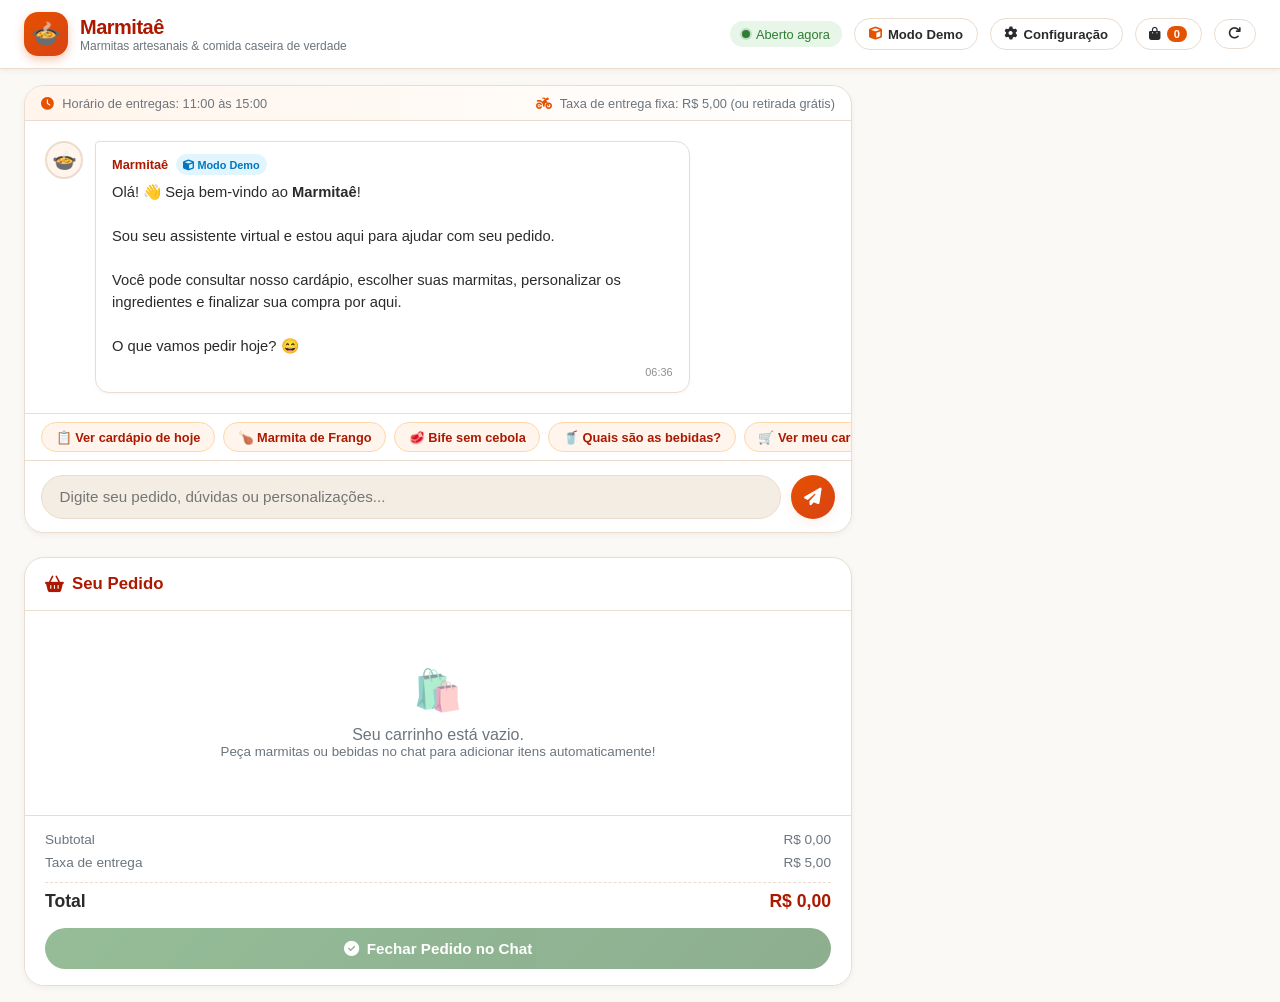
==== index.html @ 359f0540 "feat: implementacao completa do chatbot Marmitae" ====
<!DOCTYPE html>
<html lang="pt-BR">
<head>
  <meta charset="UTF-8">
  <meta name="viewport" content="width=device-width, initial-scale=1.0">
  <title>Marmitaê | Chatbot Inteligente de Marmitas</title>
  
  <!-- Favicon com emoji de marmita -->
  <link rel="icon" href="data:image/svg+xml,<svg xmlns=%22http://www.w3.org/2000/svg%22 viewBox=%220 0 100 100%22><text y=%22.9em%22 font-size=%2290%22>🍲</text></svg>">
  
  <!-- FontAwesome Icons -->
  <link rel="stylesheet" href="https://cdnjs.cloudflare.com/ajax/libs/font-awesome/6.5.1/css/all.min.css">
  
  <!-- Folhas de Estilo -->
  <link rel="stylesheet" href="css/style.css">
  <link rel="stylesheet" href="css/responsive.css">
</head>
<body>

  <!-- CABEÇALHO SUPERIOR -->
  <header class="app-header">
    <div class="header-container">
      <div class="brand">
        <div class="brand-icon">🍲</div>
        <div class="brand-info">
          <h1>Marmitaê</h1>
          <p>Marmitas artesanais & comida caseira de verdade</p>
        </div>
      </div>

      <div class="header-actions">
        <!-- Indicador de Status Aberto / Horário -->
        <div class="status-indicator" title="Seg a Sáb das 11h às 15h">
          <div class="status-dot"></div>
          <span>Aberto agora</span>
        </div>

        <!-- Indicador do Modo de Operação (Demo / Gemini) -->
        <button id="btn-status-modo" class="btn-header" title="Alternar ou configurar modo de IA">
          <i id="icone-modo" class="fa-solid fa-cube text-primary"></i>
          <span id="texto-modo">Modo Demo</span>
        </button>

        <!-- Botão Abrir Modal de Configurações da API -->
        <button id="btn-abrir-config" class="btn-header" title="Configurar Chave da API Gemini">
          <i class="fa-solid fa-gear"></i>
          <span>Configuração</span>
        </button>

        <!-- Botão de Carrinho (Apenas Mobile/Tablet ou atalho) -->
        <button id="btn-toggle-carrinho" class="btn-header" title="Ver Carrinho">
          <i class="fa-solid fa-bag-shopping"></i>
          <span class="cart-toggle-badge" id="badge-qtd-carrinho">0</span>
        </button>

        <!-- Botão Limpar Conversa -->
        <button id="btn-limpar-chat" class="btn-header" title="Reiniciar atendimento">
          <i class="fa-solid fa-arrow-rotate-right"></i>
        </button>
      </div>
    </div>
  </header>

  <!-- LAYOUT PRINCIPAL -->
  <main class="app-main">
    
    <!-- SEÇÃO CENTRAL: CHATBOT CONVERSACIONAL -->
    <section class="chat-section">
      
      <!-- Banner Informativo Superior do Chat -->
      <div class="chat-banner-info">
        <span><i class="fa-solid fa-clock"></i> Horário de entregas: 11:00 às 15:00</span>
        <span><i class="fa-solid fa-motorcycle"></i> Taxa de entrega fixa: R$ 5,00 (ou retirada grátis)</span>
      </div>

      <!-- Container das Mensagens -->
      <div class="messages-container" id="chat-messages">
        <!-- Mensagens inseridas dinamicamente via JavaScript -->
      </div>

      <!-- Indicador de Digitação -->
      <div class="digitando-indicador oculto" id="chat-digitando">
        <div class="pontos-digitando">
          <span></span><span></span><span></span>
        </div>
        <span>Marmitaê está digitando...</span>
      </div>

      <!-- Sugestões Rápidas Clicáveis -->
      <div class="quick-suggestions" id="quick-suggestions">
        <button class="chip-btn" data-msg="Ver cardápio de hoje">📋 Ver cardápio de hoje</button>
        <button class="chip-btn" data-msg="Quero uma marmita de frango grelhado">🍗 Marmita de Frango</button>
        <button class="chip-btn" data-msg="Quero um bife acebolado sem cebola">🥩 Bife sem cebola</button>
        <button class="chip-btn" data-msg="Quais são as bebidas?">🥤 Quais são as bebidas?</button>
        <button class="chip-btn" data-msg="Ver meu carrinho">🛒 Ver meu carrinho</button>
      </div>

      <!-- Formulário de Envio de Mensagem -->
      <div class="chat-input-area">
        <form id="chat-form" class="chat-form" autocomplete="off">
          <input 
            type="text" 
            id="chat-input" 
            class="chat-input" 
            placeholder="Digite seu pedido, dúvidas ou personalizações..." 
            maxlength="400"
            required
          />
          <button type="submit" class="btn-send" id="btn-enviar" title="Enviar mensagem">
            <i class="fa-solid fa-paper-plane"></i>
          </button>
        </form>
      </div>
    </section>

    <!-- BACKDROP MOBILE PARA FECHAR O DRAWER DO CARRINHO -->
    <div class="side-panel-backdrop" id="cart-backdrop"></div>

    <!-- PAINEL LATERAL: CARRINHO DE COMPRAS SINCRONIZADO -->
    <aside class="side-panel" id="side-panel-carrinho">
      <div class="cart-card">
        
        <!-- Cabeçalho do Carrinho -->
        <div class="cart-header">
          <div class="cart-title">
            <i class="fa-solid fa-basket-shopping text-primary"></i>
            <span>Seu Pedido</span>
          </div>
          <button class="btn-close-modal btn-close-cart-mobile" id="btn-fechar-carrinho-mobile" style="display:none;">
            <i class="fa-solid fa-xmark"></i>
          </button>
        </div>

        <!-- Lista de Itens do Carrinho -->
        <div class="cart-items-list" id="cart-items-list">
          <!-- Renderizado via cart.js / app.js -->
        </div>

        <!-- Rodapé do Carrinho com Subtotal, Frete e Botão de Ação -->
        <div class="cart-footer">
          <div class="summary-row">
            <span>Subtotal</span>
            <span id="cart-subtotal">R$ 0,00</span>
          </div>
          <div class="summary-row">
            <span id="cart-label-entrega">Taxa de entrega</span>
            <span id="cart-taxa-entrega">R$ 5,00</span>
          </div>
          <div class="summary-row summary-total">
            <span>Total</span>
            <span class="total-valor" id="cart-total">R$ 0,00</span>
          </div>

          <button id="btn-finalizar-pedido" class="cart-btn-checkout">
            <i class="fa-solid fa-circle-check"></i>
            <span>Fechar Pedido no Chat</span>
          </button>
        </div>

      </div>
    </aside>

  </main>

  <!-- MODAL DE CONFIGURAÇÃO DE CHAVE DE API GEMINI -->
  <div class="modal-overlay oculto" id="modal-config">
    <div class="modal-card">
      <div class="modal-header">
        <h3><i class="fa-solid fa-key text-primary"></i> Configuração da API Gemini</h3>
        <button class="btn-close-modal" id="btn-fechar-modal-config">&times;</button>
      </div>
      
      <div class="modal-body">
        <div class="info-box">
          <i class="fa-solid fa-shield-halved"></i>
          <strong>Privacidade e Segurança:</strong> Como esta aplicação roda exclusivamente no seu navegador (client-side), sua chave é salva apenas na memória temporária da sessão (<code>sessionStorage</code>) e nunca é enviada a nenhum servidor além da API oficial do Google Gemini.
        </div>

        <div class="form-group">
          <label for="input-api-key">Chave de API do Google Gemini (AI Studio):</label>
          <input 
            type="password" 
            id="input-api-key" 
            class="input-text" 
            placeholder="AIzaSy..." 
          />
          <small class="text-muted">Obtenha gratuitamente em <a href="https://aistudio.google.com/" target="_blank" rel="noopener">Google AI Studio</a>.</small>
        </div>

        <div class="form-group">
          <label>Modo de Operação Selecionado:</label>
          <div style="display:flex; gap: 1rem; align-items:center; margin-top:0.25rem;">
            <label style="cursor:pointer; display:flex; align-items:center; gap:0.4rem;">
              <input type="radio" name="modo_operacao" value="demo" id="radio-demo" checked>
              Modo Demonstração (Sem chave)
            </label>
            <label style="cursor:pointer; display:flex; align-items:center; gap:0.4rem;">
              <input type="radio" name="modo_operacao" value="llm" id="radio-llm">
              Modo IA Gemini (Com chave)
            </label>
          </div>
        </div>
      </div>

      <div class="modal-footer">
        <button type="button" class="btn-danger" id="btn-limpar-chave">Limpar Chave</button>
        <button type="button" class="btn-secondary" id="btn-cancelar-modal">Cancelar</button>
        <button type="button" class="btn-primary" id="btn-salvar-chave">Salvar Configuração</button>
      </div>
    </div>
  </div>

  <!-- SCRIPT PRINCIPAL ES6 MODULE -->
  <script type="module" src="js/app.js"></script>
</body>
</html>
---- css/style.css ----
:root {
  --primary: #e65100;
  --primary-light: #ff833a;
  --primary-dark: #ac1900;
  --primary-bg: #fff5ec;
  
  --secondary: #d84315;
  --accent: #2e7d32;
  
  --bg-main: #fbf9f6;
  --bg-surface: #ffffff;
  --bg-subtle: #f4ede4;
  
  --text-main: #2b2b2b;
  --text-muted: #6c757d;
  --text-light: #8e8e8e;
  
  --border-color: #ebdcd0;
  --border-focus: #e65100;
  
  --shadow-sm: 0 2px 6px rgba(0, 0, 0, 0.05);
  --shadow-md: 0 4px 14px rgba(230, 81, 0, 0.08);
  --shadow-lg: 0 10px 30px rgba(0, 0, 0, 0.1);

  --radius-sm: 8px;
  --radius-md: 14px;
  --radius-lg: 20px;
  --radius-pill: 9999px;
  
  --font-family: -apple-system, BlinkMacSystemFont, "Segoe UI", Roboto, Helvetica, Arial, sans-serif;
  --transition: all 0.2s ease-in-out;
}

* {
  margin: 0;
  padding: 0;
  box-sizing: border-box;
}

body {
  font-family: var(--font-family);
  background-color: var(--bg-main);
  color: var(--text-main);
  min-height: 100vh;
  display: flex;
  flex-direction: column;
  overflow-x: hidden;
}

/* ==================== CABEÇALHO ==================== */
.app-header {
  background: var(--bg-surface);
  border-bottom: 1px solid var(--border-color);
  padding: 0.75rem 1.5rem;
  box-shadow: var(--shadow-sm);
  position: sticky;
  top: 0;
  z-index: 100;
}

.header-container {
  max-width: 1400px;
  margin: 0 auto;
  display: flex;
  align-items: center;
  justify-content: space-between;
}

.brand {
  display: flex;
  align-items: center;
  gap: 0.75rem;
}

.brand-icon {
  width: 44px;
  height: 44px;
  background: linear-gradient(135deg, var(--primary), var(--secondary));
  color: #fff;
  border-radius: var(--radius-md);
  display: flex;
  align-items: center;
  justify-content: center;
  font-size: 1.5rem;
  box-shadow: 0 4px 10px rgba(230, 81, 0, 0.3);
}

.brand-info h1 {
  font-size: 1.25rem;
  font-weight: 800;
  color: var(--primary-dark);
  letter-spacing: -0.5px;
}

.brand-info p {
  font-size: 0.75rem;
  color: var(--text-muted);
}

.header-actions {
  display: flex;
  align-items: center;
  gap: 0.75rem;
}

.status-indicator {
  display: flex;
  align-items: center;
  gap: 0.4rem;
  font-size: 0.8rem;
  font-weight: 500;
  padding: 0.35rem 0.75rem;
  border-radius: var(--radius-pill);
  background: #e8f5e9;
  color: #2e7d32;
}

.status-dot {
  width: 8px;
  height: 8px;
  border-radius: 50%;
  background: #2e7d32;
  box-shadow: 0 0 0 2px rgba(46, 125, 50, 0.2);
}

.btn-header {
  background: var(--bg-surface);
  border: 1px solid var(--border-color);
  padding: 0.45rem 0.85rem;
  border-radius: var(--radius-pill);
  font-size: 0.82rem;
  font-weight: 600;
  color: var(--text-main);
  cursor: pointer;
  display: flex;
  align-items: center;
  gap: 0.4rem;
  transition: var(--transition);
}

.btn-header:hover {
  background: var(--bg-subtle);
  border-color: var(--primary-light);
}

.cart-toggle-badge {
  background: var(--primary);
  color: #fff;
  font-size: 0.7rem;
  padding: 0.1rem 0.45rem;
  border-radius: var(--radius-pill);
}

/* ==================== LAYOUT PRINCIPAL ==================== */
.app-main {
  flex: 1;
  max-width: 1400px;
  width: 100%;
  margin: 0 auto;
  padding: 1rem 1.5rem;
  display: grid;
  grid-template-columns: 1fr 380px;
  gap: 1.5rem;
  height: calc(100vh - 70px);
}

/* ==================== ÁREA DO CHAT ==================== */
.chat-section {
  background: var(--bg-surface);
  border-radius: var(--radius-lg);
  border: 1px solid var(--border-color);
  display: flex;
  flex-direction: column;
  overflow: hidden;
  box-shadow: var(--shadow-sm);
}

.chat-banner-info {
  background: linear-gradient(to right, var(--primary-bg), #fff);
  padding: 0.6rem 1rem;
  border-bottom: 1px solid var(--border-color);
  display: flex;
  justify-content: space-between;
  align-items: center;
  font-size: 0.8rem;
  color: var(--text-muted);
}

.chat-banner-info span i {
  color: var(--primary);
  margin-right: 0.3rem;
}

.messages-container {
  flex: 1;
  overflow-y: auto;
  padding: 1.25rem;
  display: flex;
  flex-direction: column;
  gap: 1rem;
  scroll-behavior: smooth;
}

/* Balões de Mensagens */
.mensagem {
  display: flex;
  gap: 0.75rem;
  max-width: 82%;
  animation: fadeIn 0.25s ease-out;
}

@keyframes fadeIn {
  from { opacity: 0; transform: translateY(6px); }
  to { opacity: 1; transform: translateY(0); }
}

.mensagem-usuario {
  align-self: flex-end;
  flex-direction: row-reverse;
}

.mensagem-bot {
  align-self: flex-start;
}

.mensagem-avatar .avatar-circulo {
  width: 38px;
  height: 38px;
  border-radius: 50%;
  background: var(--primary-bg);
  border: 2px solid var(--border-color);
  display: flex;
  align-items: center;
  justify-content: center;
  font-size: 1.25rem;
}

.mensagem-conteudo {
  background: var(--bg-subtle);
  padding: 0.75rem 1rem;
  border-radius: var(--radius-md);
  position: relative;
  font-size: 0.92rem;
  line-height: 1.5;
  box-shadow: 0 1px 3px rgba(0, 0, 0, 0.04);
}

.mensagem-bot .mensagem-conteudo {
  background: #ffffff;
  border: 1px solid var(--border-color);
  border-top-left-radius: 4px;
}

.mensagem-usuario .mensagem-conteudo {
  background: linear-gradient(135deg, var(--primary), var(--secondary));
  color: #ffffff;
  border-top-right-radius: 4px;
}

.mensagem-cabecalho {
  display: flex;
  align-items: center;
  gap: 0.5rem;
  margin-bottom: 0.35rem;
}

.mensagem-autor {
  font-weight: 700;
  font-size: 0.8rem;
  color: var(--primary-dark);
}

.badge-modo {
  font-size: 0.68rem;
  padding: 0.15rem 0.45rem;
  border-radius: var(--radius-pill);
  font-weight: 600;
}

.badge-ia {
  background: #ede7f6;
  color: #5e35b1;
}

.badge-demo {
  background: #e1f5fe;
  color: #0277bd;
}

.badge-guardrail {
  background: #ffebee;
  color: #c62828;
}

.mensagem-hora {
  display: block;
  font-size: 0.68rem;
  color: var(--text-light);
  margin-top: 0.4rem;
  text-align: right;
}

.mensagem-usuario .mensagem-hora {
  color: rgba(255, 255, 255, 0.8);
}

/* Indicador de Digitando */
.digitando-indicador {
  display: flex;
  align-items: center;
  gap: 0.4rem;
  padding: 0.5rem 1rem;
  margin: 0 1.25rem;
  background: #fff;
  border: 1px solid var(--border-color);
  border-radius: var(--radius-pill);
  width: fit-content;
  font-size: 0.8rem;
  color: var(--text-muted);
}

.digitando-indicador.oculto {
  display: none;
}

.pontos-digitando {
  display: flex;
  gap: 3px;
}

.pontos-digitando span {
  width: 6px;
  height: 6px;
  background: var(--primary);
  border-radius: 50%;
  animation: pulo 1.2s infinite ease-in-out;
}

.pontos-digitando span:nth-child(2) { animation-delay: 0.2s; }
.pontos-digitando span:nth-child(3) { animation-delay: 0.4s; }

@keyframes pulo {
  0%, 80%, 100% { transform: translateY(0); }
  40% { transform: translateY(-5px); }
}

/* Sugestões Rápidas */
.quick-suggestions {
  padding: 0.5rem 1rem;
  display: flex;
  gap: 0.5rem;
  overflow-x: auto;
  border-top: 1px solid var(--border-color);
  background: var(--bg-surface);
}

.chip-btn {
  white-space: nowrap;
  background: var(--primary-bg);
  color: var(--primary-dark);
  border: 1px solid #fed7aa;
  padding: 0.4rem 0.85rem;
  border-radius: var(--radius-pill);
  font-size: 0.8rem;
  font-weight: 600;
  cursor: pointer;
  transition: var(--transition);
}

.chip-btn:hover {
  background: var(--primary);
  color: #fff;
  border-color: var(--primary);
}

/* Formulário de Input */
.chat-input-area {
  padding: 0.85rem 1rem;
  background: var(--bg-surface);
  border-top: 1px solid var(--border-color);
}

.chat-form {
  display: flex;
  gap: 0.6rem;
}

.chat-input {
  flex: 1;
  padding: 0.75rem 1.1rem;
  border: 1px solid var(--border-color);
  border-radius: var(--radius-pill);
  font-size: 0.95rem;
  outline: none;
  transition: var(--transition);
  background: var(--bg-subtle);
}

.chat-input:focus {
  background: #ffffff;
  border-color: var(--border-focus);
  box-shadow: 0 0 0 3px rgba(230, 81, 0, 0.12);
}

.btn-send {
  background: linear-gradient(135deg, var(--primary), var(--secondary));
  color: #ffffff;
  border: none;
  width: 44px;
  height: 44px;
  border-radius: 50%;
  cursor: pointer;
  display: flex;
  align-items: center;
  justify-content: center;
  font-size: 1.1rem;
  transition: var(--transition);
  box-shadow: var(--shadow-md);
}

.btn-send:hover {
  transform: scale(1.05);
  box-shadow: 0 6px 16px rgba(230, 81, 0, 0.25);
}

/* ==================== PAINEL LATERAL (CARRINHO) ==================== */
.side-panel {
  display: flex;
  flex-direction: column;
  gap: 1rem;
}

.cart-card {
  background: var(--bg-surface);
  border-radius: var(--radius-lg);
  border: 1px solid var(--border-color);
  box-shadow: var(--shadow-sm);
  display: flex;
  flex-direction: column;
  height: 100%;
  overflow: hidden;
}

.cart-header {
  padding: 1rem 1.25rem;
  border-bottom: 1px solid var(--border-color);
  display: flex;
  align-items: center;
  justify-content: space-between;
}

.cart-title {
  display: flex;
  align-items: center;
  gap: 0.5rem;
  font-size: 1.05rem;
  font-weight: 700;
  color: var(--primary-dark);
}

.cart-items-list {
  flex: 1;
  overflow-y: auto;
  padding: 1rem;
  display: flex;
  flex-direction: column;
  gap: 0.75rem;
}

.cart-empty {
  display: flex;
  flex-direction: column;
  align-items: center;
  justify-content: center;
  padding: 2.5rem 1rem;
  text-align: center;
  color: var(--text-muted);
}

.cart-empty-icon {
  font-size: 2.5rem;
  margin-bottom: 0.75rem;
  opacity: 0.5;
}

/* Item individual no carrinho */
.cart-item {
  background: var(--bg-main);
  border: 1px solid var(--border-color);
  border-radius: var(--radius-md);
  padding: 0.75rem;
  display: flex;
  flex-direction: column;
  gap: 0.4rem;
  transition: var(--transition);
}

.cart-item:hover {
  border-color: #ffd8b8;
}

.cart-item-top {
  display: flex;
  justify-content: space-between;
  align-items: flex-start;
}

.cart-item-name {
  font-weight: 700;
  font-size: 0.9rem;
  color: var(--text-main);
}

.cart-item-price {
  font-weight: 700;
  font-size: 0.9rem;
  color: var(--primary);
}

.cart-item-customizations {
  font-size: 0.78rem;
  color: var(--text-muted);
  background: #fff;
  padding: 0.3rem 0.5rem;
  border-radius: 6px;
  border-left: 3px solid var(--primary);
}

.cart-item-bottom {
  display: flex;
  align-items: center;
  justify-content: space-between;
  margin-top: 0.2rem;
}

.cart-qty-control {
  display: flex;
  align-items: center;
  gap: 0.4rem;
}

.btn-qty {
  width: 24px;
  height: 24px;
  border: 1px solid var(--border-color);
  background: #ffffff;
  border-radius: 4px;
  cursor: pointer;
  display: flex;
  align-items: center;
  justify-content: center;
  font-size: 0.75rem;
}

.btn-qty:hover {
  background: var(--primary-bg);
  border-color: var(--primary);
}

.qty-number {
  font-size: 0.85rem;
  font-weight: 600;
  min-width: 18px;
  text-align: center;
}

.btn-remove-item {
  background: none;
  border: none;
  color: #e53935;
  cursor: pointer;
  font-size: 0.8rem;
  padding: 0.2rem;
  border-radius: 4px;
}

.btn-remove-item:hover {
  text-decoration: underline;
}

/* Rodapé do Carrinho com Totais */
.cart-footer {
  padding: 1rem 1.25rem;
  border-top: 1px solid var(--border-color);
  background: #ffffff;
  display: flex;
  flex-direction: column;
  gap: 0.5rem;
}

.summary-row {
  display: flex;
  justify-content: space-between;
  font-size: 0.85rem;
  color: var(--text-muted);
}

.summary-total {
  font-size: 1.1rem;
  font-weight: 800;
  color: var(--text-main);
  border-top: 1px dashed var(--border-color);
  padding-top: 0.5rem;
  margin-top: 0.25rem;
}

.summary-total .total-valor {
  color: var(--primary-dark);
}

.cart-btn-checkout {
  margin-top: 0.5rem;
  background: linear-gradient(135deg, #2e7d32, #1b5e20);
  color: #fff;
  border: none;
  padding: 0.75rem;
  border-radius: var(--radius-pill);
  font-weight: 700;
  font-size: 0.95rem;
  cursor: pointer;
  display: flex;
  align-items: center;
  justify-content: center;
  gap: 0.5rem;
  transition: var(--transition);
}

.cart-btn-checkout:hover {
  background: #1b5e20;
  box-shadow: 0 4px 12px rgba(46, 125, 50, 0.25);
}

/* ==================== MODAL DE CONFIGURAÇÃO ==================== */
.modal-overlay {
  position: fixed;
  top: 0;
  left: 0;
  right: 0;
  bottom: 0;
  background: rgba(0, 0, 0, 0.5);
  display: flex;
  align-items: center;
  justify-content: center;
  z-index: 1000;
  padding: 1rem;
  backdrop-filter: blur(3px);
}

.modal-overlay.oculto {
  display: none;
}

.modal-card {
  background: #ffffff;
  border-radius: var(--radius-lg);
  max-width: 520px;
  width: 100%;
  box-shadow: var(--shadow-lg);
  overflow: hidden;
  animation: scaleUp 0.2s ease-out;
}

@keyframes scaleUp {
  from { transform: scale(0.95); opacity: 0; }
  to { transform: scale(1); opacity: 1; }
}

.modal-header {
  padding: 1.25rem 1.5rem;
  border-bottom: 1px solid var(--border-color);
  display: flex;
  align-items: center;
  justify-content: space-between;
}

.modal-header h3 {
  font-size: 1.15rem;
  color: var(--text-main);
  display: flex;
  align-items: center;
  gap: 0.5rem;
}

.btn-close-modal {
  background: none;
  border: none;
  font-size: 1.25rem;
  cursor: pointer;
  color: var(--text-muted);
}

.modal-body {
  padding: 1.5rem;
  display: flex;
  flex-direction: column;
  gap: 1.2rem;
  font-size: 0.9rem;
  line-height: 1.5;
}

.info-box {
  background: #e8f4fd;
  border-left: 4px solid #0288d1;
  padding: 0.75rem 1rem;
  border-radius: 4px;
  font-size: 0.85rem;
  color: #01579b;
}

.form-group {
  display: flex;
  flex-direction: column;
  gap: 0.4rem;
}

.form-group label {
  font-weight: 600;
  font-size: 0.85rem;
}

.input-text {
  padding: 0.65rem 0.85rem;
  border: 1px solid var(--border-color);
  border-radius: var(--radius-sm);
  font-size: 0.9rem;
  outline: none;
}

.input-text:focus {
  border-color: var(--primary);
}

.modal-footer {
  padding: 1rem 1.5rem;
  border-top: 1px solid var(--border-color);
  background: var(--bg-main);
  display: flex;
  justify-content: flex-end;
  gap: 0.75rem;
}

.btn-primary {
  background: var(--primary);
  color: #fff;
  border: none;
  padding: 0.55rem 1.2rem;
  border-radius: var(--radius-pill);
  font-weight: 600;
  cursor: pointer;
}

.btn-secondary {
  background: #fff;
  border: 1px solid var(--border-color);
  padding: 0.55rem 1.2rem;
  border-radius: var(--radius-pill);
  font-weight: 600;
  cursor: pointer;
}

.btn-danger {
  background: #ffebee;
  color: #c62828;
  border: 1px solid #ffcdd2;
  padding: 0.55rem 1.2rem;
  border-radius: var(--radius-pill);
  font-weight: 600;
  cursor: pointer;
}
---- css/responsive.css ----
/* Marmitaê - Responsividade para Mobile e Tablets */

@media (max-width: 992px) {
  .app-main {
    grid-template-columns: 1fr;
    height: auto;
    padding: 0.75rem;
    gap: 1rem;
  }

  .chat-section {
    height: calc(100vh - 130px);
  }

  /* Painel lateral vira Drawer / Modal deslizante no Mobile */
  .side-panel {
    position: fixed;
    top: 0;
    right: -100%;
    bottom: 0;
    width: 320px;
    max-width: 85vw;
    background: #ffffff;
    z-index: 1050;
    box-shadow: -5px 0 25px rgba(0, 0, 0, 0.2);
    transition: right 0.3s cubic-bezier(0.4, 0, 0.2, 1);
  }

  .side-panel.aberto {
    right: 0;
  }

  .side-panel-backdrop {
    position: fixed;
    top: 0;
    left: 0;
    right: 0;
    bottom: 0;
    background: rgba(0, 0, 0, 0.4);
    z-index: 1040;
    display: none;
  }

  .side-panel-backdrop.visivel {
    display: block;
  }

  .btn-close-cart-mobile {
    display: block !important;
  }
}

@media (min-width: 993px) {
  .btn-close-cart-mobile {
    display: none !important;
  }
}

@media (max-width: 576px) {
  .app-header {
    padding: 0.6rem 0.75rem;
  }

  .brand-icon {
    width: 36px;
    height: 36px;
    font-size: 1.25rem;
  }

  .brand-info h1 {
    font-size: 1.1rem;
  }

  .brand-info p {
    display: none;
  }

  .status-indicator span {
    display: none;
  }

  .btn-header span {
    display: none;
  }

  .btn-header {
    padding: 0.45rem 0.6rem;
  }

  .mensagem {
    max-width: 92%;
  }

  .quick-suggestions {
    padding: 0.4rem 0.6rem;
  }

  .chip-btn {
    font-size: 0.75rem;
    padding: 0.35rem 0.65rem;
  }

  .chat-input-area {
    padding: 0.6rem;
  }

  .chat-input {
    font-size: 0.88rem;
    padding: 0.65rem 0.9rem;
  }
}
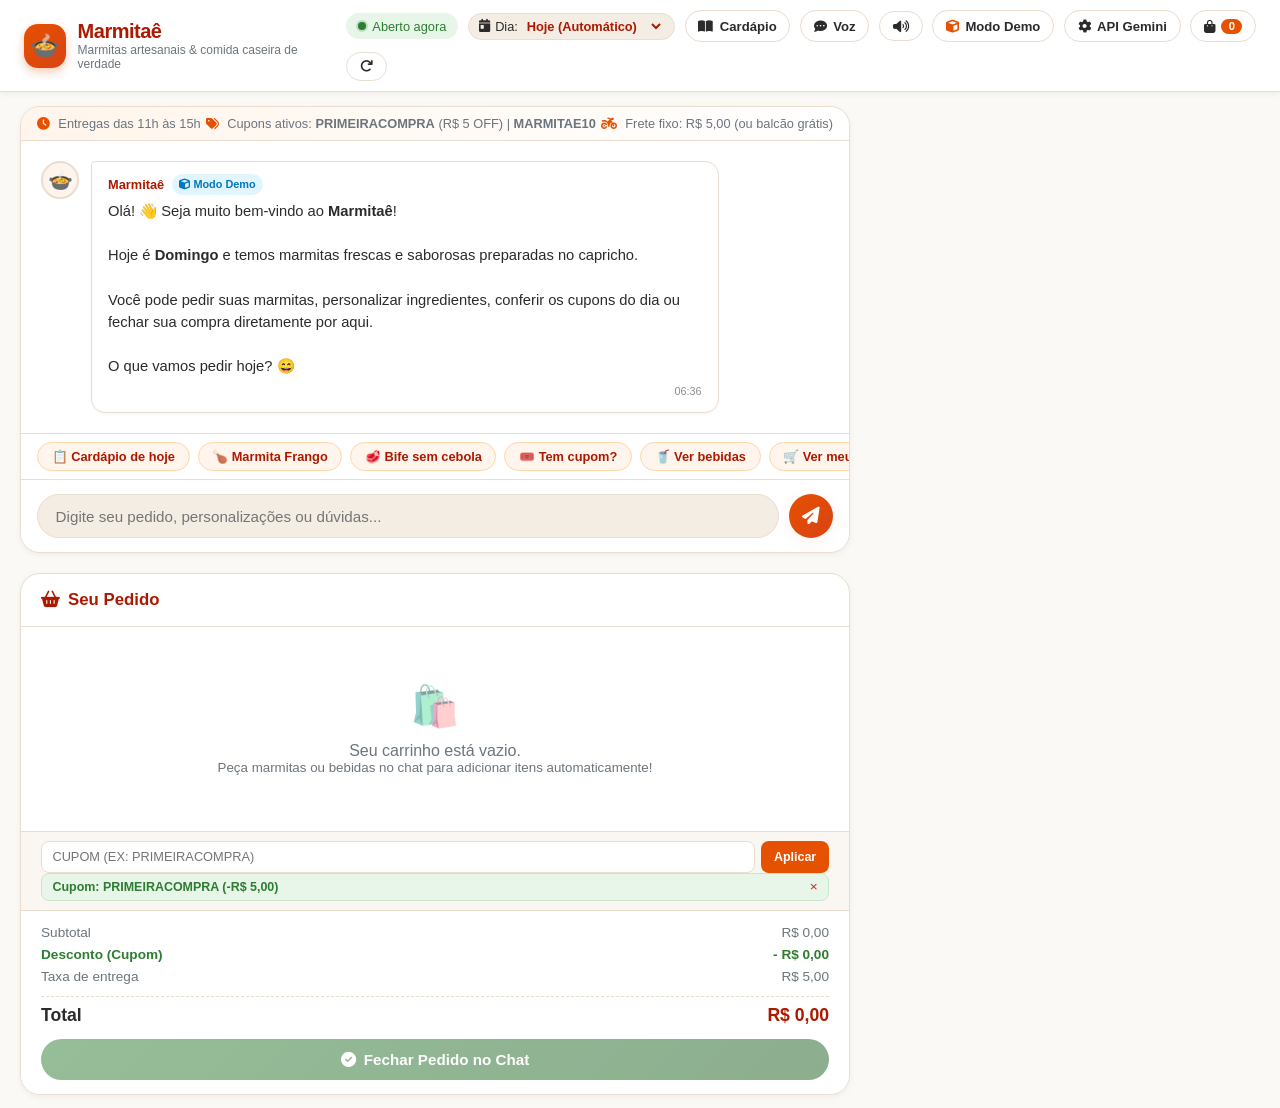
==== commit b2fd60ec: "feat: guardrails avancados contra fuga de escopo, cupons, simulador de dia, voz e tracker de pedido" ====
--- a/index.html
+++ b/index.html
@@ -35,6 +35,39 @@
           <span>Aberto agora</span>
         </div>
 
+        <!-- Simulador de Dia da Semana (Útil para testes e auditoria de disponibilidade) -->
+        <div class="dia-simulador-container" title="Simular dia da semana para testar cardápio diário">
+          <i class="fa-solid fa-calendar-day text-primary"></i>
+          <label for="select-dia-simulado">Dia:</label>
+          <select id="select-dia-simulado" class="dia-simulador-select">
+            <option value="auto">Hoje (Automático)</option>
+            <option value="segunda">Segunda-feira</option>
+            <option value="terca">Terça-feira</option>
+            <option value="quarta">Quarta-feira</option>
+            <option value="quinta">Quinta-feira</option>
+            <option value="sexta">Sexta-feira</option>
+            <option value="sabado">Sábado</option>
+            <option value="domingo">Domingo (Fechado)</option>
+          </select>
+        </div>
+
+        <!-- Botão Catálogo Completo do Cardápio -->
+        <button id="btn-ver-cardapio-modal" class="btn-header" title="Ver cardápio completo ilustrado">
+          <i class="fa-solid fa-book-open"></i>
+          <span>Cardápio</span>
+        </button>
+
+        <!-- Botão Leitura em Voz Alta (Text-to-Speech) -->
+        <button id="btn-toggle-voz" class="btn-header" title="Ativar/Desativar leitura de voz (Text-to-Speech)">
+          <i id="icone-voz" class="fa-solid fa-comment-dots"></i>
+          <span>Voz</span>
+        </button>
+
+        <!-- Botão de Efeitos Sonoros On/Off -->
+        <button id="btn-toggle-som" class="btn-header" title="Alternar efeitos sonoros">
+          <i id="icone-som" class="fa-solid fa-volume-high"></i>
+        </button>
+
         <!-- Indicador do Modo de Operação (Demo / Gemini) -->
         <button id="btn-status-modo" class="btn-header" title="Alternar ou configurar modo de IA">
           <i id="icone-modo" class="fa-solid fa-cube text-primary"></i>
@@ -44,10 +77,10 @@
         <!-- Botão Abrir Modal de Configurações da API -->
         <button id="btn-abrir-config" class="btn-header" title="Configurar Chave da API Gemini">
           <i class="fa-solid fa-gear"></i>
-          <span>Configuração</span>
-        </button>
-
-        <!-- Botão de Carrinho (Apenas Mobile/Tablet ou atalho) -->
+          <span>API Gemini</span>
+        </button>
+
+        <!-- Botão de Carrinho (Mobile/Tablet ou atalho rápido) -->
         <button id="btn-toggle-carrinho" class="btn-header" title="Ver Carrinho">
           <i class="fa-solid fa-bag-shopping"></i>
           <span class="cart-toggle-badge" id="badge-qtd-carrinho">0</span>
@@ -69,8 +102,9 @@
       
       <!-- Banner Informativo Superior do Chat -->
       <div class="chat-banner-info">
-        <span><i class="fa-solid fa-clock"></i> Horário de entregas: 11:00 às 15:00</span>
-        <span><i class="fa-solid fa-motorcycle"></i> Taxa de entrega fixa: R$ 5,00 (ou retirada grátis)</span>
+        <span><i class="fa-solid fa-clock"></i> Entregas das 11h às 15h</span>
+        <span><i class="fa-solid fa-tags"></i> Cupons ativos: <strong>PRIMEIRACOMPRA</strong> (R$ 5 OFF) | <strong>MARMITAE10</strong></span>
+        <span><i class="fa-solid fa-motorcycle"></i> Frete fixo: R$ 5,00 (ou balcão grátis)</span>
       </div>
 
       <!-- Container das Mensagens -->
@@ -88,10 +122,11 @@
 
       <!-- Sugestões Rápidas Clicáveis -->
       <div class="quick-suggestions" id="quick-suggestions">
-        <button class="chip-btn" data-msg="Ver cardápio de hoje">📋 Ver cardápio de hoje</button>
-        <button class="chip-btn" data-msg="Quero uma marmita de frango grelhado">🍗 Marmita de Frango</button>
+        <button class="chip-btn" data-msg="Ver cardápio de hoje">📋 Cardápio de hoje</button>
+        <button class="chip-btn" data-msg="Quero uma marmita de frango grelhado">🍗 Marmita Frango</button>
         <button class="chip-btn" data-msg="Quero um bife acebolado sem cebola">🥩 Bife sem cebola</button>
-        <button class="chip-btn" data-msg="Quais são as bebidas?">🥤 Quais são as bebidas?</button>
+        <button class="chip-btn" data-msg="Tem algum cupom de desconto?">🎟️ Tem cupom?</button>
+        <button class="chip-btn" data-msg="Quais são as bebidas?">🥤 Ver bebidas</button>
         <button class="chip-btn" data-msg="Ver meu carrinho">🛒 Ver meu carrinho</button>
       </div>
 
@@ -102,7 +137,7 @@
             type="text" 
             id="chat-input" 
             class="chat-input" 
-            placeholder="Digite seu pedido, dúvidas ou personalizações..." 
+            placeholder="Digite seu pedido, personalizações ou dúvidas..." 
             maxlength="400"
             required
           />
@@ -136,11 +171,27 @@
           <!-- Renderizado via cart.js / app.js -->
         </div>
 
-        <!-- Rodapé do Carrinho com Subtotal, Frete e Botão de Ação -->
+        <!-- Área de Inserção de Cupom -->
+        <div class="cart-coupon-area" id="cart-coupon-area">
+          <div id="coupon-input-group" class="coupon-form">
+            <input type="text" id="input-cupom" class="input-coupon" placeholder="CUPOM (Ex: PRIMEIRACOMPRA)" maxlength="20" />
+            <button type="button" id="btn-aplicar-cupom" class="btn-apply-coupon">Aplicar</button>
+          </div>
+          <div id="coupon-applied-group" class="applied-coupon-badge oculto">
+            <span id="coupon-applied-text">Cupom: PRIMEIRACOMPRA (-R$ 5,00)</span>
+            <button type="button" id="btn-remover-cupom" class="btn-remove-coupon" title="Remover cupom">&times;</button>
+          </div>
+        </div>
+
+        <!-- Rodapé do Carrinho com Subtotal, Descontos, Frete e Botão de Ação -->
         <div class="cart-footer">
           <div class="summary-row">
             <span>Subtotal</span>
             <span id="cart-subtotal">R$ 0,00</span>
+          </div>
+          <div class="summary-row summary-discount oculto" id="cart-row-desconto">
+            <span>Desconto (Cupom)</span>
+            <span id="cart-desconto">- R$ 0,00</span>
           </div>
           <div class="summary-row">
             <span id="cart-label-entrega">Taxa de entrega</span>
@@ -173,7 +224,7 @@
       <div class="modal-body">
         <div class="info-box">
           <i class="fa-solid fa-shield-halved"></i>
-          <strong>Privacidade e Segurança:</strong> Como esta aplicação roda exclusivamente no seu navegador (client-side), sua chave é salva apenas na memória temporária da sessão (<code>sessionStorage</code>) e nunca é enviada a nenhum servidor além da API oficial do Google Gemini.
+          <strong>Privacidade e Segurança Client-Side:</strong> Esta aplicação roda 100% no seu navegador. Sua chave é gravada estritamente na memória temporária da sessão (<code>sessionStorage</code>) e é utilizada apenas em chamadas diretas à API do Google Gemini.
         </div>
 
         <div class="form-group">
@@ -184,7 +235,7 @@
             class="input-text" 
             placeholder="AIzaSy..." 
           />
-          <small class="text-muted">Obtenha gratuitamente em <a href="https://aistudio.google.com/" target="_blank" rel="noopener">Google AI Studio</a>.</small>
+          <small class="text-muted">Obtenha sua chave gratuitamente em <a href="https://aistudio.google.com/" target="_blank" rel="noopener">Google AI Studio</a>.</small>
         </div>
 
         <div class="form-group">
@@ -200,15 +251,105 @@
             </label>
           </div>
         </div>
+
+        <div id="status-teste-conexao" style="font-size: 0.85rem; font-weight: 600; padding: 0.4rem 0;"></div>
       </div>
 
       <div class="modal-footer">
+        <button type="button" class="btn-info" id="btn-testar-conexao">Testar Conexão</button>
         <button type="button" class="btn-danger" id="btn-limpar-chave">Limpar Chave</button>
         <button type="button" class="btn-secondary" id="btn-cancelar-modal">Cancelar</button>
         <button type="button" class="btn-primary" id="btn-salvar-chave">Salvar Configuração</button>
       </div>
     </div>
   </div>
+
+  <!-- MODAL CARDÁPIO COMPLETO INTERATIVO -->
+  <div class="modal-overlay oculto" id="modal-cardapio">
+    <div class="modal-card modal-cardapio-card">
+      <div class="modal-header">
+        <h3><i class="fa-solid fa-utensils text-primary"></i> Cardápio Oficial Marmitaê</h3>
+        <button class="btn-close-modal" id="btn-fechar-modal-cardapio">&times;</button>
+      </div>
+
+      <div class="modal-body">
+        <div class="menu-filter-bar">
+          <div class="menu-tabs">
+            <button class="menu-tab-btn ativo" data-categoria="todos">Todos</button>
+            <button class="menu-tab-btn" data-categoria="marmitas">Marmitas</button>
+            <button class="menu-tab-btn" data-categoria="bebidas">Bebidas</button>
+            <button class="menu-tab-btn" data-categoria="sobremesas">Sobremesas</button>
+          </div>
+          <div class="menu-search-box">
+            <input type="text" id="input-busca-cardapio" class="input-text" placeholder="Buscar prato ou ingrediente..." />
+          </div>
+        </div>
+
+        <div class="menu-items-grid" id="modal-menu-grid">
+          <!-- Renderizado via app.js -->
+        </div>
+      </div>
+
+      <div class="modal-footer">
+        <button type="button" class="btn-secondary" id="btn-fechar-modal-cardapio-rodape">Fechar</button>
+      </div>
+    </div>
+  </div>
+
+  <!-- MODAL RASTREADOR DE PEDIDO EM TEMPO REAL -->
+  <div class="modal-overlay oculto" id="modal-tracker">
+    <div class="modal-card">
+      <div class="modal-header">
+        <h3><i class="fa-solid fa-route text-primary"></i> Acompanhamento do Pedido</h3>
+        <button class="btn-close-modal" id="btn-fechar-modal-tracker">&times;</button>
+      </div>
+
+      <div class="modal-body">
+        <div style="text-align: center; margin-bottom: 0.5rem;">
+          <h4 id="tracker-numero-pedido" style="font-size: 1.25rem; color: var(--primary-dark);">#MAR-1234</h4>
+          <p id="tracker-cliente-info" style="font-size: 0.85rem; color: var(--text-muted);">Cliente: Maria Silva</p>
+        </div>
+
+        <div class="tracker-stepper">
+          <div class="tracker-progress-bar" id="tracker-progress-line" style="width: 25%;"></div>
+          
+          <div class="tracker-step concluido" id="step-1">
+            <div class="tracker-step-icon"><i class="fa-solid fa-receipt"></i></div>
+            <span class="tracker-step-label">Recebido</span>
+          </div>
+          
+          <div class="tracker-step ativo" id="step-2">
+            <div class="tracker-step-icon"><i class="fa-solid fa-fire-burner"></i></div>
+            <span class="tracker-step-label">Na Cozinha</span>
+          </div>
+          
+          <div class="tracker-step" id="step-3">
+            <div class="tracker-step-icon"><i class="fa-solid fa-motorcycle"></i></div>
+            <span class="tracker-step-label">A Caminho</span>
+          </div>
+          
+          <div class="tracker-step" id="step-4">
+            <div class="tracker-step-icon"><i class="fa-solid fa-circle-check"></i></div>
+            <span class="tracker-step-label">Entregue</span>
+          </div>
+        </div>
+
+        <div class="info-box" id="tracker-status-mensagem">
+          👨‍🍳 <strong>Seu pedido está sendo preparado com muito carinho!</strong> Os acompanhamentos e marmitas estão fresquinhos na chapa.
+        </div>
+      </div>
+
+      <div class="modal-footer">
+        <button type="button" class="btn-info" id="btn-avancar-etapa-tracker" title="Avançar etapa para demonstração acadêmica">
+          <i class="fa-solid fa-forward-step"></i> Simular Avanço de Etapa
+        </button>
+        <button type="button" class="btn-secondary" id="btn-fechar-modal-tracker-rodape">Fechar</button>
+      </div>
+    </div>
+  </div>
+
+  <!-- CONTAINER DE TOASTS FLUTUANTES -->
+  <div class="toast-container" id="toast-container"></div>
 
   <!-- SCRIPT PRINCIPAL ES6 MODULE -->
   <script type="module" src="js/app.js"></script>
--- a/css/style.css
+++ b/css/style.css
@@ -51,7 +51,7 @@
 .app-header {
   background: var(--bg-surface);
   border-bottom: 1px solid var(--border-color);
-  padding: 0.75rem 1.5rem;
+  padding: 0.65rem 1.5rem;
   box-shadow: var(--shadow-sm);
   position: sticky;
   top: 0;
@@ -59,11 +59,12 @@
 }
 
 .header-container {
-  max-width: 1400px;
+  max-width: 1440px;
   margin: 0 auto;
   display: flex;
   align-items: center;
   justify-content: space-between;
+  gap: 1rem;
 }
 
 .brand {
@@ -100,7 +101,8 @@
 .header-actions {
   display: flex;
   align-items: center;
-  gap: 0.75rem;
+  gap: 0.6rem;
+  flex-wrap: wrap;
 }
 
 .status-indicator {
@@ -123,10 +125,31 @@
   box-shadow: 0 0 0 2px rgba(46, 125, 50, 0.2);
 }
 
+.dia-simulador-container {
+  display: flex;
+  align-items: center;
+  gap: 0.3rem;
+  background: var(--bg-subtle);
+  padding: 0.25rem 0.65rem;
+  border-radius: var(--radius-pill);
+  border: 1px solid var(--border-color);
+  font-size: 0.8rem;
+}
+
+.dia-simulador-select {
+  border: none;
+  background: transparent;
+  font-size: 0.8rem;
+  font-weight: 600;
+  color: var(--primary-dark);
+  cursor: pointer;
+  outline: none;
+}
+
 .btn-header {
   background: var(--bg-surface);
   border: 1px solid var(--border-color);
-  padding: 0.45rem 0.85rem;
+  padding: 0.45rem 0.8rem;
   border-radius: var(--radius-pill);
   font-size: 0.82rem;
   font-weight: 600;
@@ -141,6 +164,17 @@
 .btn-header:hover {
   background: var(--bg-subtle);
   border-color: var(--primary-light);
+}
+
+.btn-header.ativo {
+  background: var(--primary-bg);
+  border-color: var(--primary);
+  color: var(--primary-dark);
+}
+
+.btn-header.som-desativado {
+  color: var(--text-muted);
+  background: #f0f0f0;
 }
 
 .cart-toggle-badge {
@@ -154,14 +188,14 @@
 /* ==================== LAYOUT PRINCIPAL ==================== */
 .app-main {
   flex: 1;
-  max-width: 1400px;
+  max-width: 1440px;
   width: 100%;
   margin: 0 auto;
-  padding: 1rem 1.5rem;
+  padding: 0.85rem 1.25rem;
   display: grid;
-  grid-template-columns: 1fr 380px;
-  gap: 1.5rem;
-  height: calc(100vh - 70px);
+  grid-template-columns: 1fr 390px;
+  gap: 1.25rem;
+  height: calc(100vh - 68px);
 }
 
 /* ==================== ÁREA DO CHAT ==================== */
@@ -177,7 +211,7 @@
 
 .chat-banner-info {
   background: linear-gradient(to right, var(--primary-bg), #fff);
-  padding: 0.6rem 1rem;
+  padding: 0.55rem 1rem;
   border-bottom: 1px solid var(--border-color);
   display: flex;
   justify-content: space-between;
@@ -205,7 +239,7 @@
 .mensagem {
   display: flex;
   gap: 0.75rem;
-  max-width: 82%;
+  max-width: 86%;
   animation: fadeIn 0.25s ease-out;
 }
 
@@ -292,6 +326,11 @@
   color: #c62828;
 }
 
+.badge-fallback {
+  background: #fff8e1;
+  color: #f57f17;
+}
+
 .mensagem-hora {
   display: block;
   font-size: 0.68rem;
@@ -302,6 +341,88 @@
 
 .mensagem-usuario .mensagem-hora {
   color: rgba(255, 255, 255, 0.8);
+}
+
+/* Cards Visuais de Produtos dentro do Chat */
+.cards-produtos-container {
+  display: grid;
+  grid-template-columns: repeat(auto-fill, minmax(200px, 1fr));
+  gap: 0.6rem;
+  margin-top: 0.75rem;
+}
+
+.card-produto-chat {
+  background: #faf7f2;
+  border: 1px solid #ebdcd0;
+  border-radius: var(--radius-sm);
+  padding: 0.65rem;
+  display: flex;
+  flex-direction: column;
+  gap: 0.3rem;
+  transition: var(--transition);
+}
+
+.card-produto-chat:hover {
+  border-color: var(--primary);
+  background: #fff;
+  box-shadow: 0 2px 8px rgba(230, 81, 0, 0.1);
+}
+
+.card-produto-header {
+  display: flex;
+  justify-content: space-between;
+  align-items: center;
+}
+
+.card-produto-tag {
+  font-size: 0.65rem;
+  background: #fff;
+  border: 1px solid #e0d0c0;
+  padding: 0.1rem 0.35rem;
+  border-radius: 4px;
+  font-weight: 700;
+  color: var(--text-muted);
+}
+
+.card-produto-preco {
+  font-size: 0.85rem;
+  font-weight: 800;
+  color: var(--primary-dark);
+}
+
+.card-produto-nome {
+  font-size: 0.85rem;
+  font-weight: 700;
+  color: var(--text-main);
+}
+
+.card-produto-desc {
+  font-size: 0.75rem;
+  color: var(--text-muted);
+  line-height: 1.3;
+}
+
+.btn-card-pedir {
+  margin-top: 0.3rem;
+  background: var(--primary-bg);
+  border: 1px solid #fed7aa;
+  color: var(--primary-dark);
+  padding: 0.35rem 0.6rem;
+  border-radius: var(--radius-pill);
+  font-size: 0.75rem;
+  font-weight: 700;
+  cursor: pointer;
+  display: flex;
+  align-items: center;
+  justify-content: center;
+  gap: 0.3rem;
+  transition: var(--transition);
+}
+
+.btn-card-pedir:hover {
+  background: var(--primary);
+  color: #fff;
+  border-color: var(--primary);
 }
 
 /* Indicador de Digitando */
@@ -578,14 +699,67 @@
   text-decoration: underline;
 }
 
+/* Área de Cupons no Carrinho */
+.cart-coupon-area {
+  padding: 0.6rem 1.25rem;
+  background: #faf7f2;
+  border-top: 1px solid var(--border-color);
+}
+
+.coupon-form {
+  display: flex;
+  gap: 0.4rem;
+}
+
+.input-coupon {
+  flex: 1;
+  padding: 0.45rem 0.65rem;
+  border: 1px solid var(--border-color);
+  border-radius: var(--radius-sm);
+  font-size: 0.8rem;
+  text-transform: uppercase;
+}
+
+.btn-apply-coupon {
+  background: var(--primary);
+  color: #fff;
+  border: none;
+  padding: 0.45rem 0.8rem;
+  border-radius: var(--radius-sm);
+  font-size: 0.78rem;
+  font-weight: 700;
+  cursor: pointer;
+}
+
+.applied-coupon-badge {
+  display: flex;
+  align-items: center;
+  justify-content: space-between;
+  background: #e8f5e9;
+  border: 1px solid #c8e6c9;
+  color: #2e7d32;
+  padding: 0.35rem 0.65rem;
+  border-radius: var(--radius-sm);
+  font-size: 0.78rem;
+  font-weight: 600;
+}
+
+.btn-remove-coupon {
+  background: none;
+  border: none;
+  color: #c62828;
+  cursor: pointer;
+  font-size: 0.85rem;
+}
+
 /* Rodapé do Carrinho com Totais */
 .cart-footer {
-  padding: 1rem 1.25rem;
+  padding: 0.85rem 1.25rem;
   border-top: 1px solid var(--border-color);
   background: #ffffff;
   display: flex;
   flex-direction: column;
-  gap: 0.5rem;
+  gap: 0.45rem;
 }
 
 .summary-row {
@@ -593,6 +767,11 @@
   justify-content: space-between;
   font-size: 0.85rem;
   color: var(--text-muted);
+}
+
+.summary-discount {
+  color: #2e7d32;
+  font-weight: 600;
 }
 
 .summary-total {
@@ -609,7 +788,7 @@
 }
 
 .cart-btn-checkout {
-  margin-top: 0.5rem;
+  margin-top: 0.4rem;
   background: linear-gradient(135deg, #2e7d32, #1b5e20);
   color: #fff;
   border: none;
@@ -630,7 +809,7 @@
   box-shadow: 0 4px 12px rgba(46, 125, 50, 0.25);
 }
 
-/* ==================== MODAL DE CONFIGURAÇÃO ==================== */
+/* ==================== MODAIS GERAIS ==================== */
 .modal-overlay {
   position: fixed;
   top: 0;
@@ -653,11 +832,14 @@
 .modal-card {
   background: #ffffff;
   border-radius: var(--radius-lg);
-  max-width: 520px;
+  max-width: 540px;
   width: 100%;
   box-shadow: var(--shadow-lg);
   overflow: hidden;
   animation: scaleUp 0.2s ease-out;
+  max-height: 90vh;
+  display: flex;
+  flex-direction: column;
 }
 
 @keyframes scaleUp {
@@ -666,11 +848,12 @@
 }
 
 .modal-header {
-  padding: 1.25rem 1.5rem;
+  padding: 1.15rem 1.5rem;
   border-bottom: 1px solid var(--border-color);
   display: flex;
   align-items: center;
   justify-content: space-between;
+  background: #ffffff;
 }
 
 .modal-header h3 {
@@ -690,12 +873,13 @@
 }
 
 .modal-body {
-  padding: 1.5rem;
-  display: flex;
-  flex-direction: column;
-  gap: 1.2rem;
+  padding: 1.25rem 1.5rem;
+  display: flex;
+  flex-direction: column;
+  gap: 1rem;
   font-size: 0.9rem;
   line-height: 1.5;
+  overflow-y: auto;
 }
 
 .info-box {
@@ -736,7 +920,8 @@
   background: var(--bg-main);
   display: flex;
   justify-content: flex-end;
-  gap: 0.75rem;
+  gap: 0.6rem;
+  flex-wrap: wrap;
 }
 
 .btn-primary {
@@ -767,3 +952,211 @@
   font-weight: 600;
   cursor: pointer;
 }
+
+.btn-info {
+  background: #e0f2fe;
+  color: #0369a1;
+  border: 1px solid #bae6fd;
+  padding: 0.55rem 1rem;
+  border-radius: var(--radius-pill);
+  font-weight: 600;
+  cursor: pointer;
+}
+
+/* ==================== MODAL CARDÁPIO COMPLETO ==================== */
+.modal-cardapio-card {
+  max-width: 780px;
+}
+
+.menu-filter-bar {
+  display: flex;
+  gap: 0.5rem;
+  flex-wrap: wrap;
+  align-items: center;
+  justify-content: space-between;
+}
+
+.menu-tabs {
+  display: flex;
+  gap: 0.4rem;
+}
+
+.menu-tab-btn {
+  background: var(--bg-subtle);
+  border: 1px solid var(--border-color);
+  padding: 0.4rem 0.8rem;
+  border-radius: var(--radius-pill);
+  font-size: 0.8rem;
+  font-weight: 600;
+  cursor: pointer;
+  transition: var(--transition);
+}
+
+.menu-tab-btn.ativo {
+  background: var(--primary);
+  color: #fff;
+  border-color: var(--primary);
+}
+
+.menu-search-box {
+  flex: 1;
+  max-width: 250px;
+}
+
+.menu-items-grid {
+  display: grid;
+  grid-template-columns: repeat(auto-fill, minmax(220px, 1fr));
+  gap: 0.75rem;
+  margin-top: 0.5rem;
+}
+
+.menu-item-card {
+  background: #ffffff;
+  border: 1px solid var(--border-color);
+  border-radius: var(--radius-md);
+  padding: 0.75rem;
+  display: flex;
+  flex-direction: column;
+  gap: 0.35rem;
+}
+
+.menu-item-card.indisponivel {
+  opacity: 0.6;
+  background: #fbfbfb;
+}
+
+.menu-item-card-top {
+  display: flex;
+  justify-content: space-between;
+  align-items: center;
+}
+
+.menu-badge-dia {
+  font-size: 0.68rem;
+  padding: 0.15rem 0.4rem;
+  border-radius: 4px;
+  font-weight: 700;
+}
+
+.menu-badge-dia.disponivel {
+  background: #e8f5e9;
+  color: #2e7d32;
+}
+
+.menu-badge-dia.indisponivel {
+  background: #ffebee;
+  color: #c62828;
+}
+
+/* ==================== MODAL RASTREADOR DE PEDIDO ==================== */
+.tracker-stepper {
+  display: flex;
+  justify-content: space-between;
+  position: relative;
+  margin: 1.5rem 0.5rem;
+}
+
+.tracker-stepper::before {
+  content: '';
+  position: absolute;
+  top: 18px;
+  left: 20px;
+  right: 20px;
+  height: 4px;
+  background: #e0d0c0;
+  z-index: 1;
+}
+
+.tracker-progress-bar {
+  position: absolute;
+  top: 18px;
+  left: 20px;
+  height: 4px;
+  background: #2e7d32;
+  z-index: 2;
+  transition: width 0.4s ease;
+}
+
+.tracker-step {
+  position: relative;
+  z-index: 3;
+  display: flex;
+  flex-direction: column;
+  align-items: center;
+  gap: 0.4rem;
+  font-size: 0.78rem;
+  color: var(--text-muted);
+}
+
+.tracker-step-icon {
+  width: 40px;
+  height: 40px;
+  border-radius: 50%;
+  background: #fff;
+  border: 3px solid #e0d0c0;
+  display: flex;
+  align-items: center;
+  justify-content: center;
+  font-size: 1rem;
+  transition: var(--transition);
+}
+
+.tracker-step.ativo .tracker-step-icon {
+  border-color: #2e7d32;
+  background: #e8f5e9;
+  color: #2e7d32;
+}
+
+.tracker-step.concluido .tracker-step-icon {
+  border-color: #2e7d32;
+  background: #2e7d32;
+  color: #fff;
+}
+
+.tracker-step.ativo .tracker-step-label {
+  font-weight: 700;
+  color: var(--text-main);
+}
+
+/* ==================== TOAST NOTIFICATIONS ==================== */
+.toast-container {
+  position: fixed;
+  bottom: 20px;
+  right: 20px;
+  display: flex;
+  flex-direction: column;
+  gap: 0.5rem;
+  z-index: 9999;
+  pointer-events: none;
+}
+
+.toast {
+  background: #2b2b2b;
+  color: #ffffff;
+  padding: 0.75rem 1.2rem;
+  border-radius: var(--radius-pill);
+  font-size: 0.85rem;
+  display: flex;
+  align-items: center;
+  gap: 0.5rem;
+  box-shadow: var(--shadow-md);
+  animation: slideInToast 0.3s ease-out;
+  pointer-events: auto;
+}
+
+@keyframes slideInToast {
+  from { transform: translateX(100%); opacity: 0; }
+  to { transform: translateX(0); opacity: 1; }
+}
+
+.toast-success {
+  background: #1b5e20;
+}
+
+.toast-info {
+  background: #0277bd;
+}
+
+.toast-warn {
+  background: #e65100;
+}
--- a/css/responsive.css
+++ b/css/responsive.css
@@ -9,7 +9,7 @@
   }
 
   .chat-section {
-    height: calc(100vh - 130px);
+    height: calc(100vh - 120px);
   }
 
   /* Painel lateral vira Drawer / Modal deslizante no Mobile */
@@ -18,8 +18,8 @@
     top: 0;
     right: -100%;
     bottom: 0;
-    width: 320px;
-    max-width: 85vw;
+    width: 330px;
+    max-width: 88vw;
     background: #ffffff;
     z-index: 1050;
     box-shadow: -5px 0 25px rgba(0, 0, 0, 0.2);
@@ -56,9 +56,37 @@
   }
 }
 
+@media (max-width: 768px) {
+  .header-actions {
+    gap: 0.4rem;
+  }
+
+  .dia-simulador-container label {
+    display: none;
+  }
+
+  .menu-filter-bar {
+    flex-direction: column;
+    align-items: stretch;
+  }
+
+  .menu-search-box {
+    max-width: 100%;
+  }
+
+  .tracker-stepper {
+    margin: 1rem 0;
+  }
+
+  .tracker-step-label {
+    font-size: 0.7rem;
+    text-align: center;
+  }
+}
+
 @media (max-width: 576px) {
   .app-header {
-    padding: 0.6rem 0.75rem;
+    padding: 0.5rem 0.65rem;
   }
 
   .brand-icon {
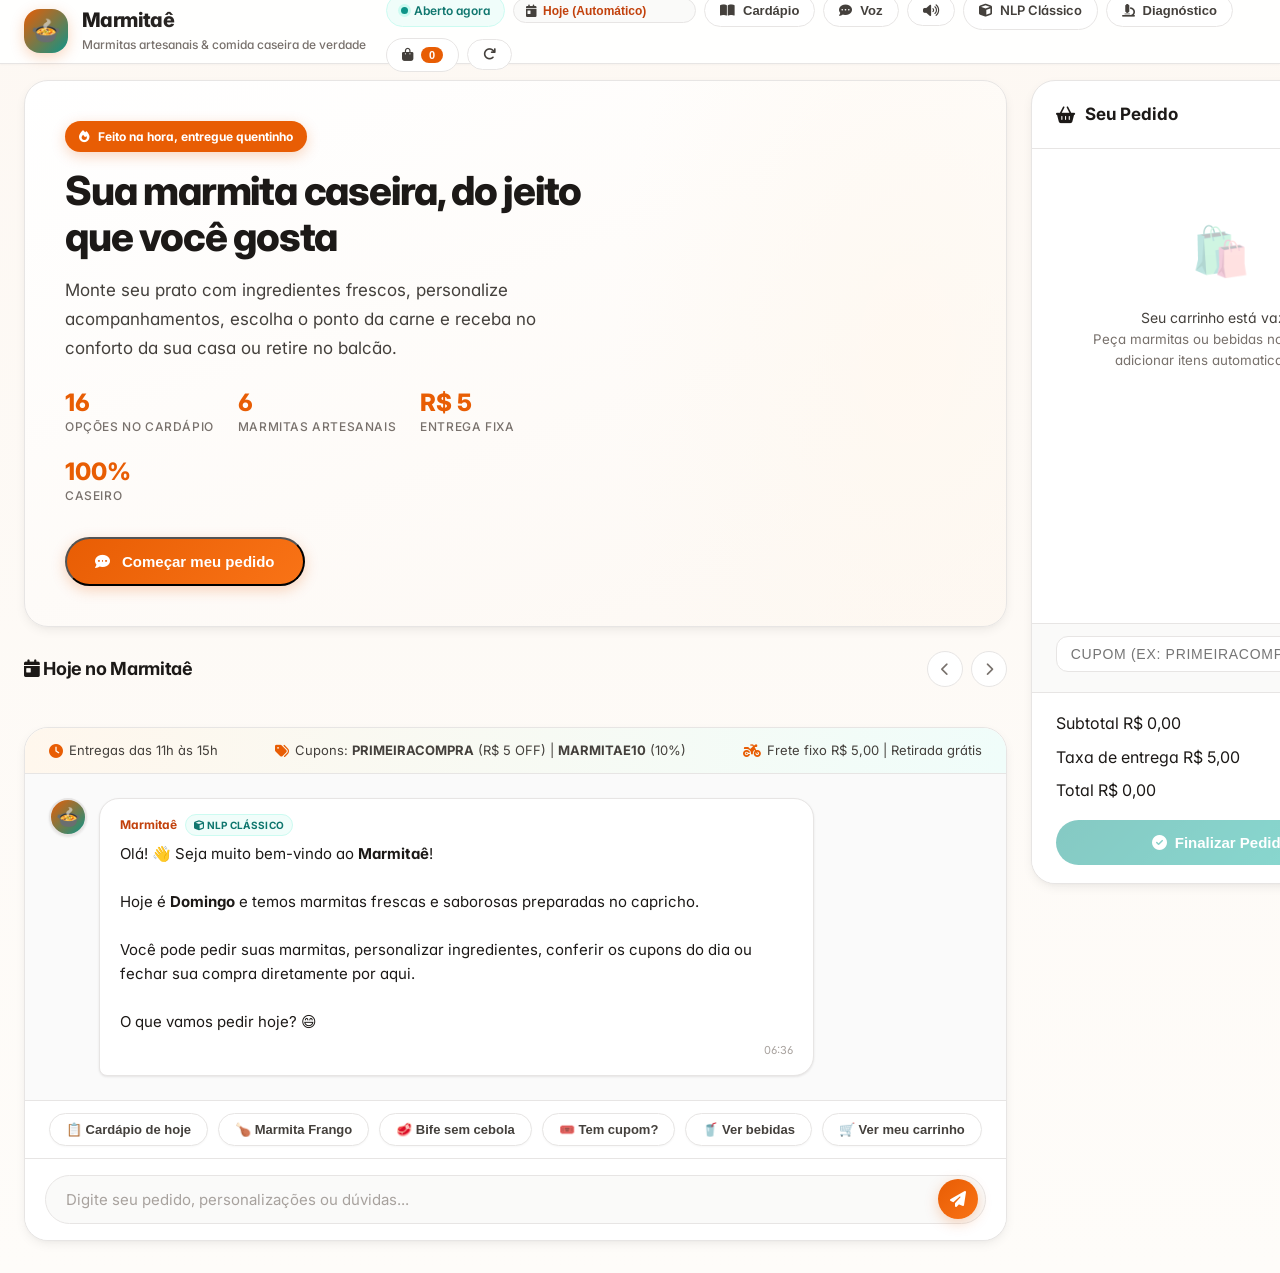
==== commit c6fe124f: "feat: Marmitaê - Chatbot Inteligente Sem LLM + ELIZA + Redesign Visual Completo - Implementado algor" ====
--- a/index.html
+++ b/index.html
@@ -3,13 +3,20 @@
 <head>
   <meta charset="UTF-8">
   <meta name="viewport" content="width=device-width, initial-scale=1.0">
+  <meta name="description" content="Marmitaê - Chatbot inteligente de marmitas artesanais. Peça sua marmita caseira com personalização, cupons e acompanhamento em tempo real.">
   <title>Marmitaê | Chatbot Inteligente de Marmitas</title>
   
-  <!-- Favicon com emoji de marmita -->
+  <!-- Favicon -->
   <link rel="icon" href="data:image/svg+xml,<svg xmlns=%22http://www.w3.org/2000/svg%22 viewBox=%220 0 100 100%22><text y=%22.9em%22 font-size=%2290%22>🍲</text></svg>">
+  <link rel="apple-touch-icon" href="data:image/svg+xml,<svg xmlns=%22http://www.w3.org/2000/svg%22 viewBox=%220 0 100 100%22><text y=%22.9em%22 font-size=%2290%22>🍲</text></svg>">
   
   <!-- FontAwesome Icons -->
   <link rel="stylesheet" href="https://cdnjs.cloudflare.com/ajax/libs/font-awesome/6.5.1/css/all.min.css">
+  
+  <!-- Google Fonts - Inter -->
+  <link rel="preconnect" href="https://fonts.googleapis.com">
+  <link rel="preconnect" href="https://fonts.gstatic.com" crossorigin>
+  <link href="https://fonts.googleapis.com/css2?family=Inter:wght@400;500;600;700;800&display=swap" rel="stylesheet">
   
   <!-- Folhas de Estilo -->
   <link rel="stylesheet" href="css/style.css">
@@ -20,26 +27,26 @@
   <!-- CABEÇALHO SUPERIOR -->
   <header class="app-header">
     <div class="header-container">
-      <div class="brand">
-        <div class="brand-icon">🍲</div>
+      <a href="#" class="brand" aria-label="Marmitaê - Início">
+        <div class="brand-icon" aria-hidden="true">🍲</div>
         <div class="brand-info">
           <h1>Marmitaê</h1>
           <p>Marmitas artesanais & comida caseira de verdade</p>
         </div>
-      </div>
+      </a>
 
       <div class="header-actions">
         <!-- Indicador de Status Aberto / Horário -->
         <div class="status-indicator" title="Seg a Sáb das 11h às 15h">
-          <div class="status-dot"></div>
+          <div class="status-dot" aria-hidden="true"></div>
           <span>Aberto agora</span>
         </div>
 
-        <!-- Simulador de Dia da Semana (Útil para testes e auditoria de disponibilidade) -->
+        <!-- Simulador de Dia da Semana -->
         <div class="dia-simulador-container" title="Simular dia da semana para testar cardápio diário">
-          <i class="fa-solid fa-calendar-day text-primary"></i>
-          <label for="select-dia-simulado">Dia:</label>
-          <select id="select-dia-simulado" class="dia-simulador-select">
+          <i class="fa-solid fa-calendar-day" aria-hidden="true"></i>
+          <label for="select-dia-simulado" class="sr-only">Dia da semana</label>
+          <select id="select-dia-simulado" class="dia-simulador-select" aria-label="Simular dia da semana">
             <option value="auto">Hoje (Automático)</option>
             <option value="segunda">Segunda-feira</option>
             <option value="terca">Terça-feira</option>
@@ -52,43 +59,43 @@
         </div>
 
         <!-- Botão Catálogo Completo do Cardápio -->
-        <button id="btn-ver-cardapio-modal" class="btn-header" title="Ver cardápio completo ilustrado">
-          <i class="fa-solid fa-book-open"></i>
+        <button id="btn-ver-cardapio-modal" class="btn-header" title="Ver cardápio completo ilustrado" aria-label="Ver cardápio completo">
+          <i class="fa-solid fa-book-open" aria-hidden="true"></i>
           <span>Cardápio</span>
         </button>
 
         <!-- Botão Leitura em Voz Alta (Text-to-Speech) -->
-        <button id="btn-toggle-voz" class="btn-header" title="Ativar/Desativar leitura de voz (Text-to-Speech)">
-          <i id="icone-voz" class="fa-solid fa-comment-dots"></i>
+        <button id="btn-toggle-voz" class="btn-header" title="Ativar/Desativar leitura de voz (Text-to-Speech)" aria-label="Alternar leitura de voz" aria-pressed="false">
+          <i id="icone-voz" class="fa-solid fa-comment-dots" aria-hidden="true"></i>
           <span>Voz</span>
         </button>
 
         <!-- Botão de Efeitos Sonoros On/Off -->
-        <button id="btn-toggle-som" class="btn-header" title="Alternar efeitos sonoros">
-          <i id="icone-som" class="fa-solid fa-volume-high"></i>
-        </button>
-
-        <!-- Indicador do Modo de Operação (Demo / Gemini) -->
-        <button id="btn-status-modo" class="btn-header" title="Alternar ou configurar modo de IA">
-          <i id="icone-modo" class="fa-solid fa-cube text-primary"></i>
-          <span id="texto-modo">Modo Demo</span>
-        </button>
-
-        <!-- Botão Abrir Modal de Configurações da API -->
-        <button id="btn-abrir-config" class="btn-header" title="Configurar Chave da API Gemini">
-          <i class="fa-solid fa-gear"></i>
-          <span>API Gemini</span>
-        </button>
-
-        <!-- Botão de Carrinho (Mobile/Tablet ou atalho rápido) -->
-        <button id="btn-toggle-carrinho" class="btn-header" title="Ver Carrinho">
-          <i class="fa-solid fa-bag-shopping"></i>
-          <span class="cart-toggle-badge" id="badge-qtd-carrinho">0</span>
+        <button id="btn-toggle-som" class="btn-header" title="Alternar efeitos sonoros" aria-label="Alternar efeitos sonoros" aria-pressed="true">
+          <i id="icone-som" class="fa-solid fa-volume-high" aria-hidden="true"></i>
+        </button>
+
+        <!-- Indicador do Modo de Operação -->
+        <div class="btn-header modo-indicador" title="Modo determinístico: Regras + NLP + TF-IDF + Cosseno" aria-label="Modo de operação: NLP Clássico Determinístico">
+          <i id="icone-modo" class="fa-solid fa-cube" aria-hidden="true"></i>
+          <span id="texto-modo">NLP Clássico</span>
+        </div>
+
+        <!-- Botão Diagnóstico NLP -->
+        <button id="btn-diagnostico-nlp" class="btn-header" title="Ver diagnóstico do processamento NLP e ELIZA" aria-label="Abrir diagnóstico NLP">
+          <i class="fa-solid fa-microscope" aria-hidden="true"></i>
+          <span>Diagnóstico</span>
+        </button>
+
+        <!-- Botão de Carrinho -->
+        <button id="btn-toggle-carrinho" class="btn-header" title="Ver Carrinho" aria-label="Abrir carrinho de compras" aria-expanded="false" aria-controls="side-panel-carrinho">
+          <i class="fa-solid fa-bag-shopping" aria-hidden="true"></i>
+          <span class="cart-toggle-badge" id="badge-qtd-carrinho" aria-live="polite">0</span>
         </button>
 
         <!-- Botão Limpar Conversa -->
-        <button id="btn-limpar-chat" class="btn-header" title="Reiniciar atendimento">
-          <i class="fa-solid fa-arrow-rotate-right"></i>
+        <button id="btn-limpar-chat" class="btn-header" title="Reiniciar atendimento" aria-label="Limpar conversa e reiniciar">
+          <i class="fa-solid fa-arrow-rotate-right" aria-hidden="true"></i>
         </button>
       </div>
     </div>
@@ -97,99 +104,175 @@
   <!-- LAYOUT PRINCIPAL -->
   <main class="app-main">
     
-    <!-- SEÇÃO CENTRAL: CHATBOT CONVERSACIONAL -->
+    <!-- SEÇÃO PRINCIPAL: HERO + CHAT -->
     <section class="chat-section">
       
-      <!-- Banner Informativo Superior do Chat -->
-      <div class="chat-banner-info">
-        <span><i class="fa-solid fa-clock"></i> Entregas das 11h às 15h</span>
-        <span><i class="fa-solid fa-tags"></i> Cupons ativos: <strong>PRIMEIRACOMPRA</strong> (R$ 5 OFF) | <strong>MARMITAE10</strong></span>
-        <span><i class="fa-solid fa-motorcycle"></i> Frete fixo: R$ 5,00 (ou balcão grátis)</span>
-      </div>
-
-      <!-- Container das Mensagens -->
-      <div class="messages-container" id="chat-messages">
-        <!-- Mensagens inseridas dinamicamente via JavaScript -->
-      </div>
-
-      <!-- Indicador de Digitação -->
-      <div class="digitando-indicador oculto" id="chat-digitando">
-        <div class="pontos-digitando">
-          <span></span><span></span><span></span>
-        </div>
-        <span>Marmitaê está digitando...</span>
-      </div>
-
-      <!-- Sugestões Rápidas Clicáveis -->
-      <div class="quick-suggestions" id="quick-suggestions">
-        <button class="chip-btn" data-msg="Ver cardápio de hoje">📋 Cardápio de hoje</button>
-        <button class="chip-btn" data-msg="Quero uma marmita de frango grelhado">🍗 Marmita Frango</button>
-        <button class="chip-btn" data-msg="Quero um bife acebolado sem cebola">🥩 Bife sem cebola</button>
-        <button class="chip-btn" data-msg="Tem algum cupom de desconto?">🎟️ Tem cupom?</button>
-        <button class="chip-btn" data-msg="Quais são as bebidas?">🥤 Ver bebidas</button>
-        <button class="chip-btn" data-msg="Ver meu carrinho">🛒 Ver meu carrinho</button>
-      </div>
-
-      <!-- Formulário de Envio de Mensagem -->
-      <div class="chat-input-area">
-        <form id="chat-form" class="chat-form" autocomplete="off">
-          <input 
-            type="text" 
-            id="chat-input" 
-            class="chat-input" 
-            placeholder="Digite seu pedido, personalizações ou dúvidas..." 
-            maxlength="400"
-            required
-          />
-          <button type="submit" class="btn-send" id="btn-enviar" title="Enviar mensagem">
-            <i class="fa-solid fa-paper-plane"></i>
+      <!-- HERO SECTION - Apresentação do Restaurante -->
+      <section class="hero-section" aria-labelledby="hero-title">
+        <div class="hero-content">
+          <span class="hero-badge">
+            <i class="fa-solid fa-fire" aria-hidden="true"></i>
+            Feito na hora, entregue quentinho
+          </span>
+          <h1 id="hero-title" class="hero-title">Sua marmita caseira, do jeito que você gosta</h1>
+          <p class="hero-description">Monte seu prato com ingredientes frescos, personalize acompanhamentos, escolha o ponto da carne e receba no conforto da sua casa ou retire no balcão.</p>
+          
+          <div class="hero-stats" aria-label="Estatísticas do restaurante">
+            <div class="hero-stat">
+              <span class="hero-stat-value">16</span>
+              <span class="hero-stat-label">Opções no cardápio</span>
+            </div>
+            <div class="hero-stat">
+              <span class="hero-stat-value">6</span>
+              <span class="hero-stat-label">Marmitas artesanais</span>
+            </div>
+            <div class="hero-stat">
+              <span class="hero-stat-value">R$ 5</span>
+              <span class="hero-stat-label">Entrega fixa</span>
+            </div>
+            <div class="hero-stat">
+              <span class="hero-stat-value">100%</span>
+              <span class="hero-stat-label">Caseiro</span>
+            </div>
+          </div>
+          
+          <button class="hero-cta" id="btn-hero-comecar" aria-label="Começar pedido no chat">
+            <i class="fa-solid fa-comment-dots" aria-hidden="true"></i>
+            Começar meu pedido
           </button>
-        </form>
-      </div>
+        </div>
+      </section>
+
+      <!-- DESTAQUES DO DIA -->
+      <section class="day-highlight" aria-labelledby="destaque-title">
+        <div class="day-highlight-header">
+          <h2 id="destaque-title" class="day-highlight-title">
+            <i class="fa-solid fa-calendar-day" aria-hidden="true"></i>
+            <span id="destaque-dia-nome">Hoje</span> no Marmitaê
+          </h2>
+          <div class="day-highlight-nav">
+            <button class="day-nav-btn" id="btn-dia-anterior" aria-label="Dia anterior" title="Dia anterior">
+              <i class="fa-solid fa-chevron-left" aria-hidden="true"></i>
+            </button>
+            <button class="day-nav-btn" id="btn-dia-proximo" aria-label="Próximo dia" title="Próximo dia">
+              <i class="fa-solid fa-chevron-right" aria-hidden="true"></i>
+            </button>
+          </div>
+        </div>
+        
+        <div class="destaque-grid" id="destaque-grid" role="list" aria-label="Marmitas disponíveis hoje">
+          <!-- Renderizado via app.js -->
+        </div>
+      </section>
+
+      <!-- ÁREA DO CHATBOT -->
+      <div class="chat-container" role="region" aria-label="Conversa com assistente">
+        
+        <!-- Banner Informativo -->
+        <div class="chat-banner" aria-label="Informações rápidas">
+          <div class="chat-banner-item">
+            <i class="fa-solid fa-clock" aria-hidden="true"></i>
+            <span>Entregas das 11h às 15h</span>
+          </div>
+          <div class="chat-banner-item">
+            <i class="fa-solid fa-tags" aria-hidden="true"></i>
+            <span>Cupons: <strong>PRIMEIRACOMPRA</strong> (R$ 5 OFF) | <strong>MARMITAE10</strong> (10%)</span>
+          </div>
+          <div class="chat-banner-item">
+            <i class="fa-solid fa-motorcycle" aria-hidden="true"></i>
+            <span>Frete fixo R$ 5,00 | Retirada grátis</span>
+          </div>
+        </div>
+
+        <!-- Container das Mensagens -->
+        <div class="messages-container" id="chat-messages" role="log" aria-live="polite" aria-label="Histórico da conversa">
+          <!-- Mensagens inseridas dinamicamente via JavaScript -->
+        </div>
+
+        <!-- Indicador de Digitação -->
+        <div class="digitando-indicador hidden" id="chat-digitando" aria-label="Assistente digitando" aria-hidden="true">
+          <div class="pontos-digitando" aria-hidden="true">
+            <span></span><span></span><span></span>
+          </div>
+          <span>Marmitaê está digitando...</span>
+        </div>
+
+        <!-- Sugestões Rápidas Clicáveis -->
+        <div class="quick-suggestions" id="quick-suggestions" role="group" aria-label="Sugestões rápidas">
+          <button class="chip-btn" data-msg="Ver cardápio de hoje" aria-label="Ver cardápio de hoje">📋 Cardápio de hoje</button>
+          <button class="chip-btn" data-msg="Quero uma marmita de frango grelhado" aria-label="Pedir marmita de frango">🍗 Marmita Frango</button>
+          <button class="chip-btn" data-msg="Quero um bife acebolado sem cebola" aria-label="Pedir bife sem cebola">🥩 Bife sem cebola</button>
+          <button class="chip-btn" data-msg="Tem algum cupom de desconto?" aria-label="Ver cupons disponíveis">🎟️ Tem cupom?</button>
+          <button class="chip-btn" data-msg="Quais são as bebidas?" aria-label="Ver bebidas">🥤 Ver bebidas</button>
+          <button class="chip-btn" data-msg="Ver meu carrinho" aria-label="Ver carrinho">🛒 Ver meu carrinho</button>
+        </div>
+
+        <!-- Formulário de Envio de Mensagem -->
+        <div class="chat-input-area" role="form" aria-label="Enviar mensagem">
+          <form id="chat-form" class="chat-form" autocomplete="off">
+            <div class="chat-input-wrapper">
+              <input 
+                type="text" 
+                id="chat-input" 
+                class="chat-input" 
+                placeholder="Digite seu pedido, personalizações ou dúvidas..." 
+                maxlength="400"
+                required
+                aria-label="Sua mensagem"
+                autocomplete="off"
+              />
+              <button type="submit" class="chat-input-send" id="btn-enviar" title="Enviar mensagem" aria-label="Enviar">
+                <i class="fa-solid fa-paper-plane" aria-hidden="true"></i>
+              </button>
+            </div>
+          </form>
+        </div>
+      </div>
+
     </section>
 
     <!-- BACKDROP MOBILE PARA FECHAR O DRAWER DO CARRINHO -->
-    <div class="side-panel-backdrop" id="cart-backdrop"></div>
-
-    <!-- PAINEL LATERAL: CARRINHO DE COMPRAS SINCRONIZADO -->
-    <aside class="side-panel" id="side-panel-carrinho">
+    <div class="side-panel-backdrop" id="cart-backdrop" aria-hidden="true"></div>
+
+    <!-- PAINEL LATERAL: CARRINHO DE COMPRAS -->
+    <aside class="side-panel cart-panel" id="side-panel-carrinho" role="complementary" aria-label="Carrinho de compras" aria-hidden="true">
       <div class="cart-card">
         
         <!-- Cabeçalho do Carrinho -->
         <div class="cart-header">
           <div class="cart-title">
-            <i class="fa-solid fa-basket-shopping text-primary"></i>
+            <i class="fa-solid fa-basket-shopping" aria-hidden="true"></i>
             <span>Seu Pedido</span>
           </div>
-          <button class="btn-close-modal btn-close-cart-mobile" id="btn-fechar-carrinho-mobile" style="display:none;">
-            <i class="fa-solid fa-xmark"></i>
+          <button class="btn-close-modal btn-close-cart-mobile" id="btn-fechar-carrinho-mobile" aria-label="Fechar carrinho" style="display:none;">
+            <i class="fa-solid fa-xmark" aria-hidden="true"></i>
           </button>
         </div>
 
         <!-- Lista de Itens do Carrinho -->
-        <div class="cart-items-list" id="cart-items-list">
+        <div class="cart-items" id="cart-items-list" role="list" aria-label="Itens do pedido">
           <!-- Renderizado via cart.js / app.js -->
         </div>
 
-        <!-- Área de Inserção de Cupom -->
-        <div class="cart-coupon-area" id="cart-coupon-area">
+        <!-- Área de Cupons -->
+        <div class="cart-coupons" id="cart-coupon-area">
           <div id="coupon-input-group" class="coupon-form">
-            <input type="text" id="input-cupom" class="input-coupon" placeholder="CUPOM (Ex: PRIMEIRACOMPRA)" maxlength="20" />
-            <button type="button" id="btn-aplicar-cupom" class="btn-apply-coupon">Aplicar</button>
-          </div>
-          <div id="coupon-applied-group" class="applied-coupon-badge oculto">
+            <input type="text" id="input-cupom" class="coupon-input" placeholder="CUPOM (Ex: PRIMEIRACOMPRA)" maxlength="20" aria-label="Código do cupom" />
+            <button type="button" id="btn-aplicar-cupom" class="btn-coupon" aria-label="Aplicar cupom">Aplicar</button>
+          </div>
+          <div id="coupon-applied-group" class="coupon-applied hidden" role="status" aria-live="polite">
             <span id="coupon-applied-text">Cupom: PRIMEIRACOMPRA (-R$ 5,00)</span>
-            <button type="button" id="btn-remover-cupom" class="btn-remove-coupon" title="Remover cupom">&times;</button>
-          </div>
-        </div>
-
-        <!-- Rodapé do Carrinho com Subtotal, Descontos, Frete e Botão de Ação -->
-        <div class="cart-footer">
+            <button type="button" id="btn-remover-cupom" class="btn-remove-coupon" title="Remover cupom" aria-label="Remover cupom aplicado">&times;</button>
+          </div>
+        </div>
+
+        <!-- Rodapé do Carrinho com Totais -->
+        <div class="cart-totals">
           <div class="summary-row">
             <span>Subtotal</span>
             <span id="cart-subtotal">R$ 0,00</span>
           </div>
-          <div class="summary-row summary-discount oculto" id="cart-row-desconto">
+          <div class="summary-row summary-discount hidden" id="cart-row-desconto">
             <span>Desconto (Cupom)</span>
             <span id="cart-desconto">- R$ 0,00</span>
           </div>
@@ -202,9 +285,9 @@
             <span class="total-valor" id="cart-total">R$ 0,00</span>
           </div>
 
-          <button id="btn-finalizar-pedido" class="cart-btn-checkout">
-            <i class="fa-solid fa-circle-check"></i>
-            <span>Fechar Pedido no Chat</span>
+          <button id="btn-finalizar-pedido" class="btn-checkout" disabled aria-label="Finalizar pedido">
+            <i class="fa-solid fa-circle-check" aria-hidden="true"></i>
+            <span>Finalizar Pedido</span>
           </button>
         </div>
 
@@ -213,145 +296,213 @@
 
   </main>
 
-  <!-- MODAL DE CONFIGURAÇÃO DE CHAVE DE API GEMINI -->
-  <div class="modal-overlay oculto" id="modal-config">
-    <div class="modal-card">
+  <!-- MODAL CARDÁPIO COMPLETO INTERATIVO -->
+  <div class="modal-overlay hidden" id="modal-cardapio" role="dialog" aria-modal="true" aria-labelledby="modal-cardapio-title">
+    <div class="modal modal-cardapio">
       <div class="modal-header">
-        <h3><i class="fa-solid fa-key text-primary"></i> Configuração da API Gemini</h3>
-        <button class="btn-close-modal" id="btn-fechar-modal-config">&times;</button>
-      </div>
-      
+        <h3 id="modal-cardapio-title"><i class="fa-solid fa-utensils" aria-hidden="true"></i> Cardápio Oficial Marmitaê</h3>
+        <button class="btn-modal-close" id="btn-fechar-modal-cardapio" aria-label="Fechar cardápio">&times;</button>
+      </div>
+
       <div class="modal-body">
-        <div class="info-box">
-          <i class="fa-solid fa-shield-halved"></i>
-          <strong>Privacidade e Segurança Client-Side:</strong> Esta aplicação roda 100% no seu navegador. Sua chave é gravada estritamente na memória temporária da sessão (<code>sessionStorage</code>) e é utilizada apenas em chamadas diretas à API do Google Gemini.
-        </div>
-
-        <div class="form-group">
-          <label for="input-api-key">Chave de API do Google Gemini (AI Studio):</label>
-          <input 
-            type="password" 
-            id="input-api-key" 
-            class="input-text" 
-            placeholder="AIzaSy..." 
-          />
-          <small class="text-muted">Obtenha sua chave gratuitamente em <a href="https://aistudio.google.com/" target="_blank" rel="noopener">Google AI Studio</a>.</small>
-        </div>
-
-        <div class="form-group">
-          <label>Modo de Operação Selecionado:</label>
-          <div style="display:flex; gap: 1rem; align-items:center; margin-top:0.25rem;">
-            <label style="cursor:pointer; display:flex; align-items:center; gap:0.4rem;">
-              <input type="radio" name="modo_operacao" value="demo" id="radio-demo" checked>
-              Modo Demonstração (Sem chave)
-            </label>
-            <label style="cursor:pointer; display:flex; align-items:center; gap:0.4rem;">
-              <input type="radio" name="modo_operacao" value="llm" id="radio-llm">
-              Modo IA Gemini (Com chave)
-            </label>
-          </div>
-        </div>
-
-        <div id="status-teste-conexao" style="font-size: 0.85rem; font-weight: 600; padding: 0.4rem 0;"></div>
+        <div class="menu-filter">
+          <div class="menu-tabs" role="tablist" aria-label="Categorias do cardápio">
+            <button class="menu-tab active" data-categoria="todos" role="tab" aria-selected="true" aria-controls="panel-todos">Todos</button>
+            <button class="menu-tab" data-categoria="marmitas" role="tab" aria-selected="false" aria-controls="panel-marmitas">Marmitas</button>
+            <button class="menu-tab" data-categoria="bebidas" role="tab" aria-selected="false" aria-controls="panel-bebidas">Bebidas</button>
+            <button class="menu-tab" data-categoria="sobremesas" role="tab" aria-selected="false" aria-controls="panel-sobremesas">Sobremesas</button>
+          </div>
+          <div class="menu-search">
+            <input type="text" id="input-busca-cardapio" class="menu-search-input" placeholder="Buscar prato ou ingrediente..." aria-label="Buscar no cardápio" />
+          </div>
+        </div>
+
+        <div class="menu-grid" id="modal-menu-grid" role="list" aria-label="Itens do cardápio">
+          <!-- Renderizado via app.js -->
+        </div>
       </div>
 
       <div class="modal-footer">
-        <button type="button" class="btn-info" id="btn-testar-conexao">Testar Conexão</button>
-        <button type="button" class="btn-danger" id="btn-limpar-chave">Limpar Chave</button>
-        <button type="button" class="btn-secondary" id="btn-cancelar-modal">Cancelar</button>
-        <button type="button" class="btn-primary" id="btn-salvar-chave">Salvar Configuração</button>
+        <button type="button" class="btn-modal-secondary" id="btn-fechar-modal-cardapio-rodape">Fechar</button>
       </div>
     </div>
   </div>
 
-  <!-- MODAL CARDÁPIO COMPLETO INTERATIVO -->
-  <div class="modal-overlay oculto" id="modal-cardapio">
-    <div class="modal-card modal-cardapio-card">
+  <!-- MODAL RASTREADOR DE PEDIDO EM TEMPO REAL -->
+  <div class="modal-overlay hidden" id="modal-tracker" role="dialog" aria-modal="true" aria-labelledby="modal-tracker-title">
+    <div class="modal">
       <div class="modal-header">
-        <h3><i class="fa-solid fa-utensils text-primary"></i> Cardápio Oficial Marmitaê</h3>
-        <button class="btn-close-modal" id="btn-fechar-modal-cardapio">&times;</button>
+        <h3 id="modal-tracker-title"><i class="fa-solid fa-route" aria-hidden="true"></i> Acompanhamento do Pedido</h3>
+        <button class="btn-modal-close" id="btn-fechar-modal-tracker" aria-label="Fechar rastreador">&times;</button>
       </div>
 
       <div class="modal-body">
-        <div class="menu-filter-bar">
-          <div class="menu-tabs">
-            <button class="menu-tab-btn ativo" data-categoria="todos">Todos</button>
-            <button class="menu-tab-btn" data-categoria="marmitas">Marmitas</button>
-            <button class="menu-tab-btn" data-categoria="bebidas">Bebidas</button>
-            <button class="menu-tab-btn" data-categoria="sobremesas">Sobremesas</button>
-          </div>
-          <div class="menu-search-box">
-            <input type="text" id="input-busca-cardapio" class="input-text" placeholder="Buscar prato ou ingrediente..." />
-          </div>
-        </div>
-
-        <div class="menu-items-grid" id="modal-menu-grid">
-          <!-- Renderizado via app.js -->
+        <div class="tracker-container">
+          <div class="tracker-header">
+            <h4 id="tracker-numero-pedido">#MAR-1234</h4>
+            <p id="tracker-cliente-info">Cliente: Maria Silva</p>
+          </div>
+
+          <div class="tracker-stepper" role="list" aria-label="Etapas do pedido">
+            <div class="tracker-progress-bar" id="tracker-progress-line" style="width: 25%;" role="progressbar" aria-valuenow="25" aria-valuemin="0" aria-valuemax="100"></div>
+            
+            <div class="tracker-step concluido" id="step-1" role="listitem">
+              <div class="tracker-step-icon"><i class="fa-solid fa-receipt" aria-hidden="true"></i></div>
+              <span class="tracker-step-label">Recebido</span>
+            </div>
+            
+            <div class="tracker-step ativo" id="step-2" role="listitem">
+              <div class="tracker-step-icon"><i class="fa-solid fa-fire-burner" aria-hidden="true"></i></div>
+              <span class="tracker-step-label">Na Cozinha</span>
+            </div>
+            
+            <div class="tracker-step" id="step-3" role="listitem">
+              <div class="tracker-step-icon"><i class="fa-solid fa-motorcycle" aria-hidden="true"></i></div>
+              <span class="tracker-step-label">A Caminho</span>
+            </div>
+            
+            <div class="tracker-step" id="step-4" role="listitem">
+              <div class="tracker-step-icon"><i class="fa-solid fa-circle-check" aria-hidden="true"></i></div>
+              <span class="tracker-step-label">Entregue</span>
+            </div>
+          </div>
+
+          <div class="tracker-status" id="tracker-status-mensagem" role="status" aria-live="polite">
+            <i class="fa-solid fa-user-chef" aria-hidden="true"></i> <strong>Seu pedido está sendo preparado com muito carinho!</strong> Os acompanhamentos e marmitas estão fresquinhos na chapa.
+          </div>
         </div>
       </div>
 
       <div class="modal-footer">
-        <button type="button" class="btn-secondary" id="btn-fechar-modal-cardapio-rodape">Fechar</button>
+        <button type="button" class="btn-modal-info" id="btn-avancar-etapa-tracker" title="Avançar etapa para demonstração">
+          <i class="fa-solid fa-forward-step" aria-hidden="true"></i> Simular Avanço
+        </button>
+        <button type="button" class="btn-modal-secondary" id="btn-fechar-modal-tracker-rodape">Fechar</button>
       </div>
     </div>
   </div>
 
-  <!-- MODAL RASTREADOR DE PEDIDO EM TEMPO REAL -->
-  <div class="modal-overlay oculto" id="modal-tracker">
-    <div class="modal-card">
+  <!-- MODAL DIAGNÓSTICO NLP / ELIZA -->
+  <div class="modal-overlay hidden" id="modal-diagnostico" role="dialog" aria-modal="true" aria-labelledby="modal-diagnostico-title">
+    <div class="modal modal-diagnostico">
       <div class="modal-header">
-        <h3><i class="fa-solid fa-route text-primary"></i> Acompanhamento do Pedido</h3>
-        <button class="btn-close-modal" id="btn-fechar-modal-tracker">&times;</button>
+        <h3 id="modal-diagnostico-title"><i class="fa-solid fa-microscope" aria-hidden="true"></i> Diagnóstico do Processamento NLP & ELIZA</h3>
+        <button class="btn-modal-close" id="btn-fechar-modal-diagnostico" aria-label="Fechar diagnóstico">&times;</button>
       </div>
 
       <div class="modal-body">
-        <div style="text-align: center; margin-bottom: 0.5rem;">
-          <h4 id="tracker-numero-pedido" style="font-size: 1.25rem; color: var(--primary-dark);">#MAR-1234</h4>
-          <p id="tracker-cliente-info" style="font-size: 0.85rem; color: var(--text-muted);">Cliente: Maria Silva</p>
-        </div>
-
-        <div class="tracker-stepper">
-          <div class="tracker-progress-bar" id="tracker-progress-line" style="width: 25%;"></div>
+        <div class="diagnostico-grid">
           
-          <div class="tracker-step concluido" id="step-1">
-            <div class="tracker-step-icon"><i class="fa-solid fa-receipt"></i></div>
-            <span class="tracker-step-label">Recebido</span>
-          </div>
-          
-          <div class="tracker-step ativo" id="step-2">
-            <div class="tracker-step-icon"><i class="fa-solid fa-fire-burner"></i></div>
-            <span class="tracker-step-label">Na Cozinha</span>
-          </div>
-          
-          <div class="tracker-step" id="step-3">
-            <div class="tracker-step-icon"><i class="fa-solid fa-motorcycle"></i></div>
-            <span class="tracker-step-label">A Caminho</span>
-          </div>
-          
-          <div class="tracker-step" id="step-4">
-            <div class="tracker-step-icon"><i class="fa-solid fa-circle-check"></i></div>
-            <span class="tracker-step-label">Entregue</span>
-          </div>
-        </div>
-
-        <div class="info-box" id="tracker-status-mensagem">
-          👨‍🍳 <strong>Seu pedido está sendo preparado com muito carinho!</strong> Os acompanhamentos e marmitas estão fresquinhos na chapa.
+          <!-- NLP Clássico -->
+          <div class="diagnostico-section">
+            <h4 class="diagnostico-title"><i class="fa-solid fa-comment" aria-hidden="true"></i> 1. Mensagem Original</h4>
+            <pre id="diag-mensagem-original" class="diagnostico-content"></pre>
+          </div>
+
+          <div class="diagnostico-section">
+            <h4 class="diagnostico-title"><i class="fa-solid fa-arrow-down-wide-short" aria-hidden="true"></i> 2. Mensagem Normalizada</h4>
+            <pre id="diag-mensagem-normalizada" class="diagnostico-content"></pre>
+          </div>
+
+          <div class="diagnostico-section">
+            <h4 class="diagnostico-title"><i class="fa-solid fa-list-ol" aria-hidden="true"></i> 3. Tokens Encontrados</h4>
+            <pre id="diag-tokens" class="diagnostico-content"></pre>
+          </div>
+
+          <div class="diagnostico-section">
+            <h4 class="diagnostico-title"><i class="fa-solid fa-filter" aria-hidden="true"></i> 4. Stopwords Removidas</h4>
+            <pre id="diag-stopwords" class="diagnostico-content"></pre>
+          </div>
+
+          <div class="diagnostico-section">
+            <h4 class="diagnostico-title"><i class="fa-solid fa-root" aria-hidden="true"></i> 5. Radicais (Stemming)</h4>
+            <pre id="diag-radicais" class="diagnostico-content"></pre>
+          </div>
+
+          <div class="diagnostico-section">
+            <h4 class="diagnostico-title"><i class="fa-solid fa-vector-square" aria-hidden="true"></i> 6. Vetor Bag of Words</h4>
+            <pre id="diag-bow" class="diagnostico-content"></pre>
+          </div>
+
+          <div class="diagnostico-section">
+            <h4 class="diagnostico-title"><i class="fa-solid fa-chart-line" aria-hidden="true"></i> 7. Vetor TF-IDF</h4>
+            <pre id="diag-tfidf" class="diagnostico-content"></pre>
+          </div>
+
+          <div class="diagnostico-section">
+            <h4 class="diagnostico-title"><i class="fa-solid fa-target" aria-hidden="true"></i> 8. Intenção Selecionada (NLP)</h4>
+            <pre id="diag-intencao" class="diagnostico-content"></pre>
+          </div>
+
+          <div class="diagnostico-section">
+            <h4 class="diagnostico-title"><i class="fa-solid fa-scale-balanced" aria-hidden="true"></i> 9. Similaridade de Cosseno</h4>
+            <pre id="diag-cosseno" class="diagnostico-content"></pre>
+          </div>
+
+          <div class="diagnostico-section">
+            <h4 class="diagnostico-title"><i class="fa-solid fa-ruler" aria-hidden="true"></i> 10. Limiar Mínimo Utilizado</h4>
+            <pre id="diag-limiar" class="diagnostico-content"></pre>
+          </div>
+
+          <div class="diagnostico-section">
+            <h4 class="diagnostico-title"><i class="fa-solid fa-route" aria-hidden="true"></i> 11. Método de Classificação</h4>
+            <pre id="diag-metodo" class="diagnostico-content"></pre>
+          </div>
+
+          <!-- ELIZA Diagnóstico -->
+          <div class="diagnostico-section full-width">
+            <h4 class="diagnostico-title"><i class="fa-solid fa-robot" style="color: var(--brand-teal);" aria-hidden="true"></i> 12. ELIZA - Algoritmo Clássico de Conversação (Weizenbaum 1966)</h4>
+            <p style="font-size: 0.8125rem; color: var(--text-muted); margin-bottom: 0.75rem;">Reconhecimento de padrões, decomposição, remontagem e reflexão de pronomes.</p>
+          </div>
+
+          <div class="diagnostico-section">
+            <h4 class="diagnostico-title"><i class="fa-solid fa-key" aria-hidden="true"></i> Palavra-chave Identificada</h4>
+            <pre id="diag-eliza-keyword" class="diagnostico-content"></pre>
+          </div>
+
+          <div class="diagnostico-section">
+            <h4 class="diagnostico-title"><i class="fa-solid fa-sort-numeric-up" aria-hidden="true"></i> Prioridade da Palavra-chave</h4>
+            <pre id="diag-eliza-prioridade" class="diagnostico-content"></pre>
+          </div>
+
+          <div class="diagnostico-section">
+            <h4 class="diagnostico-title"><i class="fa-solid fa-sitemap" aria-hidden="true"></i> Padrão de Decomposição Selecionado</h4>
+            <pre id="diag-eliza-padrao" class="diagnostico-content"></pre>
+          </div>
+
+          <div class="diagnostico-section">
+            <h4 class="diagnostico-title"><i class="fa-solid fa-parentheses" aria-hidden="true"></i> Grupos Capturados (Variáveis $1, $2...)</h4>
+            <pre id="diag-eliza-grupos" class="diagnostico-content"></pre>
+          </div>
+
+          <div class="diagnostico-section">
+            <h4 class="diagnostico-title"><i class="fa-solid fa-left-right" aria-hidden="true"></i> Reflexões Realizadas (Pronomes/Expressões)</h4>
+            <pre id="diag-eliza-reflexoes" class="diagnostico-content"></pre>
+          </div>
+
+          <div class="diagnostico-section">
+            <h4 class="diagnostico-title"><i class="fa-solid fa-puzzle-piece" aria-hidden="true"></i> Regra de Remontagem Utilizada</h4>
+            <pre id="diag-eliza-remontagem" class="diagnostico-content"></pre>
+          </div>
+
+          <div class="diagnostico-section">
+            <h4 class="diagnostico-title"><i class="fa-solid fa-comment-dots" aria-hidden="true"></i> Resposta Produzida pelo ELIZA</h4>
+            <pre id="diag-eliza-resposta" class="diagnostico-content"></pre>
+          </div>
+
         </div>
       </div>
 
       <div class="modal-footer">
-        <button type="button" class="btn-info" id="btn-avancar-etapa-tracker" title="Avançar etapa para demonstração acadêmica">
-          <i class="fa-solid fa-forward-step"></i> Simular Avanço de Etapa
-        </button>
-        <button type="button" class="btn-secondary" id="btn-fechar-modal-tracker-rodape">Fechar</button>
+        <button type="button" class="btn-modal-secondary" id="btn-fechar-modal-diagnostico-rodape">Fechar</button>
       </div>
     </div>
   </div>
 
   <!-- CONTAINER DE TOASTS FLUTUANTES -->
-  <div class="toast-container" id="toast-container"></div>
+  <div class="toast-container" id="toast-container" aria-live="polite" aria-label="Notificações"></div>
 
   <!-- SCRIPT PRINCIPAL ES6 MODULE -->
   <script type="module" src="js/app.js"></script>
 </body>
-</html>
+</html>
--- a/css/style.css
+++ b/css/style.css
@@ -1,1080 +1,1835 @@
 :root {
-  --primary: #e65100;
-  --primary-light: #ff833a;
-  --primary-dark: #ac1900;
-  --primary-bg: #fff5ec;
-  
-  --secondary: #d84315;
-  --accent: #2e7d32;
-  
-  --bg-main: #fbf9f6;
-  --bg-surface: #ffffff;
-  --bg-subtle: #f4ede4;
-  
-  --text-main: #2b2b2b;
-  --text-muted: #6c757d;
-  --text-light: #8e8e8e;
-  
-  --border-color: #ebdcd0;
-  --border-focus: #e65100;
-  
-  --shadow-sm: 0 2px 6px rgba(0, 0, 0, 0.05);
-  --shadow-md: 0 4px 14px rgba(230, 81, 0, 0.08);
-  --shadow-lg: 0 10px 30px rgba(0, 0, 0, 0.1);
-
+  /* Paleta de Cores Moderna - Inspirada em marcas gastronômicas premium */
+  --brand-orange: #e85d04;
+  --brand-orange-light: #f97316;
+  --brand-orange-dark: #c2410c;
+  --brand-orange-bg: #fff7ed;
+  --brand-orange-subtle: #ffedd5;
+  
+  --brand-teal: #0d9488;
+  --brand-teal-light: #14b8a6;
+  --brand-teal-dark: #0f766e;
+  --brand-teal-bg: #f0fdfa;
+  --brand-teal-subtle: #ccfbf1;
+  
+  --brand-cream: #fdf8f3;
+  --brand-warm-white: #fefcf9;
+  --brand-off-white: #fafafa;
+  
+  --text-primary: #1c1917;
+  --text-secondary: #44403c;
+  --text-muted: #78716c;
+  --text-light: #a8a29e;
+  --text-on-brand: #ffffff;
+  
+  --surface-white: #ffffff;
+  --surface-subtle: #fafaf9;
+  --surface-card: #ffffff;
+  --surface-hover: #fdf8f3;
+  
+  --border-light: #e7e5e4;
+  --border-medium: #d6d3d1;
+  --border-focus: #e85d04;
+  --border-focus-teal: #0d9488;
+  
+  --shadow-xs: 0 1px 2px rgba(28, 25, 23, 0.03);
+  --shadow-sm: 0 1px 3px rgba(28, 25, 23, 0.06), 0 1px 2px rgba(28, 25, 23, 0.04);
+  --shadow-md: 0 4px 12px -2px rgba(28, 25, 23, 0.08), 0 2px 4px -2px rgba(28, 25, 23, 0.04);
+  --shadow-lg: 0 12px 28px -4px rgba(28, 25, 23, 0.1), 0 4px 8px -4px rgba(28, 25, 23, 0.05);
+  --shadow-xl: 0 20px 40px -8px rgba(28, 25, 23, 0.12), 0 8px 16px -8px rgba(28, 25, 23, 0.06);
+  --shadow-brand: 0 4px 14px rgba(232, 93, 4, 0.25);
+  --shadow-brand-hover: 0 8px 24px rgba(232, 93, 4, 0.35);
+  --shadow-teal: 0 4px 14px rgba(13, 148, 136, 0.25);
+  
+  --radius-xs: 6px;
   --radius-sm: 8px;
-  --radius-md: 14px;
-  --radius-lg: 20px;
+  --radius-md: 12px;
+  --radius-lg: 16px;
+  --radius-xl: 20px;
+  --radius-2xl: 24px;
   --radius-pill: 9999px;
-  
-  --font-family: -apple-system, BlinkMacSystemFont, "Segoe UI", Roboto, Helvetica, Arial, sans-serif;
-  --transition: all 0.2s ease-in-out;
-}
-
-* {
+  --radius-full: 50%;
+  
+  --font-family: 'Inter', system-ui, -apple-system, BlinkMacSystemFont, 'Segoe UI', Roboto, sans-serif;
+  --font-mono: 'JetBrains Mono', 'Fira Code', monospace;
+  
+  --transition-fast: 120ms cubic-bezier(0.4, 0, 0.2, 1);
+  --transition-base: 180ms cubic-bezier(0.4, 0, 0.2, 1);
+  --transition-slow: 280ms cubic-bezier(0.4, 0, 0.2, 1);
+  --transition-bounce: 350ms cubic-bezier(0.34, 1.56, 0.64, 1);
+  
+  /* Z-index scale */
+  --z-dropdown: 100;
+  --z-sticky: 200;
+  --z-modal-backdrop: 300;
+  --z-modal: 400;
+  --z-toast: 500;
+  --z-tooltip: 600;
+  
+  /* Layout */
+  --header-height: 64px;
+  --sidebar-width: 380px;
+  --sidebar-width-mobile: 100%;
+  --max-width: 1480px;
+  --container-padding: 1.5rem;
+}
+
+/* ============================================================
+   RESET & BASE
+   ============================================================ */
+*, *::before, *::after {
+  box-sizing: border-box;
   margin: 0;
   padding: 0;
-  box-sizing: border-box;
+}
+
+html {
+  font-size: 16px;
+  -webkit-font-smoothing: antialiased;
+  -moz-osx-font-smoothing: grayscale;
+  text-rendering: optimizeLegibility;
+}
+
+@media (prefers-reduced-motion: reduce) {
+  *, *::before, *::after {
+    animation-duration: 0.01ms !important;
+    animation-iteration-count: 1 !important;
+    transition-duration: 0.01ms !important;
+    scroll-behavior: auto !important;
+  }
 }
 
 body {
   font-family: var(--font-family);
-  background-color: var(--bg-main);
-  color: var(--text-main);
+  background: linear-gradient(180deg, var(--brand-cream) 0%, var(--brand-warm-white) 100%);
+  color: var(--text-primary);
   min-height: 100vh;
   display: flex;
   flex-direction: column;
+  line-height: 1.6;
   overflow-x: hidden;
-}
-
-/* ==================== CABEÇALHO ==================== */
-.app-header {
-  background: var(--bg-surface);
-  border-bottom: 1px solid var(--border-color);
-  padding: 0.65rem 1.5rem;
-  box-shadow: var(--shadow-sm);
-  position: sticky;
-  top: 0;
-  z-index: 100;
-}
-
-.header-container {
-  max-width: 1440px;
-  margin: 0 auto;
-  display: flex;
-  align-items: center;
-  justify-content: space-between;
-  gap: 1rem;
-}
-
-.brand {
-  display: flex;
-  align-items: center;
-  gap: 0.75rem;
-}
-
-.brand-icon {
-  width: 44px;
-  height: 44px;
-  background: linear-gradient(135deg, var(--primary), var(--secondary));
-  color: #fff;
-  border-radius: var(--radius-md);
-  display: flex;
-  align-items: center;
-  justify-content: center;
-  font-size: 1.5rem;
-  box-shadow: 0 4px 10px rgba(230, 81, 0, 0.3);
-}
-
-.brand-info h1 {
-  font-size: 1.25rem;
-  font-weight: 800;
-  color: var(--primary-dark);
-  letter-spacing: -0.5px;
-}
-
-.brand-info p {
-  font-size: 0.75rem;
-  color: var(--text-muted);
-}
-
-.header-actions {
-  display: flex;
-  align-items: center;
-  gap: 0.6rem;
-  flex-wrap: wrap;
-}
-
-.status-indicator {
-  display: flex;
-  align-items: center;
-  gap: 0.4rem;
-  font-size: 0.8rem;
-  font-weight: 500;
-  padding: 0.35rem 0.75rem;
-  border-radius: var(--radius-pill);
-  background: #e8f5e9;
-  color: #2e7d32;
-}
-
-.status-dot {
+  font-feature-settings: 'cv02', 'cv03', 'cv04', 'cv11';
+}
+
+::selection {
+  background: var(--brand-orange);
+  color: var(--text-on-brand);
+}
+
+::-webkit-scrollbar {
   width: 8px;
   height: 8px;
-  border-radius: 50%;
-  background: #2e7d32;
-  box-shadow: 0 0 0 2px rgba(46, 125, 50, 0.2);
-}
-
-.dia-simulador-container {
-  display: flex;
-  align-items: center;
-  gap: 0.3rem;
-  background: var(--bg-subtle);
-  padding: 0.25rem 0.65rem;
+}
+
+::-webkit-scrollbar-track {
+  background: transparent;
+}
+
+::-webkit-scrollbar-thumb {
+  background: var(--border-medium);
   border-radius: var(--radius-pill);
-  border: 1px solid var(--border-color);
-  font-size: 0.8rem;
-}
-
-.dia-simulador-select {
-  border: none;
-  background: transparent;
-  font-size: 0.8rem;
-  font-weight: 600;
-  color: var(--primary-dark);
-  cursor: pointer;
-  outline: none;
-}
-
-.btn-header {
-  background: var(--bg-surface);
-  border: 1px solid var(--border-color);
-  padding: 0.45rem 0.8rem;
-  border-radius: var(--radius-pill);
-  font-size: 0.82rem;
-  font-weight: 600;
-  color: var(--text-main);
-  cursor: pointer;
-  display: flex;
-  align-items: center;
-  gap: 0.4rem;
-  transition: var(--transition);
-}
-
-.btn-header:hover {
-  background: var(--bg-subtle);
-  border-color: var(--primary-light);
-}
-
-.btn-header.ativo {
-  background: var(--primary-bg);
-  border-color: var(--primary);
-  color: var(--primary-dark);
-}
-
-.btn-header.som-desativado {
-  color: var(--text-muted);
-  background: #f0f0f0;
-}
-
-.cart-toggle-badge {
-  background: var(--primary);
-  color: #fff;
-  font-size: 0.7rem;
-  padding: 0.1rem 0.45rem;
-  border-radius: var(--radius-pill);
-}
-
-/* ==================== LAYOUT PRINCIPAL ==================== */
-.app-main {
-  flex: 1;
-  max-width: 1440px;
-  width: 100%;
-  margin: 0 auto;
-  padding: 0.85rem 1.25rem;
-  display: grid;
-  grid-template-columns: 1fr 390px;
-  gap: 1.25rem;
-  height: calc(100vh - 68px);
-}
-
-/* ==================== ÁREA DO CHAT ==================== */
-.chat-section {
-  background: var(--bg-surface);
-  border-radius: var(--radius-lg);
-  border: 1px solid var(--border-color);
-  display: flex;
-  flex-direction: column;
-  overflow: hidden;
-  box-shadow: var(--shadow-sm);
-}
-
-.chat-banner-info {
-  background: linear-gradient(to right, var(--primary-bg), #fff);
-  padding: 0.55rem 1rem;
-  border-bottom: 1px solid var(--border-color);
-  display: flex;
-  justify-content: space-between;
-  align-items: center;
-  font-size: 0.8rem;
-  color: var(--text-muted);
-}
-
-.chat-banner-info span i {
-  color: var(--primary);
-  margin-right: 0.3rem;
-}
-
-.messages-container {
-  flex: 1;
-  overflow-y: auto;
-  padding: 1.25rem;
-  display: flex;
-  flex-direction: column;
-  gap: 1rem;
-  scroll-behavior: smooth;
-}
-
-/* Balões de Mensagens */
-.mensagem {
-  display: flex;
-  gap: 0.75rem;
-  max-width: 86%;
-  animation: fadeIn 0.25s ease-out;
-}
-
-@keyframes fadeIn {
-  from { opacity: 0; transform: translateY(6px); }
-  to { opacity: 1; transform: translateY(0); }
-}
-
-.mensagem-usuario {
-  align-self: flex-end;
-  flex-direction: row-reverse;
-}
-
-.mensagem-bot {
-  align-self: flex-start;
-}
-
-.mensagem-avatar .avatar-circulo {
-  width: 38px;
-  height: 38px;
-  border-radius: 50%;
-  background: var(--primary-bg);
-  border: 2px solid var(--border-color);
-  display: flex;
-  align-items: center;
-  justify-content: center;
-  font-size: 1.25rem;
-}
-
-.mensagem-conteudo {
-  background: var(--bg-subtle);
-  padding: 0.75rem 1rem;
-  border-radius: var(--radius-md);
-  position: relative;
-  font-size: 0.92rem;
-  line-height: 1.5;
-  box-shadow: 0 1px 3px rgba(0, 0, 0, 0.04);
-}
-
-.mensagem-bot .mensagem-conteudo {
-  background: #ffffff;
-  border: 1px solid var(--border-color);
-  border-top-left-radius: 4px;
-}
-
-.mensagem-usuario .mensagem-conteudo {
-  background: linear-gradient(135deg, var(--primary), var(--secondary));
-  color: #ffffff;
-  border-top-right-radius: 4px;
-}
-
-.mensagem-cabecalho {
-  display: flex;
-  align-items: center;
-  gap: 0.5rem;
-  margin-bottom: 0.35rem;
-}
-
-.mensagem-autor {
-  font-weight: 700;
-  font-size: 0.8rem;
-  color: var(--primary-dark);
-}
-
-.badge-modo {
-  font-size: 0.68rem;
-  padding: 0.15rem 0.45rem;
-  border-radius: var(--radius-pill);
-  font-weight: 600;
-}
-
-.badge-ia {
-  background: #ede7f6;
-  color: #5e35b1;
-}
-
-.badge-demo {
-  background: #e1f5fe;
-  color: #0277bd;
-}
-
-.badge-guardrail {
-  background: #ffebee;
-  color: #c62828;
-}
-
-.badge-fallback {
-  background: #fff8e1;
-  color: #f57f17;
-}
-
-.mensagem-hora {
-  display: block;
-  font-size: 0.68rem;
-  color: var(--text-light);
-  margin-top: 0.4rem;
-  text-align: right;
-}
-
-.mensagem-usuario .mensagem-hora {
-  color: rgba(255, 255, 255, 0.8);
-}
-
-/* Cards Visuais de Produtos dentro do Chat */
-.cards-produtos-container {
-  display: grid;
-  grid-template-columns: repeat(auto-fill, minmax(200px, 1fr));
-  gap: 0.6rem;
-  margin-top: 0.75rem;
-}
-
-.card-produto-chat {
-  background: #faf7f2;
-  border: 1px solid #ebdcd0;
-  border-radius: var(--radius-sm);
-  padding: 0.65rem;
-  display: flex;
-  flex-direction: column;
-  gap: 0.3rem;
-  transition: var(--transition);
-}
-
-.card-produto-chat:hover {
-  border-color: var(--primary);
-  background: #fff;
-  box-shadow: 0 2px 8px rgba(230, 81, 0, 0.1);
-}
-
-.card-produto-header {
-  display: flex;
-  justify-content: space-between;
-  align-items: center;
-}
-
-.card-produto-tag {
-  font-size: 0.65rem;
-  background: #fff;
-  border: 1px solid #e0d0c0;
-  padding: 0.1rem 0.35rem;
-  border-radius: 4px;
-  font-weight: 700;
-  color: var(--text-muted);
-}
-
-.card-produto-preco {
-  font-size: 0.85rem;
-  font-weight: 800;
-  color: var(--primary-dark);
-}
-
-.card-produto-nome {
-  font-size: 0.85rem;
-  font-weight: 700;
-  color: var(--text-main);
-}
-
-.card-produto-desc {
-  font-size: 0.75rem;
-  color: var(--text-muted);
-  line-height: 1.3;
-}
-
-.btn-card-pedir {
-  margin-top: 0.3rem;
-  background: var(--primary-bg);
-  border: 1px solid #fed7aa;
-  color: var(--primary-dark);
-  padding: 0.35rem 0.6rem;
-  border-radius: var(--radius-pill);
-  font-size: 0.75rem;
-  font-weight: 700;
-  cursor: pointer;
-  display: flex;
-  align-items: center;
-  justify-content: center;
-  gap: 0.3rem;
-  transition: var(--transition);
-}
-
-.btn-card-pedir:hover {
-  background: var(--primary);
-  color: #fff;
-  border-color: var(--primary);
-}
-
-/* Indicador de Digitando */
-.digitando-indicador {
-  display: flex;
-  align-items: center;
-  gap: 0.4rem;
-  padding: 0.5rem 1rem;
-  margin: 0 1.25rem;
-  background: #fff;
-  border: 1px solid var(--border-color);
-  border-radius: var(--radius-pill);
-  width: fit-content;
-  font-size: 0.8rem;
-  color: var(--text-muted);
-}
-
-.digitando-indicador.oculto {
-  display: none;
-}
-
-.pontos-digitando {
-  display: flex;
-  gap: 3px;
-}
-
-.pontos-digitando span {
-  width: 6px;
-  height: 6px;
-  background: var(--primary);
-  border-radius: 50%;
-  animation: pulo 1.2s infinite ease-in-out;
-}
-
-.pontos-digitando span:nth-child(2) { animation-delay: 0.2s; }
-.pontos-digitando span:nth-child(3) { animation-delay: 0.4s; }
-
-@keyframes pulo {
-  0%, 80%, 100% { transform: translateY(0); }
-  40% { transform: translateY(-5px); }
-}
-
-/* Sugestões Rápidas */
-.quick-suggestions {
-  padding: 0.5rem 1rem;
-  display: flex;
-  gap: 0.5rem;
-  overflow-x: auto;
-  border-top: 1px solid var(--border-color);
-  background: var(--bg-surface);
-}
-
-.chip-btn {
-  white-space: nowrap;
-  background: var(--primary-bg);
-  color: var(--primary-dark);
-  border: 1px solid #fed7aa;
-  padding: 0.4rem 0.85rem;
-  border-radius: var(--radius-pill);
-  font-size: 0.8rem;
-  font-weight: 600;
-  cursor: pointer;
-  transition: var(--transition);
-}
-
-.chip-btn:hover {
-  background: var(--primary);
-  color: #fff;
-  border-color: var(--primary);
-}
-
-/* Formulário de Input */
-.chat-input-area {
-  padding: 0.85rem 1rem;
-  background: var(--bg-surface);
-  border-top: 1px solid var(--border-color);
-}
-
-.chat-form {
-  display: flex;
-  gap: 0.6rem;
-}
-
-.chat-input {
-  flex: 1;
-  padding: 0.75rem 1.1rem;
-  border: 1px solid var(--border-color);
-  border-radius: var(--radius-pill);
-  font-size: 0.95rem;
-  outline: none;
-  transition: var(--transition);
-  background: var(--bg-subtle);
-}
-
-.chat-input:focus {
-  background: #ffffff;
-  border-color: var(--border-focus);
-  box-shadow: 0 0 0 3px rgba(230, 81, 0, 0.12);
-}
-
-.btn-send {
-  background: linear-gradient(135deg, var(--primary), var(--secondary));
-  color: #ffffff;
-  border: none;
-  width: 44px;
-  height: 44px;
-  border-radius: 50%;
-  cursor: pointer;
-  display: flex;
-  align-items: center;
-  justify-content: center;
-  font-size: 1.1rem;
-  transition: var(--transition);
-  box-shadow: var(--shadow-md);
-}
-
-.btn-send:hover {
-  transform: scale(1.05);
-  box-shadow: 0 6px 16px rgba(230, 81, 0, 0.25);
-}
-
-/* ==================== PAINEL LATERAL (CARRINHO) ==================== */
-.side-panel {
-  display: flex;
-  flex-direction: column;
-  gap: 1rem;
-}
-
-.cart-card {
-  background: var(--bg-surface);
-  border-radius: var(--radius-lg);
-  border: 1px solid var(--border-color);
-  box-shadow: var(--shadow-sm);
-  display: flex;
-  flex-direction: column;
-  height: 100%;
-  overflow: hidden;
-}
-
-.cart-header {
-  padding: 1rem 1.25rem;
-  border-bottom: 1px solid var(--border-color);
-  display: flex;
-  align-items: center;
-  justify-content: space-between;
-}
-
-.cart-title {
-  display: flex;
-  align-items: center;
-  gap: 0.5rem;
-  font-size: 1.05rem;
-  font-weight: 700;
-  color: var(--primary-dark);
-}
-
-.cart-items-list {
-  flex: 1;
-  overflow-y: auto;
-  padding: 1rem;
-  display: flex;
-  flex-direction: column;
-  gap: 0.75rem;
-}
-
-.cart-empty {
-  display: flex;
-  flex-direction: column;
-  align-items: center;
-  justify-content: center;
-  padding: 2.5rem 1rem;
-  text-align: center;
-  color: var(--text-muted);
-}
-
-.cart-empty-icon {
-  font-size: 2.5rem;
-  margin-bottom: 0.75rem;
-  opacity: 0.5;
-}
-
-/* Item individual no carrinho */
-.cart-item {
-  background: var(--bg-main);
-  border: 1px solid var(--border-color);
-  border-radius: var(--radius-md);
-  padding: 0.75rem;
-  display: flex;
-  flex-direction: column;
-  gap: 0.4rem;
-  transition: var(--transition);
-}
-
-.cart-item:hover {
-  border-color: #ffd8b8;
-}
-
-.cart-item-top {
-  display: flex;
-  justify-content: space-between;
-  align-items: flex-start;
-}
-
-.cart-item-name {
-  font-weight: 700;
-  font-size: 0.9rem;
-  color: var(--text-main);
-}
-
-.cart-item-price {
-  font-weight: 700;
-  font-size: 0.9rem;
-  color: var(--primary);
-}
-
-.cart-item-customizations {
-  font-size: 0.78rem;
-  color: var(--text-muted);
-  background: #fff;
-  padding: 0.3rem 0.5rem;
-  border-radius: 6px;
-  border-left: 3px solid var(--primary);
-}
-
-.cart-item-bottom {
-  display: flex;
-  align-items: center;
-  justify-content: space-between;
-  margin-top: 0.2rem;
-}
-
-.cart-qty-control {
-  display: flex;
-  align-items: center;
-  gap: 0.4rem;
-}
-
-.btn-qty {
-  width: 24px;
-  height: 24px;
-  border: 1px solid var(--border-color);
-  background: #ffffff;
-  border-radius: 4px;
-  cursor: pointer;
-  display: flex;
-  align-items: center;
-  justify-content: center;
-  font-size: 0.75rem;
-}
-
-.btn-qty:hover {
-  background: var(--primary-bg);
-  border-color: var(--primary);
-}
-
-.qty-number {
-  font-size: 0.85rem;
-  font-weight: 600;
-  min-width: 18px;
-  text-align: center;
-}
-
-.btn-remove-item {
-  background: none;
-  border: none;
-  color: #e53935;
-  cursor: pointer;
-  font-size: 0.8rem;
-  padding: 0.2rem;
-  border-radius: 4px;
-}
-
-.btn-remove-item:hover {
-  text-decoration: underline;
-}
-
-/* Área de Cupons no Carrinho */
-.cart-coupon-area {
-  padding: 0.6rem 1.25rem;
-  background: #faf7f2;
-  border-top: 1px solid var(--border-color);
-}
-
-.coupon-form {
-  display: flex;
-  gap: 0.4rem;
-}
-
-.input-coupon {
-  flex: 1;
-  padding: 0.45rem 0.65rem;
-  border: 1px solid var(--border-color);
-  border-radius: var(--radius-sm);
-  font-size: 0.8rem;
-  text-transform: uppercase;
-}
-
-.btn-apply-coupon {
-  background: var(--primary);
-  color: #fff;
-  border: none;
-  padding: 0.45rem 0.8rem;
-  border-radius: var(--radius-sm);
-  font-size: 0.78rem;
-  font-weight: 700;
-  cursor: pointer;
-}
-
-.applied-coupon-badge {
-  display: flex;
-  align-items: center;
-  justify-content: space-between;
-  background: #e8f5e9;
-  border: 1px solid #c8e6c9;
-  color: #2e7d32;
-  padding: 0.35rem 0.65rem;
-  border-radius: var(--radius-sm);
-  font-size: 0.78rem;
-  font-weight: 600;
-}
-
-.btn-remove-coupon {
-  background: none;
-  border: none;
-  color: #c62828;
-  cursor: pointer;
-  font-size: 0.85rem;
-}
-
-/* Rodapé do Carrinho com Totais */
-.cart-footer {
-  padding: 0.85rem 1.25rem;
-  border-top: 1px solid var(--border-color);
-  background: #ffffff;
-  display: flex;
-  flex-direction: column;
-  gap: 0.45rem;
-}
-
-.summary-row {
-  display: flex;
-  justify-content: space-between;
-  font-size: 0.85rem;
-  color: var(--text-muted);
-}
-
-.summary-discount {
-  color: #2e7d32;
-  font-weight: 600;
-}
-
-.summary-total {
-  font-size: 1.1rem;
-  font-weight: 800;
-  color: var(--text-main);
-  border-top: 1px dashed var(--border-color);
-  padding-top: 0.5rem;
-  margin-top: 0.25rem;
-}
-
-.summary-total .total-valor {
-  color: var(--primary-dark);
-}
-
-.cart-btn-checkout {
-  margin-top: 0.4rem;
-  background: linear-gradient(135deg, #2e7d32, #1b5e20);
-  color: #fff;
-  border: none;
-  padding: 0.75rem;
-  border-radius: var(--radius-pill);
-  font-weight: 700;
-  font-size: 0.95rem;
-  cursor: pointer;
-  display: flex;
-  align-items: center;
-  justify-content: center;
-  gap: 0.5rem;
-  transition: var(--transition);
-}
-
-.cart-btn-checkout:hover {
-  background: #1b5e20;
-  box-shadow: 0 4px 12px rgba(46, 125, 50, 0.25);
-}
-
-/* ==================== MODAIS GERAIS ==================== */
-.modal-overlay {
+  border: 2px solid transparent;
+  background-clip: content-box;
+}
+
+::-webkit-scrollbar-thumb:hover {
+  background: var(--text-muted);
+  background-clip: content-box;
+}
+
+/* ============================================================
+   TIPOGRAFIA
+   ============================================================ */
+h1, h2, h3, h4, h5, h6 {
+  font-weight: 700;
+  line-height: 1.25;
+  color: var(--text-primary);
+  letter-spacing: -0.02em;
+}
+
+h1 { font-size: clamp(1.75rem, 4vw, 2.5rem); }
+h2 { font-size: clamp(1.375rem, 3vw, 1.75rem); }
+h3 { font-size: clamp(1.125rem, 2.5vw, 1.375rem); }
+h4 { font-size: clamp(1rem, 2vw, 1.125rem); }
+
+p { line-height: 1.65; color: var(--text-secondary); }
+
+a { color: var(--brand-orange); text-decoration: none; transition: var(--transition-fast); }
+a:hover { color: var(--brand-orange-dark); }
+
+/* ============================================================
+   CABEÇALHO
+   ============================================================ */
+.app-header {
   position: fixed;
   top: 0;
   left: 0;
   right: 0;
-  bottom: 0;
-  background: rgba(0, 0, 0, 0.5);
+  height: var(--header-height);
+  background: rgba(255, 255, 255, 0.92);
+  backdrop-filter: saturate(180%) blur(20px);
+  border-bottom: 1px solid var(--border-light);
+  z-index: var(--z-sticky);
+  display: flex;
+  align-items: center;
+  box-shadow: var(--shadow-xs);
+}
+
+.header-container {
+  max-width: var(--max-width);
+  margin: 0 auto;
+  padding: 0 var(--container-padding);
+  width: 100%;
+  height: 100%;
+  display: flex;
+  align-items: center;
+  justify-content: space-between;
+  gap: 1.25rem;
+}
+
+.brand {
+  display: flex;
+  align-items: center;
+  gap: 0.875rem;
+  text-decoration: none;
+  flex-shrink: 0;
+}
+
+.brand-icon {
+  width: 44px;
+  height: 44px;
+  background: linear-gradient(135deg, var(--brand-orange) 0%, var(--brand-teal) 100%);
+  color: var(--text-on-brand);
+  border-radius: var(--radius-lg);
   display: flex;
   align-items: center;
   justify-content: center;
-  z-index: 1000;
-  padding: 1rem;
-  backdrop-filter: blur(3px);
-}
-
-.modal-overlay.oculto {
+  font-size: 1.5rem;
+  box-shadow: var(--shadow-brand);
+  flex-shrink: 0;
+  transition: var(--transition-base);
+}
+
+.brand:hover .brand-icon {
+  transform: scale(1.05) rotate(2deg);
+  box-shadow: var(--shadow-brand-hover);
+}
+
+.brand-info h1 {
+  font-size: 1.25rem;
+  font-weight: 800;
+  color: var(--text-primary);
+  letter-spacing: -0.03em;
+  background: linear-gradient(135deg, var(--text-primary) 0%, var(--text-secondary) 100%);
+  -webkit-background-clip: text;
+  -webkit-text-fill-color: transparent;
+  background-clip: text;
+}
+
+.brand-info p {
+  font-size: 0.75rem;
+  color: var(--text-muted);
+  font-weight: 500;
+  margin-top: 0.125rem;
+}
+
+.header-actions {
+  display: flex;
+  align-items: center;
+  gap: 0.5rem;
+  flex-wrap: wrap;
+}
+
+.status-indicator {
+  display: inline-flex;
+  align-items: center;
+  gap: 0.375rem;
+  font-size: 0.75rem;
+  font-weight: 600;
+  padding: 0.375rem 0.875rem;
+  border-radius: var(--radius-pill);
+  background: var(--brand-teal-bg);
+  color: var(--brand-teal-dark);
+  border: 1px solid var(--brand-teal-subtle);
+  white-space: nowrap;
+}
+
+.status-dot {
+  width: 7px;
+  height: 7px;
+  border-radius: var(--radius-full);
+  background: var(--brand-teal);
+  box-shadow: 0 0 0 3px var(--brand-teal-subtle);
+  animation: pulse 2s ease-in-out infinite;
+}
+
+@keyframes pulse {
+  0%, 100% { opacity: 1; transform: scale(1); }
+  50% { opacity: 0.6; transform: scale(0.9); }
+}
+
+.dia-simulador-container {
+  display: inline-flex;
+  align-items: center;
+  gap: 0.375rem;
+  background: var(--surface-subtle);
+  padding: 0.3rem 0.75rem;
+  border-radius: var(--radius-pill);
+  border: 1px solid var(--border-light);
+  font-size: 0.75rem;
+  color: var(--text-secondary);
+  white-space: nowrap;
+}
+
+.dia-simulador-select {
+  border: none;
+  background: transparent;
+  font-size: 0.75rem;
+  font-weight: 600;
+  color: var(--brand-orange-dark);
+  cursor: pointer;
+  outline: none;
+  padding: 0;
+  appearance: none;
+  min-width: 140px;
+}
+
+.btn-header {
+  display: inline-flex;
+  align-items: center;
+  gap: 0.5rem;
+  background: var(--surface-white);
+  border: 1px solid var(--border-light);
+  padding: 0.5rem 0.9375rem;
+  border-radius: var(--radius-pill);
+  font-size: 0.8125rem;
+  font-weight: 600;
+  color: var(--text-secondary);
+  cursor: pointer;
+  transition: var(--transition-base);
+  white-space: nowrap;
+}
+
+.btn-header:hover {
+  background: var(--surface-hover);
+  border-color: var(--brand-orange-light);
+  color: var(--brand-orange-dark);
+  transform: translateY(-1px);
+  box-shadow: var(--shadow-sm);
+}
+
+.btn-header:active {
+  transform: translateY(0);
+}
+
+.btn-header.ativo {
+  background: var(--brand-orange-bg);
+  border-color: var(--brand-orange);
+  color: var(--brand-orange-dark);
+}
+
+.btn-header.som-desativado {
+  color: var(--text-light);
+  background: var(--surface-subtle);
+  border-color: var(--border-light);
+}
+
+.cart-toggle-badge {
+  background: var(--brand-orange);
+  color: var(--text-on-brand);
+  font-size: 0.6875rem;
+  font-weight: 700;
+  padding: 0.125rem 0.5rem;
+  border-radius: var(--radius-pill);
+  min-width: 20px;
+  text-align: center;
+  animation: popIn 0.3s var(--transition-bounce);
+}
+
+@keyframes popIn {
+  from { opacity: 0; transform: scale(0.5); }
+  to { opacity: 1; transform: scale(1); }
+}
+
+/* ============================================================
+   LAYOUT PRINCIPAL
+   ============================================================ */
+.app-main {
+  flex: 1;
+  max-width: var(--max-width);
+  width: 100%;
+  margin: 0 auto;
+  padding: calc(var(--header-height) + 1rem) var(--container-padding) 2rem;
+  display: grid;
+  grid-template-columns: 1fr var(--sidebar-width);
+  gap: 1.5rem;
+  min-height: calc(100vh - var(--header-height));
+}
+
+/* ============================================================
+   SEÇÃO HERO / APRESENTAÇÃO
+   ============================================================ */
+.chat-section {
+  display: flex;
+  flex-direction: column;
+}
+
+.hero-section {
+  background: linear-gradient(160deg, var(--surface-white) 0%, var(--brand-cream) 100%);
+  border: 1px solid var(--border-light);
+  border-radius: var(--radius-2xl);
+  padding: 2.5rem;
+  margin-bottom: 1.5rem;
+  position: relative;
+  overflow: hidden;
+  box-shadow: var(--shadow-md);
+}
+
+.hero-section::before {
+  content: '';
+  position: absolute;
+  top: -50%;
+  right: -20%;
+  width: 60%;
+  height: 200%;
+  background: radial-gradient(ellipse at center, var(--brand-orange-bg) 0%, transparent 70%);
+  opacity: 0.6;
+  pointer-events: none;
+}
+
+.hero-content {
+  position: relative;
+  z-index: 1;
+  max-width: 520px;
+}
+
+.hero-badge {
+  display: inline-flex;
+  align-items: center;
+  gap: 0.5rem;
+  background: var(--brand-orange);
+  color: var(--text-on-brand);
+  padding: 0.375rem 0.875rem;
+  border-radius: var(--radius-pill);
+  font-size: 0.75rem;
+  font-weight: 700;
+  margin-bottom: 1rem;
+  box-shadow: var(--shadow-brand);
+  animation: fadeSlideUp 0.6s var(--transition-bounce);
+}
+
+.hero-title {
+  font-size: clamp(1.875rem, 4vw, 2.5rem);
+  font-weight: 800;
+  line-height: 1.15;
+  margin-bottom: 1rem;
+  color: var(--text-primary);
+  letter-spacing: -0.03em;
+  animation: fadeSlideUp 0.6s var(--transition-bounce) 0.1s both;
+}
+
+.hero-description {
+  font-size: 1.0625rem;
+  color: var(--text-secondary);
+  line-height: 1.7;
+  max-width: 480px;
+  margin-bottom: 1.75rem;
+  animation: fadeSlideUp 0.6s var(--transition-bounce) 0.2s both;
+}
+
+.hero-stats {
+  display: flex;
+  flex-wrap: wrap;
+  gap: 1.5rem;
+  margin-bottom: 2rem;
+  animation: fadeSlideUp 0.6s var(--transition-bounce) 0.3s both;
+}
+
+.hero-stat {
+  display: flex;
+  flex-direction: column;
+  gap: 0.125rem;
+}
+
+.hero-stat-value {
+  font-size: 1.5rem;
+  font-weight: 800;
+  color: var(--brand-orange);
+  line-height: 1;
+}
+
+.hero-stat-label {
+  font-size: 0.75rem;
+  color: var(--text-muted);
+  font-weight: 500;
+  text-transform: uppercase;
+  letter-spacing: 0.05em;
+}
+
+.hero-cta {
+  display: inline-flex;
+  align-items: center;
+  gap: 0.75rem;
+  background: linear-gradient(135deg, var(--brand-orange) 0%, var(--brand-orange-light) 100%);
+  color: var(--text-on-brand);
+  padding: 0.875rem 1.75rem;
+  border-radius: var(--radius-pill);
+  font-size: 0.9375rem;
+  font-weight: 700;
+  box-shadow: var(--shadow-brand);
+  transition: var(--transition-base);
+  animation: fadeSlideUp 0.6s var(--transition-bounce) 0.4s both;
+}
+
+.hero-cta:hover {
+  transform: translateY(-2px);
+  box-shadow: var(--shadow-brand-hover);
+  color: var(--text-on-brand);
+}
+
+.hero-cta:active {
+  transform: translateY(0);
+}
+
+@keyframes fadeSlideUp {
+  from {
+    opacity: 0;
+    transform: translateY(20px);
+  }
+  to {
+    opacity: 1;
+    transform: translateY(0);
+  }
+}
+
+/* ============================================================
+   CARDS DE DESTAQUE DO DIA
+   ============================================================ */
+.day-highlight {
+  margin-bottom: 1.5rem;
+}
+
+.day-highlight-header {
+  display: flex;
+  align-items: center;
+  justify-content: space-between;
+  margin-bottom: 1rem;
+}
+
+.day-highlight-title {
+  font-size: 1.125rem;
+  font-weight: 700;
+  color: var(--text-primary);
+}
+
+.day-highlight-nav {
+  display: flex;
+  gap: 0.5rem;
+}
+
+.day-nav-btn {
+  width: 36px;
+  height: 36px;
+  border-radius: var(--radius-full);
+  background: var(--surface-white);
+  border: 1px solid var(--border-light);
+  color: var(--text-muted);
+  cursor: pointer;
+  display: flex;
+  align-items: center;
+  justify-content: center;
+  transition: var(--transition-fast);
+}
+
+.day-nav-btn:hover:not(:disabled) {
+  background: var(--brand-orange-bg);
+  border-color: var(--brand-orange);
+  color: var(--brand-orange-dark);
+}
+
+.day-nav-btn:disabled {
+  opacity: 0.4;
+  cursor: not-allowed;
+}
+
+.destaque-grid {
+  display: grid;
+  grid-template-columns: repeat(auto-fit, minmax(260px, 1fr));
+  gap: 1rem;
+}
+
+.destaque-card {
+  background: var(--surface-white);
+  border: 1px solid var(--border-light);
+  border-radius: var(--radius-xl);
+  padding: 1.5rem;
+  display: flex;
+  flex-direction: column;
+  gap: 0.875rem;
+  transition: var(--transition-base);
+  box-shadow: var(--shadow-sm);
+  position: relative;
+  overflow: hidden;
+}
+
+.destaque-card::before {
+  content: '';
+  position: absolute;
+  top: 0;
+  left: 0;
+  right: 0;
+  height: 4px;
+  background: linear-gradient(90deg, var(--brand-orange), var(--brand-teal));
+  opacity: 0;
+  transition: var(--transition-base);
+}
+
+.destaque-card:hover {
+  transform: translateY(-4px);
+  box-shadow: var(--shadow-lg);
+  border-color: var(--brand-orange-light);
+}
+
+.destaque-card:hover::before {
+  opacity: 1;
+}
+
+.destaque-badge {
+  display: inline-flex;
+  align-items: center;
+  gap: 0.375rem;
+  font-size: 0.625rem;
+  font-weight: 700;
+  text-transform: uppercase;
+  letter-spacing: 0.05em;
+  padding: 0.25rem 0.625rem;
+  border-radius: var(--radius-pill);
+  width: fit-content;
+}
+
+.destaque-badge.marmita {
+  background: var(--brand-orange-bg);
+  color: var(--brand-orange-dark);
+  border: 1px solid var(--brand-orange-subtle);
+}
+
+.destaque-badge.bebida {
+  background: var(--brand-teal-bg);
+  color: var(--brand-teal-dark);
+  border: 1px solid var(--brand-teal-subtle);
+}
+
+.destaque-badge.sobremesa {
+  background: #fdf2f8;
+  color: #be185d;
+  border: 1px solid #fce7f3;
+}
+
+.destaque-content {
+  display: flex;
+  flex-direction: column;
+  gap: 0.5rem;
+}
+
+.destaque-name {
+  font-size: 1.0625rem;
+  font-weight: 700;
+  color: var(--text-primary);
+}
+
+.destaque-desc {
+  font-size: 0.875rem;
+  color: var(--text-muted);
+  line-height: 1.5;
+  display: -webkit-box;
+  -webkit-line-clamp: 2;
+  -webkit-box-orient: vertical;
+  overflow: hidden;
+}
+
+.destaque-footer {
+  display: flex;
+  align-items: center;
+  justify-content: space-between;
+  margin-top: 0.5rem;
+  padding-top: 0.75rem;
+  border-top: 1px solid var(--border-light);
+}
+
+.destaque-price {
+  font-size: 1.25rem;
+  font-weight: 800;
+  color: var(--brand-orange);
+}
+
+.destaque-btn {
+  background: var(--surface-white);
+  border: 1px solid var(--border-medium);
+  color: var(--text-secondary);
+  padding: 0.5625rem 1rem;
+  border-radius: var(--radius-pill);
+  font-size: 0.8125rem;
+  font-weight: 600;
+  cursor: pointer;
+  display: inline-flex;
+  align-items: center;
+  gap: 0.375rem;
+  transition: var(--transition-fast);
+}
+
+.destaque-btn:hover {
+  background: var(--brand-orange-bg);
+  border-color: var(--brand-orange);
+  color: var(--brand-orange-dark);
+}
+
+/* ============================================================
+   ÁREA DO CHAT
+   ============================================================ */
+.chat-container {
+  background: var(--surface-white);
+  border: 1px solid var(--border-light);
+  border-radius: var(--radius-2xl);
+  display: flex;
+  flex-direction: column;
+  overflow: hidden;
+  box-shadow: var(--shadow-md);
+  flex: 1;
+  min-height: 500px;
+}
+
+.chat-banner {
+  background: linear-gradient(90deg, var(--brand-orange-bg) 0%, var(--brand-teal-bg) 100%);
+  padding: 0.75rem 1.5rem;
+  border-bottom: 1px solid var(--border-light);
+  display: flex;
+  flex-wrap: wrap;
+  justify-content: space-between;
+  align-items: center;
+  gap: 0.75rem;
+  font-size: 0.8125rem;
+  color: var(--text-secondary);
+}
+
+.chat-banner-item {
+  display: inline-flex;
+  align-items: center;
+  gap: 0.375rem;
+}
+
+.chat-banner-item i {
+  color: var(--brand-orange);
+  font-size: 0.875rem;
+}
+
+/* Mensagens */
+.messages-container {
+  flex: 1;
+  overflow-y: auto;
+  padding: 1.5rem;
+  display: flex;
+  flex-direction: column;
+  gap: 1.125rem;
+  scroll-behavior: smooth;
+  background: var(--brand-off-white);
+}
+
+.message {
+  display: flex;
+  gap: 0.75rem;
+  max-width: 82%;
+  animation: messageIn 0.25s var(--transition-bounce);
+}
+
+@keyframes messageIn {
+  from { opacity: 0; transform: translateY(8px) scale(0.98); }
+  to { opacity: 1; transform: translateY(0) scale(1); }
+}
+
+.message-user {
+  align-self: flex-end;
+  flex-direction: row-reverse;
+}
+
+.message-bot {
+  align-self: flex-start;
+}
+
+.message-avatar {
+  flex-shrink: 0;
+}
+
+.avatar-circle {
+  width: 38px;
+  height: 38px;
+  border-radius: var(--radius-full);
+  display: flex;
+  align-items: center;
+  justify-content: center;
+  font-size: 1.25rem;
+  box-shadow: var(--shadow-sm);
+  border: 2px solid var(--border-light);
+}
+
+.message-bot .avatar-circle {
+  background: linear-gradient(135deg, var(--brand-orange) 0%, var(--brand-teal) 100%);
+  color: var(--text-on-brand);
+}
+
+.message-user .avatar-circle {
+  background: var(--surface-white);
+  color: var(--brand-orange);
+}
+
+.message-content {
+  padding: 0.9375rem 1.25rem;
+  border-radius: var(--radius-xl);
+  position: relative;
+  font-size: 0.9375rem;
+  line-height: 1.6;
+}
+
+.message-bot .message-content {
+  background: var(--surface-white);
+  border: 1px solid var(--border-light);
+  border-bottom-left-radius: 8px;
+  color: var(--text-primary);
+  box-shadow: var(--shadow-sm);
+}
+
+.message-user .message-content {
+  background: linear-gradient(135deg, var(--brand-orange) 0%, var(--brand-orange-light) 100%);
+  color: var(--text-on-brand);
+  border-bottom-right-radius: 8px;
+  box-shadow: 0 4px 16px rgba(232, 93, 4, 0.25);
+}
+
+.message-header {
+  display: flex;
+  align-items: center;
+  gap: 0.5rem;
+  margin-bottom: 0.375rem;
+}
+
+.message-author {
+  font-weight: 700;
+  font-size: 0.75rem;
+  color: var(--brand-orange-dark);
+}
+
+.message-user .message-author {
+  color: var(--text-on-brand);
+}
+
+.mode-badge {
+  font-size: 0.625rem;
+  padding: 0.125rem 0.5rem;
+  border-radius: var(--radius-pill);
+  font-weight: 700;
+  text-transform: uppercase;
+  letter-spacing: 0.03em;
+}
+
+.badge-deterministico {
+  background: var(--brand-teal-bg);
+  color: var(--brand-teal-dark);
+  border: 1px solid var(--brand-teal-subtle);
+}
+
+.badge-eliza {
+  background: #fdf2f8;
+  color: #be185d;
+  border: 1px solid #fce7f3;
+}
+
+.badge-guardrail {
+  background: #fef2f2;
+  color: #dc2626;
+  border: 1px solid #fecaca;
+}
+
+.badge-fallback {
+  background: #fef9c3;
+  color: #92400e;
+  border: 1px solid #fde047;
+}
+
+.message-time {
+  display: block;
+  font-size: 0.6875rem;
+  color: var(--text-light);
+  margin-top: 0.5rem;
+  text-align: right;
+}
+
+.message-user .message-time {
+  color: rgba(255, 255, 255, 0.8);
+}
+
+/* Cards de Produtos no Chat */
+.cards-container {
+  display: grid;
+  grid-template-columns: repeat(auto-fill, minmax(200px, 1fr));
+  gap: 0.75rem;
+  margin-top: 0.875rem;
+}
+
+.card-chat {
+  background: var(--surface-white);
+  border: 1px solid var(--border-light);
+  border-radius: var(--radius-lg);
+  padding: 1rem 1.125rem;
+  display: flex;
+  flex-direction: column;
+  gap: 0.5rem;
+  transition: var(--transition-base);
+  box-shadow: var(--shadow-sm);
+}
+
+.card-chat:hover {
+  border-color: var(--brand-orange-light);
+  background: var(--brand-orange-bg);
+  box-shadow: 0 6px 20px rgba(232, 93, 4, 0.1);
+  transform: translateY(-2px);
+}
+
+.card-chat-header {
+  display: flex;
+  justify-content: space-between;
+  align-items: center;
+}
+
+.card-chat-tag {
+  font-size: 0.625rem;
+  background: var(--surface-subtle);
+  border: 1px solid var(--border-light);
+  padding: 0.1875rem 0.5rem;
+  border-radius: var(--radius-xs);
+  font-weight: 700;
+  color: var(--text-muted);
+  text-transform: uppercase;
+  letter-spacing: 0.03em;
+}
+
+.card-chat-price {
+  font-size: 0.9375rem;
+  font-weight: 800;
+  color: var(--brand-orange);
+}
+
+.card-chat-name {
+  font-size: 0.9375rem;
+  font-weight: 700;
+  color: var(--text-primary);
+}
+
+.card-chat-desc {
+  font-size: 0.8125rem;
+  color: var(--text-muted);
+  line-height: 1.4;
+  display: -webkit-box;
+  -webkit-line-clamp: 2;
+  -webkit-box-orient: vertical;
+  overflow: hidden;
+}
+
+.btn-card-pedir {
+  margin-top: 0.375rem;
+  background: var(--brand-orange);
+  border: none;
+  color: var(--text-on-brand);
+  padding: 0.5rem 0.875rem;
+  border-radius: var(--radius-pill);
+  font-size: 0.8125rem;
+  font-weight: 700;
+  cursor: pointer;
+  display: flex;
+  align-items: center;
+  justify-content: center;
+  gap: 0.375rem;
+  transition: var(--transition-fast);
+}
+
+.btn-card-pedir:hover {
+  background: var(--brand-orange-dark);
+  transform: scale(1.02);
+}
+
+/* Typing Indicator */
+.typing-indicator {
+  display: flex;
+  align-items: center;
+  gap: 0.5rem;
+  padding: 0.75rem 1.25rem;
+  margin: 0 1.5rem;
+  background: var(--surface-white);
+  border: 1px solid var(--border-light);
+  border-radius: var(--radius-pill);
+  width: fit-content;
+  font-size: 0.8125rem;
+  color: var(--text-muted);
+}
+
+.typing-indicator.hidden {
   display: none;
 }
 
-.modal-card {
-  background: #ffffff;
+.typing-dots {
+  display: flex;
+  gap: 3px;
+}
+
+.typing-dots span {
+  width: 7px;
+  height: 7px;
+  background: var(--brand-orange);
+  border-radius: var(--radius-full);
+  animation: typingBounce 1.4s infinite ease-in-out;
+}
+
+.typing-dots span:nth-child(2) { animation-delay: 0.2s; }
+.typing-dots span:nth-child(3) { animation-delay: 0.4s; }
+
+@keyframes typingBounce {
+  0%, 80%, 100% { transform: translateY(0); }
+  40% { transform: translateY(-6px); }
+}
+
+/* Quick Suggestions */
+.quick-suggestions {
+  padding: 0.75rem 1.5rem;
+  display: flex;
+  gap: 0.625rem;
+  overflow-x: auto;
+  border-top: 1px solid var(--border-light);
+  background: var(--surface-white);
+  scrollbar-width: thin;
+  scroll-padding: 0 1.5rem;
+}
+
+.chip-btn {
+  white-space: nowrap;
+  background: var(--surface-white);
+  color: var(--text-secondary);
+  border: 1px solid var(--border-light);
+  padding: 0.5rem 1rem;
+  border-radius: var(--radius-pill);
+  font-size: 0.8125rem;
+  font-weight: 600;
+  cursor: pointer;
+  transition: var(--transition-fast);
+  box-shadow: var(--shadow-xs);
+}
+
+.chip-btn:hover {
+  background: var(--brand-orange-bg);
+  color: var(--brand-orange-dark);
+  border-color: var(--brand-orange-light);
+  transform: translateY(-1px);
+  box-shadow: var(--shadow-sm);
+}
+
+/* Chat Input */
+.chat-input-area {
+  padding: 1rem 1.25rem;
+  background: var(--surface-white);
+  border-top: 1px solid var(--border-light);
+}
+
+.chat-form {
+  display: flex;
+  gap: 0.75rem;
+  align-items: center;
+}
+
+.chat-input-wrapper {
+  flex: 1;
+  position: relative;
+}
+
+.chat-input {
+  width: 100%;
+  padding: 0.875rem 1.25rem;
+  padding-right: 3rem;
+  border: 1.5px solid var(--border-light);
+  border-radius: var(--radius-pill);
+  font-size: 0.9375rem;
+  outline: none;
+  transition: var(--transition-base);
+  background: var(--surface-subtle);
+  color: var(--text-primary);
+  font-family: inherit;
+}
+
+.chat-input::placeholder {
+  color: var(--text-light);
+}
+
+.chat-input:focus {
+  background: var(--surface-white);
+  border-color: var(--border-focus);
+  box-shadow: 0 0 0 4px rgba(232, 93, 4, 0.1);
+}
+
+.chat-input-send {
+  position: absolute;
+  right: 0.5rem;
+  top: 50%;
+  transform: translateY(-50%);
+  background: linear-gradient(135deg, var(--brand-orange) 0%, var(--brand-orange-light) 100%);
+  color: var(--text-on-brand);
+  border: none;
+  width: 40px;
+  height: 40px;
+  border-radius: var(--radius-full);
+  cursor: pointer;
+  display: flex;
+  align-items: center;
+  justify-content: center;
+  font-size: 1rem;
+  transition: var(--transition-fast);
+  box-shadow: var(--shadow-brand);
+}
+
+.chat-input-send:hover {
+  transform: translateY(-50%) scale(1.05);
+  box-shadow: var(--shadow-brand-hover);
+}
+
+/* ============================================================
+   PAINEL LATERAL - CARRINHO
+   ============================================================ */
+.cart-panel {
+  display: flex;
+  flex-direction: column;
+  gap: 1rem;
+}
+
+.cart-card {
+  background: var(--surface-white);
+  border: 1px solid var(--border-light);
+  border-radius: var(--radius-2xl);
+  box-shadow: var(--shadow-md);
+  display: flex;
+  flex-direction: column;
+  height: 100%;
+  max-height: calc(100vh - var(--header-height) - 2rem);
+  overflow: hidden;
+}
+
+.cart-header {
+  padding: 1.25rem 1.5rem;
+  border-bottom: 1px solid var(--border-light);
+  display: flex;
+  align-items: center;
+  justify-content: space-between;
+}
+
+.cart-title {
+  display: flex;
+  align-items: center;
+  gap: 0.625rem;
+  font-size: 1.0625rem;
+  font-weight: 700;
+  color: var(--text-primary);
+}
+
+.cart-items {
+  flex: 1;
+  overflow-y: auto;
+  padding: 1rem 1.25rem;
+  display: flex;
+  flex-direction: column;
+  gap: 0.75rem;
+  scrollbar-width: thin;
+}
+
+.cart-empty {
+  display: flex;
+  flex-direction: column;
+  align-items: center;
+  justify-content: center;
+  padding: 3rem 1.5rem;
+  text-align: center;
+  color: var(--text-muted);
+}
+
+.cart-empty-icon {
+  font-size: 3rem;
+  margin-bottom: 1rem;
+  opacity: 0.3;
+  animation: float 3s ease-in-out infinite;
+}
+
+@keyframes float {
+  0%, 100% { transform: translateY(0); }
+  50% { transform: translateY(-8px); }
+}
+
+.cart-empty h3 {
+  font-size: 1rem;
+  margin-bottom: 0.375rem;
+}
+
+.cart-empty p {
+  font-size: 0.875rem;
+  max-width: 240px;
+}
+
+/* Item do Carrinho */
+.cart-item {
+  background: var(--surface-subtle);
+  border: 1px solid var(--border-light);
   border-radius: var(--radius-lg);
-  max-width: 540px;
+  padding: 1rem 1.125rem;
+  display: flex;
+  flex-direction: column;
+  gap: 0.625rem;
+  transition: var(--transition-base);
+  animation: slideInRight 0.3s var(--transition-bounce);
+}
+
+@keyframes slideInRight {
+  from { opacity: 0; transform: translateX(20px); }
+  to { opacity: 1; transform: translateX(0); }
+}
+
+.cart-item:hover {
+  border-color: var(--brand-orange-light);
+  background: var(--surface-white);
+  box-shadow: var(--shadow-sm);
+}
+
+.cart-item-header {
+  display: flex;
+  justify-content: space-between;
+  align-items: flex-start;
+  gap: 0.75rem;
+}
+
+.cart-item-info {
+  flex: 1;
+  min-width: 0;
+}
+
+.cart-item-name {
+  font-weight: 700;
+  font-size: 0.9375rem;
+  color: var(--text-primary);
+  white-space: nowrap;
+  overflow: hidden;
+  text-overflow: ellipsis;
+}
+
+.cart-item-custom {
+  font-size: 0.8125rem;
+  color: var(--text-muted);
+  background: var(--brand-orange-bg);
+  padding: 0.1875rem 0.5rem;
+  border-radius: var(--radius-xs);
+  font-weight: 500;
+  display: inline-flex;
+  align-items: center;
+  gap: 0.25rem;
+  margin-top: 0.25rem;
+}
+
+.cart-item-price {
+  font-weight: 800;
+  font-size: 0.9375rem;
+  color: var(--brand-orange);
+  white-space: nowrap;
+}
+
+.cart-item-controls {
+  display: flex;
+  align-items: center;
+  justify-content: space-between;
+  margin-top: 0.25rem;
+}
+
+.cart-qty {
+  display: flex;
+  align-items: center;
+  gap: 0.5rem;
+}
+
+.btn-qty {
+  width: 32px;
+  height: 32px;
+  border: 1px solid var(--border-medium);
+  background: var(--surface-white);
+  border-radius: var(--radius-md);
+  cursor: pointer;
+  display: flex;
+  align-items: center;
+  justify-content: center;
+  font-size: 0.875rem;
+  font-weight: 700;
+  color: var(--text-secondary);
+  transition: var(--transition-fast);
+}
+
+.btn-qty:hover {
+  background: var(--brand-orange-bg);
+  border-color: var(--brand-orange);
+  color: var(--brand-orange);
+}
+
+.qty-value {
+  font-size: 0.9375rem;
+  font-weight: 700;
+  min-width: 28px;
+  text-align: center;
+  color: var(--text-primary);
+}
+
+.btn-remove-item {
+  background: none;
+  border: none;
+  color: var(--text-light);
+  cursor: pointer;
+  padding: 0.5rem;
+  border-radius: var(--radius-sm);
+  display: flex;
+  align-items: center;
+  justify-content: center;
+  transition: var(--transition-fast);
+}
+
+.btn-remove-item:hover {
+  color: #ef4444;
+  background: #fef2f2;
+}
+
+/* Cupons */
+.cart-coupons {
+  padding: 0.75rem 1.5rem;
+  background: var(--surface-subtle);
+  border-top: 1px solid var(--border-light);
+  border-bottom: 1px solid var(--border-light);
+}
+
+.coupon-form {
+  display: flex;
+  gap: 0.5rem;
+  margin-bottom: 0.5rem;
+}
+
+.coupon-input {
+  flex: 1;
+  padding: 0.5625rem 0.875rem;
+  border: 1.5px solid var(--border-light);
+  border-radius: var(--radius-md);
+  font-size: 0.875rem;
+  text-transform: uppercase;
+  letter-spacing: 0.05em;
+  background: var(--surface-white);
+  outline: none;
+  transition: var(--transition-fast);
+}
+
+.coupon-input:focus {
+  border-color: var(--border-focus);
+  box-shadow: 0 0 0 3px rgba(232, 93, 4, 0.1);
+}
+
+.btn-coupon {
+  background: var(--brand-orange);
+  color: var(--text-on-brand);
+  border: none;
+  padding: 0.5625rem 1rem;
+  border-radius: var(--radius-md);
+  font-size: 0.8125rem;
+  font-weight: 700;
+  cursor: pointer;
+  transition: var(--transition-fast);
+}
+
+.btn-coupon:hover {
+  background: var(--brand-orange-dark);
+}
+
+.coupon-applied {
+  display: flex;
+  align-items: center;
+  justify-content: space-between;
+  background: var(--brand-teal-bg);
+  border: 1px solid var(--brand-teal-subtle);
+  color: var(--brand-teal-dark);
+  padding: 0.5rem 0.875rem;
+  border-radius: var(--radius-md);
+  font-size: 0.8125rem;
+  font-weight: 600;
+  animation: slideDown 0.3s var(--transition-bounce);
+}
+
+@keyframes slideDown {
+  from { opacity: 0; transform: translateY(-10px); }
+  to { opacity: 1; transform: translateY(0); }
+}
+
+/* Totais */
+.cart-totals {
+  padding: 1.125rem 1.5rem;
+  background: var(--surface-white);
+  display: flex;
+  flex-direction: column;
+  gap: 0.5rem;
+}
+
+.total-row {
+  display: flex;
+  justify-content: space-between;
+  font-size: 0.875rem;
+  color: var(--text-secondary);
+}
+
+.total-row.discount {
+  color: var(--brand-teal);
+  font-weight: 600;
+}
+
+.total-row.total {
+  font-size: 1.1875rem;
+  font-weight: 800;
+  color: var(--text-primary);
+  border-top: 1px dashed var(--border-medium);
+  padding-top: 0.75rem;
+  margin-top: 0.25rem;
+}
+
+.total-row.total .total-value {
+  color: var(--brand-orange-dark);
+}
+
+.btn-checkout {
+  margin-top: 0.5rem;
+  background: linear-gradient(135deg, var(--brand-teal) 0%, var(--brand-teal-light) 100%);
+  color: var(--text-on-brand);
+  border: none;
+  padding: 0.875rem 1.5rem;
+  border-radius: var(--radius-pill);
+  font-weight: 700;
+  font-size: 0.9375rem;
+  cursor: pointer;
+  display: flex;
+  align-items: center;
+  justify-content: center;
+  gap: 0.5rem;
+  transition: var(--transition-base);
+  box-shadow: var(--shadow-teal);
   width: 100%;
-  box-shadow: var(--shadow-lg);
+}
+
+.btn-checkout:hover {
+  transform: translateY(-2px);
+  box-shadow: 0 8px 24px rgba(13, 148, 136, 0.35);
+}
+
+.btn-checkout:disabled {
+  opacity: 0.5;
+  cursor: not-allowed;
+  transform: none;
+  box-shadow: none;
+}
+
+/* ============================================================
+   MODAIS
+   ============================================================ */
+.modal-overlay {
+  position: fixed;
+  inset: 0;
+  background: rgba(28, 25, 23, 0.5);
+  backdrop-filter: blur(4px);
+  display: flex;
+  align-items: center;
+  justify-content: center;
+  z-index: var(--z-modal);
+  padding: 1.5rem;
+  animation: fadeIn 0.2s var(--transition-base);
+}
+
+@keyframes fadeIn {
+  from { opacity: 0; }
+  to { opacity: 1; }
+}
+
+.modal-overlay.hidden {
+  display: none;
+}
+
+.modal {
+  background: var(--surface-white);
+  border-radius: var(--radius-2xl);
+  max-width: 560px;
+  width: 100%;
+  box-shadow: var(--shadow-xl);
   overflow: hidden;
-  animation: scaleUp 0.2s ease-out;
+  animation: modalIn 0.3s var(--transition-bounce);
   max-height: 90vh;
   display: flex;
   flex-direction: column;
 }
 
-@keyframes scaleUp {
-  from { transform: scale(0.95); opacity: 0; }
-  to { transform: scale(1); opacity: 1; }
+@keyframes modalIn {
+  from { opacity: 0; transform: scale(0.96) translateY(8px); }
+  to { opacity: 1; transform: scale(1) translateY(0); }
 }
 
 .modal-header {
-  padding: 1.15rem 1.5rem;
-  border-bottom: 1px solid var(--border-color);
+  padding: 1.25rem 1.75rem;
+  border-bottom: 1px solid var(--border-light);
   display: flex;
   align-items: center;
   justify-content: space-between;
-  background: #ffffff;
+  background: var(--surface-white);
 }
 
 .modal-header h3 {
-  font-size: 1.15rem;
-  color: var(--text-main);
+  font-size: 1.125rem;
+  font-weight: 700;
+  color: var(--text-primary);
   display: flex;
   align-items: center;
   gap: 0.5rem;
 }
 
-.btn-close-modal {
+.btn-modal-close {
+  width: 36px;
+  height: 36px;
+  border-radius: var(--radius-full);
   background: none;
   border: none;
   font-size: 1.25rem;
   cursor: pointer;
   color: var(--text-muted);
+  display: flex;
+  align-items: center;
+  justify-content: center;
+  transition: var(--transition-fast);
+}
+
+.btn-modal-close:hover {
+  background: var(--surface-subtle);
+  color: var(--text-primary);
 }
 
 .modal-body {
-  padding: 1.25rem 1.5rem;
+  padding: 1.5rem 1.75rem;
   display: flex;
   flex-direction: column;
-  gap: 1rem;
-  font-size: 0.9rem;
-  line-height: 1.5;
+  gap: 1.25rem;
+  font-size: 0.9375rem;
+  line-height: 1.65;
   overflow-y: auto;
 }
 
-.info-box {
-  background: #e8f4fd;
-  border-left: 4px solid #0288d1;
-  padding: 0.75rem 1rem;
-  border-radius: 4px;
-  font-size: 0.85rem;
-  color: #01579b;
-}
-
-.form-group {
-  display: flex;
-  flex-direction: column;
-  gap: 0.4rem;
-}
-
-.form-group label {
-  font-weight: 600;
-  font-size: 0.85rem;
-}
-
-.input-text {
-  padding: 0.65rem 0.85rem;
-  border: 1px solid var(--border-color);
-  border-radius: var(--radius-sm);
-  font-size: 0.9rem;
-  outline: none;
-}
-
-.input-text:focus {
-  border-color: var(--primary);
-}
-
 .modal-footer {
-  padding: 1rem 1.5rem;
-  border-top: 1px solid var(--border-color);
-  background: var(--bg-main);
+  padding: 1.125rem 1.75rem;
+  border-top: 1px solid var(--border-light);
+  background: var(--surface-subtle);
   display: flex;
   justify-content: flex-end;
-  gap: 0.6rem;
+  gap: 0.75rem;
   flex-wrap: wrap;
 }
 
-.btn-primary {
-  background: var(--primary);
-  color: #fff;
+.btn-modal-primary {
+  background: var(--brand-orange);
+  color: var(--text-on-brand);
   border: none;
-  padding: 0.55rem 1.2rem;
+  padding: 0.625rem 1.375rem;
+  border-radius: var(--radius-pill);
+  font-weight: 700;
+  font-size: 0.875rem;
+  cursor: pointer;
+  transition: var(--transition-fast);
+}
+
+.btn-modal-primary:hover {
+  background: var(--brand-orange-dark);
+}
+
+.btn-modal-secondary {
+  background: var(--surface-white);
+  border: 1px solid var(--border-medium);
+  padding: 0.625rem 1.375rem;
   border-radius: var(--radius-pill);
   font-weight: 600;
+  font-size: 0.875rem;
   cursor: pointer;
-}
-
-.btn-secondary {
-  background: #fff;
-  border: 1px solid var(--border-color);
-  padding: 0.55rem 1.2rem;
+  transition: var(--transition-fast);
+}
+
+.btn-modal-secondary:hover {
+  background: var(--surface-subtle);
+  border-color: var(--brand-orange);
+  color: var(--brand-orange);
+}
+
+.btn-modal-danger {
+  background: #fef2f2;
+  color: #dc2626;
+  border: 1px solid #fecaca;
+  padding: 0.625rem 1.375rem;
   border-radius: var(--radius-pill);
   font-weight: 600;
+  font-size: 0.875rem;
   cursor: pointer;
-}
-
-.btn-danger {
-  background: #ffebee;
-  color: #c62828;
-  border: 1px solid #ffcdd2;
-  padding: 0.55rem 1.2rem;
+  transition: var(--transition-fast);
+}
+
+.btn-modal-danger:hover {
+  background: #fee2e2;
+}
+
+.btn-modal-info {
+  background: var(--brand-teal-bg);
+  color: var(--brand-teal-dark);
+  border: 1px solid var(--brand-teal-subtle);
+  padding: 0.625rem 1.375rem;
   border-radius: var(--radius-pill);
   font-weight: 600;
+  font-size: 0.875rem;
   cursor: pointer;
-}
-
-.btn-info {
-  background: #e0f2fe;
-  color: #0369a1;
-  border: 1px solid #bae6fd;
-  padding: 0.55rem 1rem;
+  transition: var(--transition-fast);
+}
+
+.btn-modal-info:hover {
+  background: var(--brand-teal-subtle);
+}
+
+/* ============================================================
+   MODAL CARDÁPIO
+   ============================================================ */
+.modal-cardapio {
+  max-width: 880px;
+}
+
+.menu-filter {
+  display: flex;
+  flex-wrap: wrap;
+  gap: 0.5rem;
+  align-items: center;
+  justify-content: space-between;
+  margin-bottom: 0.5rem;
+}
+
+.menu-tabs {
+  display: flex;
+  gap: 0.375rem;
+}
+
+.menu-tab {
+  background: var(--surface-subtle);
+  border: 1px solid var(--border-light);
+  padding: 0.4375rem 1rem;
   border-radius: var(--radius-pill);
+  font-size: 0.8125rem;
   font-weight: 600;
   cursor: pointer;
-}
-
-/* ==================== MODAL CARDÁPIO COMPLETO ==================== */
-.modal-cardapio-card {
-  max-width: 780px;
-}
-
-.menu-filter-bar {
-  display: flex;
-  gap: 0.5rem;
-  flex-wrap: wrap;
-  align-items: center;
+  transition: var(--transition-fast);
+  color: var(--text-muted);
+}
+
+.menu-tab:hover {
+  background: var(--surface-white);
+  border-color: var(--brand-orange-light);
+  color: var(--brand-orange-dark);
+}
+
+.menu-tab.active {
+  background: var(--brand-orange);
+  color: var(--text-on-brand);
+  border-color: var(--brand-orange);
+  box-shadow: var(--shadow-brand);
+}
+
+.menu-search {
+  flex: 1;
+  max-width: 300px;
+}
+
+.menu-search-input {
+  width: 100%;
+  padding: 0.5625rem 0.875rem;
+  border: 1.5px solid var(--border-light);
+  border-radius: var(--radius-md);
+  font-size: 0.875rem;
+  background: var(--surface-white);
+  outline: none;
+  transition: var(--transition-fast);
+}
+
+.menu-search-input:focus {
+  border-color: var(--border-focus);
+  box-shadow: 0 0 0 3px rgba(232, 93, 4, 0.1);
+}
+
+.menu-grid {
+  display: grid;
+  grid-template-columns: repeat(auto-fill, minmax(240px, 1fr));
+  gap: 1rem;
+  margin-top: 0.75rem;
+}
+
+.menu-card {
+  background: var(--surface-white);
+  border: 1px solid var(--border-light);
+  border-radius: var(--radius-lg);
+  padding: 1.25rem;
+  display: flex;
+  flex-direction: column;
+  gap: 0.625rem;
+  transition: var(--transition-base);
+}
+
+.menu-card.unavailable {
+  opacity: 0.5;
+  background: var(--surface-subtle);
+}
+
+.menu-card:hover {
+  border-color: var(--brand-orange-light);
+  box-shadow: var(--shadow-md);
+  transform: translateY(-2px);
+}
+
+.menu-card-header {
+  display: flex;
   justify-content: space-between;
-}
-
-.menu-tabs {
-  display: flex;
-  gap: 0.4rem;
-}
-
-.menu-tab-btn {
-  background: var(--bg-subtle);
-  border: 1px solid var(--border-color);
-  padding: 0.4rem 0.8rem;
+  align-items: flex-start;
+  gap: 0.75rem;
+}
+
+.menu-tag {
+  font-size: 0.625rem;
+  padding: 0.1875rem 0.5rem;
+  border-radius: var(--radius-xs);
+  font-weight: 700;
+  text-transform: uppercase;
+  letter-spacing: 0.03em;
+}
+
+.menu-tag.available {
+  background: var(--brand-teal-bg);
+  color: var(--brand-teal-dark);
+  border: 1px solid var(--brand-teal-subtle);
+}
+
+.menu-tag.unavailable {
+  background: #fef2f2;
+  color: #dc2626;
+  border: 1px solid #fecaca;
+}
+
+.menu-name {
+  font-size: 1rem;
+  font-weight: 700;
+  color: var(--text-primary);
+}
+
+.menu-desc {
+  font-size: 0.8125rem;
+  color: var(--text-muted);
+  line-height: 1.5;
+  display: -webkit-box;
+  -webkit-line-clamp: 2;
+  -webkit-box-orient: vertical;
+  overflow: hidden;
+}
+
+.menu-footer {
+  display: flex;
+  align-items: center;
+  justify-content: space-between;
+  margin-top: 0.375rem;
+  padding-top: 0.625rem;
+  border-top: 1px solid var(--border-light);
+}
+
+.menu-price {
+  font-size: 1.1875rem;
+  font-weight: 800;
+  color: var(--brand-orange);
+}
+
+.btn-menu-add {
+  background: var(--surface-white);
+  border: 1px solid var(--border-medium);
+  color: var(--text-secondary);
+  padding: 0.5rem 0.875rem;
   border-radius: var(--radius-pill);
-  font-size: 0.8rem;
+  font-size: 0.8125rem;
   font-weight: 600;
   cursor: pointer;
-  transition: var(--transition);
-}
-
-.menu-tab-btn.ativo {
-  background: var(--primary);
-  color: #fff;
-  border-color: var(--primary);
-}
-
-.menu-search-box {
-  flex: 1;
-  max-width: 250px;
-}
-
-.menu-items-grid {
-  display: grid;
-  grid-template-columns: repeat(auto-fill, minmax(220px, 1fr));
-  gap: 0.75rem;
-  margin-top: 0.5rem;
-}
-
-.menu-item-card {
-  background: #ffffff;
-  border: 1px solid var(--border-color);
-  border-radius: var(--radius-md);
-  padding: 0.75rem;
+  display: inline-flex;
+  align-items: center;
+  gap: 0.375rem;
+  transition: var(--transition-fast);
+}
+
+.btn-menu-add:hover {
+  background: var(--brand-orange-bg);
+  border-color: var(--brand-orange);
+  color: var(--brand-orange-dark);
+}
+
+/* ============================================================
+   MODAL RASTREADOR
+   ============================================================ */
+.tracker-container {
   display: flex;
   flex-direction: column;
-  gap: 0.35rem;
-}
-
-.menu-item-card.indisponivel {
-  opacity: 0.6;
-  background: #fbfbfb;
-}
-
-.menu-item-card-top {
-  display: flex;
-  justify-content: space-between;
-  align-items: center;
-}
-
-.menu-badge-dia {
-  font-size: 0.68rem;
-  padding: 0.15rem 0.4rem;
-  border-radius: 4px;
-  font-weight: 700;
-}
-
-.menu-badge-dia.disponivel {
-  background: #e8f5e9;
-  color: #2e7d32;
-}
-
-.menu-badge-dia.indisponivel {
-  background: #ffebee;
-  color: #c62828;
-}
-
-/* ==================== MODAL RASTREADOR DE PEDIDO ==================== */
+  gap: 1.5rem;
+}
+
+.tracker-header {
+  text-align: center;
+  padding: 0.5rem;
+}
+
+.tracker-number {
+  font-size: 1.5rem;
+  font-weight: 800;
+  color: var(--brand-orange-dark);
+  margin-bottom: 0.25rem;
+}
+
+.tracker-client {
+  font-size: 0.875rem;
+  color: var(--text-muted);
+}
+
 .tracker-stepper {
   display: flex;
   justify-content: space-between;
   position: relative;
-  margin: 1.5rem 0.5rem;
+  margin: 1rem 0.5rem;
 }
 
 .tracker-stepper::before {
   content: '';
   position: absolute;
-  top: 18px;
-  left: 20px;
-  right: 20px;
+  top: 20px;
+  left: 10%;
+  right: 10%;
   height: 4px;
-  background: #e0d0c0;
+  background: var(--border-light);
   z-index: 1;
-}
-
-.tracker-progress-bar {
+  border-radius: 2px;
+}
+
+.tracker-progress {
   position: absolute;
-  top: 18px;
-  left: 20px;
+  top: 20px;
+  left: 10%;
   height: 4px;
-  background: #2e7d32;
+  background: linear-gradient(90deg, var(--brand-teal) 0%, var(--brand-teal-light) 100%);
   z-index: 2;
-  transition: width 0.4s ease;
+  border-radius: 2px;
+  transition: width 0.5s var(--transition-bounce);
 }
 
 .tracker-step {
@@ -1083,80 +1838,413 @@
   display: flex;
   flex-direction: column;
   align-items: center;
-  gap: 0.4rem;
-  font-size: 0.78rem;
+  gap: 0.5rem;
+  font-size: 0.75rem;
   color: var(--text-muted);
+  flex: 1;
 }
 
 .tracker-step-icon {
-  width: 40px;
-  height: 40px;
-  border-radius: 50%;
-  background: #fff;
-  border: 3px solid #e0d0c0;
+  width: 44px;
+  height: 44px;
+  border-radius: var(--radius-full);
+  background: var(--surface-white);
+  border: 3px solid var(--border-light);
   display: flex;
   align-items: center;
   justify-content: center;
-  font-size: 1rem;
-  transition: var(--transition);
-}
-
-.tracker-step.ativo .tracker-step-icon {
-  border-color: #2e7d32;
-  background: #e8f5e9;
-  color: #2e7d32;
-}
-
-.tracker-step.concluido .tracker-step-icon {
-  border-color: #2e7d32;
-  background: #2e7d32;
-  color: #fff;
-}
-
-.tracker-step.ativo .tracker-step-label {
-  font-weight: 700;
-  color: var(--text-main);
-}
-
-/* ==================== TOAST NOTIFICATIONS ==================== */
+  font-size: 1.125rem;
+  color: var(--text-light);
+  transition: var(--transition-base);
+}
+
+.tracker-step.active .tracker-step-icon {
+  border-color: var(--brand-teal);
+  background: var(--brand-teal-bg);
+  color: var(--brand-teal);
+  box-shadow: 0 0 0 4px var(--brand-teal-subtle);
+}
+
+.tracker-step.completed .tracker-step-icon {
+  border-color: var(--brand-teal);
+  background: var(--brand-teal);
+  color: var(--text-on-brand);
+}
+
+.tracker-step.active .tracker-step-label {
+  font-weight: 700;
+  color: var(--text-primary);
+}
+
+.tracker-status {
+  background: var(--brand-teal-bg);
+  border-left: 3px solid var(--brand-teal);
+  padding: 1rem 1.25rem;
+  border-radius: var(--radius-md);
+  font-size: 0.875rem;
+  color: var(--brand-teal-dark);
+}
+
+.tracker-actions {
+  display: flex;
+  gap: 0.75rem;
+  justify-content: center;
+  margin-top: 0.5rem;
+}
+
+/* ============================================================
+   MODAL DIAGNÓSTICO NLP/ELIZA
+   ============================================================ */
+.modal-diagnostico {
+  max-width: 1000px;
+  max-height: 90vh;
+}
+
+.diagnostico-grid {
+  display: grid;
+  grid-template-columns: 1fr 1fr;
+  gap: 1rem;
+}
+
+.diagnostico-section {
+  background: var(--surface-subtle);
+  border: 1px solid var(--border-light);
+  border-radius: var(--radius-lg);
+  padding: 1rem 1.25rem;
+}
+
+.diagnostico-section.full-width {
+  grid-column: 1 / -1;
+}
+
+.diagnostico-title {
+  display: flex;
+  align-items: center;
+  gap: 0.5rem;
+  font-size: 0.8125rem;
+  font-weight: 700;
+  color: var(--text-secondary);
+  text-transform: uppercase;
+  letter-spacing: 0.05em;
+  margin-bottom: 0.75rem;
+  padding-bottom: 0.5rem;
+  border-bottom: 1px solid var(--border-light);
+}
+
+.diagnostico-content {
+  font-family: var(--font-mono);
+  font-size: 0.75rem;
+  line-height: 1.6;
+  color: var(--text-primary);
+  white-space: pre-wrap;
+  word-break: break-word;
+  max-height: 300px;
+  overflow-y: auto;
+}
+
+/* ============================================================
+   TOAST NOTIFICATIONS
+   ============================================================ */
 .toast-container {
   position: fixed;
-  bottom: 20px;
-  right: 20px;
+  bottom: 1.5rem;
+  right: 1.5rem;
   display: flex;
   flex-direction: column;
-  gap: 0.5rem;
-  z-index: 9999;
+  gap: 0.625rem;
+  z-index: var(--z-toast);
   pointer-events: none;
 }
 
 .toast {
-  background: #2b2b2b;
-  color: #ffffff;
-  padding: 0.75rem 1.2rem;
-  border-radius: var(--radius-pill);
-  font-size: 0.85rem;
-  display: flex;
-  align-items: center;
-  gap: 0.5rem;
-  box-shadow: var(--shadow-md);
-  animation: slideInToast 0.3s ease-out;
+  background: var(--text-primary);
+  color: var(--text-on-brand);
+  padding: 0.875rem 1.375rem;
+  border-radius: var(--radius-lg);
+  font-size: 0.875rem;
+  display: flex;
+  align-items: center;
+  gap: 0.625rem;
+  box-shadow: var(--shadow-lg);
+  animation: toastIn 0.35s var(--transition-bounce);
   pointer-events: auto;
-}
-
-@keyframes slideInToast {
-  from { transform: translateX(100%); opacity: 0; }
-  to { transform: translateX(0); opacity: 1; }
+  min-width: 280px;
+  max-width: 420px;
+}
+
+@keyframes toastIn {
+  from { opacity: 0; transform: translateX(100%) scale(0.95); }
+  to { opacity: 1; transform: translateX(0) scale(1); }
 }
 
 .toast-success {
-  background: #1b5e20;
+  background: linear-gradient(135deg, var(--brand-teal) 0%, var(--brand-teal-light) 100%);
 }
 
 .toast-info {
-  background: #0277bd;
-}
-
-.toast-warn {
-  background: #e65100;
-}
+  background: linear-gradient(135deg, var(--brand-orange) 0%, var(--brand-orange-light) 100%);
+}
+
+.toast-warning {
+  background: linear-gradient(135deg, #f59e0b 0%, #fbbf24 100%);
+}
+
+.toast-error {
+  background: linear-gradient(135deg, #ef4444 0%, #f87171 100%);
+}
+
+/* ============================================================
+   SIDE PANEL BACKDROP (MOBILE)
+   ============================================================ */
+.side-panel-backdrop {
+  display: none;
+  position: fixed;
+  inset: 0;
+  background: rgba(28, 25, 23, 0.4);
+  backdrop-filter: blur(2px);
+  z-index: var(--z-modal) - 1;
+  animation: fadeIn 0.2s var(--transition-base);
+}
+
+.side-panel-backdrop.visible {
+  display: block;
+}
+
+/* ============================================================
+   UTILITÁRIOS
+   ============================================================ */
+.hidden { display: none !important; }
+.sr-only { position: absolute; width: 1px; height: 1px; padding: 0; margin: -1px; overflow: hidden; clip: rect(0, 0, 0, 0); white-space: nowrap; border: 0; }
+.text-center { text-align: center; }
+.text-muted { color: var(--text-muted); }
+.fw-bold { font-weight: 700; }
+.gap-1 { gap: 0.5rem; }
+.gap-2 { gap: 1rem; }
+
+/* ============================================================
+   RESPONSIVIDADE
+   ============================================================ */
+@media (max-width: 1200px) {
+  :root {
+    --sidebar-width: 340px;
+  }
+  
+  .hero-section {
+    padding: 2rem;
+  }
+  
+  .destaque-grid {
+    grid-template-columns: 1fr;
+  }
+}
+
+@media (max-width: 992px) {
+  :root {
+    --sidebar-width: 100%;
+    --header-height: 60px;
+  }
+  
+  .app-main {
+    grid-template-columns: 1fr;
+    padding: calc(var(--header-height) + 1rem) 1rem 2rem;
+    gap: 1rem;
+  }
+  
+  .hero-section {
+    padding: 2rem 1.5rem;
+    border-radius: var(--radius-xl);
+  }
+  
+  .hero-stats {
+    gap: 1rem;
+  }
+  
+  .side-panel-backdrop.visible {
+    display: block;
+  }
+  
+  .cart-panel {
+    position: fixed;
+    top: 0;
+    right: 0;
+    bottom: 0;
+    width: 100%;
+    max-width: 420px;
+    z-index: var(--z-modal);
+    transform: translateX(100%);
+    transition: transform 0.3s var(--transition-bounce);
+    border-radius: 0;
+    border-left: 1px solid var(--border-light);
+    box-shadow: var(--shadow-xl);
+  }
+  
+  .cart-panel.open {
+    transform: translateX(0);
+  }
+  
+  .cart-card {
+    height: 100%;
+    border-radius: 0;
+    border: none;
+    max-height: none;
+  }
+  
+  .modal {
+    margin: 1rem;
+    max-height: calc(100vh - 2rem);
+  }
+  
+  .diagnostico-grid {
+    grid-template-columns: 1fr;
+  }
+  
+  .destaque-grid {
+    grid-template-columns: 1fr;
+  }
+}
+
+@media (max-width: 640px) {
+  :root {
+    --container-padding: 1rem;
+  }
+  
+  .app-header {
+    height: var(--header-height);
+  }
+  
+  .brand-info p {
+    display: none;
+  }
+  
+  .header-actions {
+    gap: 0.375rem;
+  }
+  
+  .btn-header span {
+    display: none;
+  }
+  
+  .btn-header {
+    padding: 0.5rem;
+  }
+  
+  .hero-section {
+    padding: 1.5rem 1rem;
+  }
+  
+  .hero-cta {
+    width: 100%;
+    justify-content: center;
+  }
+  
+  .messages-container {
+    padding: 1rem;
+    gap: 0.875rem;
+  }
+  
+  .message {
+    max-width: 92%;
+  }
+  
+  .chat-input-area {
+    padding: 0.875rem 1rem;
+  }
+  
+  .chat-input {
+    padding: 0.875rem 1rem;
+    padding-right: 3rem;
+    font-size: 1rem; /* Prevents zoom on iOS */
+  }
+  
+  .quick-suggestions {
+    padding: 0.5rem 1rem;
+  }
+  
+  .chip-btn {
+    padding: 0.4375rem 0.875rem;
+    font-size: 0.75rem;
+  }
+  
+  .toast-container {
+    left: 1rem;
+    right: 1rem;
+    bottom: 1rem;
+  }
+  
+  .toast {
+    min-width: 0;
+    max-width: none;
+  }
+  
+  .modal {
+    margin: 0.5rem;
+    border-radius: var(--radius-xl);
+  }
+  
+  .modal-header, .modal-body, .modal-footer {
+    padding-left: 1.25rem;
+    padding-right: 1.25rem;
+  }
+  
+  .diagnostico-grid {
+    grid-template-columns: 1fr;
+  }
+  
+  .tracker-step-label {
+    font-size: 0.6875rem;
+  }
+}
+
+/* ============================================================
+   ANIMAÇÕES EXTRAS
+   ============================================================ */
+@keyframes shimmer {
+  0% { background-position: -200% 0; }
+  100% { background-position: 200% 0; }
+}
+
+.skeleton {
+  background: linear-gradient(90deg, var(--surface-subtle) 25%, var(--border-light) 50%, var(--surface-subtle) 75%);
+  background-size: 200% 100%;
+  animation: shimmer 1.5s infinite;
+  border-radius: var(--radius-md);
+}
+
+.focus-visible:focus {
+  outline: none;
+  ring: 2px;
+  ring-offset: 2px;
+  ring-color: var(--brand-orange);
+}
+
+/* Print styles */
+@media print {
+  .app-header, .chat-input-area, .quick-suggestions, .side-panel, .side-panel-backdrop, .modal-overlay, .toast-container {
+    display: none !important;
+  }
+  
+  .app-main {
+    display: block;
+    padding: 0;
+  }
+  
+  .chat-section {
+    box-shadow: none;
+    border: none;
+  }
+  
+  .messages-container {
+    background: white;
+  }
+}
+
+/* High contrast mode */
+@media (prefers-contrast: high) {
+  :root {
+    --border-light: #000;
+    --border-medium: #000;
+    --text-muted: #333;
+    --shadow-sm: 0 1px 2px rgba(0,0,0,0.1);
+    --shadow-md: 0 4px 8px rgba(0,0,0,0.15);
+  }
+}
--- a/css/responsive.css
+++ b/css/responsive.css
@@ -1,139 +1,953 @@
-/* Marmitaê - Responsividade para Mobile e Tablets */
-
-@media (max-width: 992px) {
+/**
+ * Marmitaê - CSS Responsivo
+ * Estilos específicos para diferentes tamanhos de tela
+ * Versão moderna e profissional
+ */
+
+/* ============================================================
+   TABLET (1024px - 1200px)
+   ============================================================ */
+@media (max-width: 1200px) {
+  :root {
+    --sidebar-width: 360px;
+    --container-padding: 1.25rem;
+  }
+
+  .app-main {
+    gap: 1.25rem;
+    padding-top: calc(var(--header-height) + 1rem);
+  }
+
+  .hero-section {
+    padding: 2rem 1.75rem;
+    border-radius: var(--radius-xl);
+  }
+
+  .hero-stats {
+    gap: 1.25rem;
+  }
+
+  .destaque-grid {
+    grid-template-columns: repeat(auto-fit, minmax(280px, 1fr));
+    gap: 0.875rem;
+  }
+
+  .chat-container {
+    border-radius: var(--radius-xl);
+  }
+
+  .cart-card {
+    border-radius: var(--radius-xl);
+  }
+
+  .modal {
+    border-radius: var(--radius-xl);
+  }
+}
+
+/* ============================================================
+   TABLET PEQUENO / MOBILE LARGE (768px - 1024px)
+   ============================================================ */
+@media (max-width: 1024px) {
+  :root {
+    --sidebar-width: 100%;
+    --header-height: 60px;
+    --container-padding: 1rem;
+  }
+
+  /* Header ajustado */
+  .app-header {
+    height: var(--header-height);
+    padding: 0 1rem;
+  }
+
+  .header-container {
+    gap: 0.75rem;
+  }
+
+  .brand-icon {
+    width: 40px;
+    height: 40px;
+    font-size: 1.25rem;
+  }
+
+  .brand-info h1 {
+    font-size: 1.125rem;
+  }
+
+  .brand-info p {
+    display: none;
+  }
+
+  .status-indicator span {
+    display: none;
+  }
+
+  .status-indicator {
+    padding: 0.375rem;
+    border-radius: var(--radius-full);
+  }
+
+  .dia-simulador-container {
+    padding: 0.25rem 0.5rem;
+  }
+
+  .dia-simulador-container label {
+    display: none;
+  }
+
+  .btn-header span {
+    display: none;
+  }
+
+  .btn-header {
+    padding: 0.4375rem;
+    min-width: 44px;
+    justify-content: center;
+  }
+
+  /* Layout principal */
   .app-main {
     grid-template-columns: 1fr;
-    height: auto;
-    padding: 0.75rem;
+    padding: calc(var(--header-height) + 0.75rem) 1rem 1.5rem;
     gap: 1rem;
   }
 
-  .chat-section {
-    height: calc(100vh - 120px);
-  }
-
-  /* Painel lateral vira Drawer / Modal deslizante no Mobile */
-  .side-panel {
+  /* Hero section */
+  .hero-section {
+    padding: 1.75rem 1.25rem;
+    border-radius: var(--radius-xl);
+    margin-bottom: 1rem;
+  }
+
+  .hero-title {
+    font-size: clamp(1.625rem, 5vw, 2rem);
+  }
+
+  .hero-description {
+    font-size: 1rem;
+  }
+
+  .hero-stats {
+    gap: 1rem;
+    margin-bottom: 1.5rem;
+  }
+
+  .hero-stat-value {
+    font-size: 1.375rem;
+  }
+
+  .hero-cta {
+    width: 100%;
+    justify-content: center;
+  }
+
+  /* Cards de destaque */
+  .destaque-grid {
+    grid-template-columns: 1fr;
+    gap: 0.875rem;
+  }
+
+  .destaque-card {
+    padding: 1.25rem;
+    flex-direction: row;
+    align-items: center;
+    gap: 1rem;
+  }
+
+  .destaque-badge {
+    flex-shrink: 0;
+  }
+
+  .destaque-content {
+    flex: 1;
+    gap: 0.375rem;
+  }
+
+  .destaque-footer {
+    flex-direction: column;
+    align-items: stretch;
+    gap: 0.75rem;
+    margin-top: 0;
+    padding-top: 0;
+    border-top: none;
+  }
+
+  .destaque-price {
+    text-align: center;
+  }
+
+  .destaque-btn {
+    width: 100%;
+    justify-content: center;
+  }
+
+  /* Chat container */
+  .chat-container {
+    border-radius: var(--radius-xl);
+  }
+
+  .messages-container {
+    padding: 1rem;
+    gap: 1rem;
+  }
+
+  .message {
+    max-width: 88%;
+  }
+
+  .chat-banner {
+    padding: 0.625rem 1rem;
+    font-size: 0.75rem;
+    flex-direction: column;
+    align-items: flex-start;
+    gap: 0.5rem;
+  }
+
+  .chat-banner-item {
+    font-size: 0.75rem;
+  }
+
+  .quick-suggestions {
+    padding: 0.5rem 1rem;
+    gap: 0.5rem;
+  }
+
+  .chip-btn {
+    padding: 0.4375rem 0.875rem;
+    font-size: 0.75rem;
+  }
+
+  .chat-input-area {
+    padding: 0.875rem 1rem;
+  }
+
+  .chat-input {
+    padding: 0.875rem 1rem;
+    padding-right: 3rem;
+    font-size: 1rem; /* Prevents zoom on iOS */
+  }
+
+  .chat-input-send {
+    width: 36px;
+    height: 36px;
+    right: 0.375rem;
+  }
+
+  /* Carrinho - Mobile Drawer */
+  .side-panel-backdrop.visible {
+    display: block;
+  }
+
+  .cart-panel {
     position: fixed;
     top: 0;
-    right: -100%;
+    right: 0;
     bottom: 0;
-    width: 330px;
-    max-width: 88vw;
-    background: #ffffff;
-    z-index: 1050;
-    box-shadow: -5px 0 25px rgba(0, 0, 0, 0.2);
-    transition: right 0.3s cubic-bezier(0.4, 0, 0.2, 1);
-  }
-
-  .side-panel.aberto {
-    right: 0;
-  }
-
-  .side-panel-backdrop {
+    width: 100%;
+    max-width: 100%;
+    z-index: var(--z-modal);
+    transform: translateX(100%);
+    transition: transform 0.35s var(--transition-bounce);
+    border-radius: 0;
+    border: none;
+    box-shadow: var(--shadow-xl);
+    display: flex;
+    flex-direction: column;
+  }
+
+  .cart-panel.open {
+    transform: translateX(0);
+  }
+
+  .cart-card {
+    height: 100%;
+    border-radius: 0;
+    border: none;
+    max-height: none;
+    display: flex;
+    flex-direction: column;
+  }
+
+  .cart-header {
+    position: sticky;
+    top: 0;
+    background: var(--surface-white);
+    border-bottom: 1px solid var(--border-light);
+    z-index: 10;
+    padding: 1rem 1.25rem;
+  }
+
+  .cart-items {
+    padding: 1rem;
+    padding-bottom: 5rem; /* Space for fixed footer */
+  }
+
+  .cart-coupons {
+    position: sticky;
+    bottom: 140px;
+    background: var(--surface-subtle);
+    border-top: 1px solid var(--border-light);
+    border-bottom: 1px solid var(--border-light);
+    z-index: 5;
+  }
+
+  .cart-totals {
     position: fixed;
-    top: 0;
+    bottom: 0;
     left: 0;
     right: 0;
-    bottom: 0;
-    background: rgba(0, 0, 0, 0.4);
-    z-index: 1040;
-    display: none;
-  }
-
-  .side-panel-backdrop.visivel {
-    display: block;
-  }
-
-  .btn-close-cart-mobile {
-    display: block !important;
+    background: var(--surface-white);
+    border-top: 1px solid var(--border-light);
+    box-shadow: 0 -4px 20px rgba(0, 0, 0, 0.08);
+    padding: 1rem 1.25rem;
+    padding-bottom: max(1.25rem, env(safe-area-inset-bottom));
+    z-index: 20;
+  }
+
+  .btn-checkout {
+    padding: 1rem 1.5rem;
+    font-size: 1rem;
+  }
+
+  /* Modais em mobile */
+  .modal-overlay {
+    padding: 0;
+    align-items: flex-end;
+  }
+
+  .modal {
+    width: 100%;
+    max-width: 100%;
+    height: auto;
+    max-height: 90vh;
+    border-radius: var(--radius-2xl) var(--radius-2xl) 0 0;
+    animation: modalSlideUp 0.35s var(--transition-bounce);
+  }
+
+  @keyframes modalSlideUp {
+    from { opacity: 0; transform: translateY(30px); }
+    to { opacity: 1; transform: translateY(0); }
+  }
+
+  .modal-header {
+    padding: 1rem 1.25rem;
+  }
+
+  .modal-body {
+    padding: 1.25rem;
+    max-height: 60vh;
+  }
+
+  .modal-footer {
+    padding: 1rem 1.25rem;
+    padding-bottom: max(1rem, env(safe-area-inset-bottom));
+    flex-direction: column-reverse;
+  }
+
+  .modal-footer .btn-modal-primary,
+  .modal-footer .btn-modal-secondary,
+  .modal-footer .btn-modal-danger,
+  .modal-footer .btn-modal-info {
+    width: 100%;
+    justify-content: center;
+  }
+
+  .diagnostico-grid {
+    grid-template-columns: 1fr;
+  }
+
+  .menu-grid {
+    grid-template-columns: 1fr;
+  }
+
+  .menu-card {
+    flex-direction: row;
+    align-items: center;
+    gap: 1rem;
+    padding: 1rem;
+  }
+
+  .menu-card-header {
+    flex: 1;
+  }
+
+  .menu-footer {
+    flex-shrink: 0;
+  }
+
+  .tracker-step-label {
+    font-size: 0.6875rem;
+  }
+
+  .tracker-stepper::before {
+    left: 5%;
+    right: 5%;
+  }
+
+  .tracker-progress {
+    left: 5%;
   }
 }
 
-@media (min-width: 993px) {
-  .btn-close-cart-mobile {
-    display: none !important;
-  }
-}
-
-@media (max-width: 768px) {
-  .header-actions {
-    gap: 0.4rem;
-  }
-
-  .dia-simulador-container label {
-    display: none;
-  }
-
-  .menu-filter-bar {
-    flex-direction: column;
-    align-items: stretch;
-  }
-
-  .menu-search-box {
-    max-width: 100%;
-  }
-
-  .tracker-stepper {
-    margin: 1rem 0;
-  }
-
-  .tracker-step-label {
-    font-size: 0.7rem;
-    text-align: center;
-  }
-}
-
-@media (max-width: 576px) {
+/* ============================================================
+   MOBILE PEQUENO (até 480px)
+   ============================================================ */
+@media (max-width: 480px) {
+  :root {
+    --container-padding: 0.875rem;
+  }
+
   .app-header {
-    padding: 0.5rem 0.65rem;
+    height: 56px;
   }
 
   .brand-icon {
     width: 36px;
     height: 36px;
+    font-size: 1.125rem;
+  }
+
+  .brand-info h1 {
+    font-size: 1rem;
+  }
+
+  .cart-toggle-badge {
+    font-size: 0.625rem;
+    padding: 0.1rem 0.375rem;
+    min-width: 18px;
+  }
+
+  .app-main {
+    padding-top: calc(var(--header-height) + 0.5rem);
+    padding-bottom: 1rem;
+  }
+
+  .hero-section {
+    padding: 1.5rem 1rem;
+    border-radius: var(--radius-lg);
+  }
+
+  .hero-badge {
+    font-size: 0.6875rem;
+    padding: 0.25rem 0.625rem;
+  }
+
+  .hero-title {
+    font-size: clamp(1.375rem, 6vw, 1.75rem);
+  }
+
+  .hero-description {
+    font-size: 0.9375rem;
+  }
+
+  .hero-stats {
+    gap: 0.75rem;
+  }
+
+  .hero-stat-value {
     font-size: 1.25rem;
   }
 
-  .brand-info h1 {
-    font-size: 1.1rem;
-  }
-
-  .brand-info p {
+  .hero-stat-label {
+    font-size: 0.625rem;
+  }
+
+  .hero-cta {
+    padding: 0.75rem 1.25rem;
+    font-size: 0.875rem;
+  }
+
+  .destaque-card {
+    padding: 1rem;
+    gap: 0.75rem;
+  }
+
+  .destaque-name {
+    font-size: 1rem;
+  }
+
+  .destaque-desc {
+    font-size: 0.8125rem;
+  }
+
+  .destaque-price {
+    font-size: 1.125rem;
+  }
+
+  .destaque-btn {
+    padding: 0.5rem 0.875rem;
+    font-size: 0.75rem;
+  }
+
+  .messages-container {
+    padding: 0.875rem;
+    gap: 0.875rem;
+  }
+
+  .message {
+    max-width: 92%;
+    gap: 0.625rem;
+  }
+
+  .avatar-circle {
+    width: 32px;
+    height: 32px;
+    font-size: 1.125rem;
+  }
+
+  .message-content {
+    padding: 0.75rem 1rem;
+    font-size: 0.875rem;
+    border-radius: var(--radius-lg);
+  }
+
+  .chat-banner {
+    padding: 0.5rem 1rem;
+    font-size: 0.75rem;
+  }
+
+  .chat-banner-item {
+    font-size: 0.6875rem;
+  }
+
+  .quick-suggestions {
+    padding: 0.5rem 0.875rem;
+    gap: 0.375rem;
+  }
+
+  .chip-btn {
+    padding: 0.375rem 0.75rem;
+    font-size: 0.6875rem;
+  }
+
+  .chat-input-area {
+    padding: 0.75rem 0.875rem;
+  }
+
+  .chat-input {
+    padding: 0.75rem 1rem;
+    padding-right: 2.75rem;
+    border-radius: var(--radius-lg);
+  }
+
+  .chat-input-send {
+    width: 32px;
+    height: 32px;
+    right: 0.375rem;
+    font-size: 0.875rem;
+  }
+
+  .cart-header {
+    padding: 0.875rem 1rem;
+  }
+
+  .cart-title {
+    font-size: 1rem;
+  }
+
+  .cart-items {
+    padding: 0.875rem;
+    gap: 0.625rem;
+  }
+
+  .cart-item {
+    padding: 0.875rem 1rem;
+    gap: 0.5rem;
+  }
+
+  .cart-item-header {
+    gap: 0.5rem;
+  }
+
+  .cart-item-name {
+    font-size: 0.875rem;
+  }
+
+  .cart-item-price {
+    font-size: 0.875rem;
+  }
+
+  .btn-qty {
+    width: 28px;
+    height: 28px;
+    font-size: 0.75rem;
+  }
+
+  .qty-value {
+    font-size: 0.875rem;
+  }
+
+  .cart-coupons {
+    padding: 0.625rem 1rem;
+  }
+
+  .coupon-input {
+    padding: 0.5rem 0.75rem;
+    font-size: 0.8125rem;
+  }
+
+  .btn-coupon {
+    padding: 0.5rem 0.875rem;
+    font-size: 0.75rem;
+  }
+
+  .coupon-applied {
+    padding: 0.4375rem 0.75rem;
+    font-size: 0.75rem;
+  }
+
+  .cart-totals {
+    padding: 0.875rem 1rem;
+    padding-bottom: max(1rem, env(safe-area-inset-bottom));
+  }
+
+  .total-row {
+    font-size: 0.8125rem;
+  }
+
+  .total-row.total {
+    font-size: 1.0625rem;
+  }
+
+  .btn-checkout {
+    padding: 0.875rem 1.25rem;
+    font-size: 0.875rem;
+  }
+
+  /* Modais */
+  .modal {
+    border-radius: var(--radius-xl) var(--radius-xl) 0 0;
+  }
+
+  .modal-header {
+    padding: 0.875rem 1rem;
+  }
+
+  .modal-header h3 {
+    font-size: 1rem;
+  }
+
+  .modal-body {
+    padding: 1rem;
+  }
+
+  .modal-footer {
+    padding: 0.875rem 1rem;
+    padding-bottom: max(0.875rem, env(safe-area-inset-bottom));
+  }
+
+  .toast-container {
+    left: 0.75rem;
+    right: 0.75rem;
+    bottom: 0.75rem;
+  }
+
+  .toast {
+    min-width: 0;
+    max-width: none;
+    font-size: 0.8125rem;
+    padding: 0.75rem 1rem;
+  }
+
+  /* Cardápio */
+  .menu-filter {
+    flex-direction: column;
+    align-items: stretch;
+    gap: 0.5rem;
+  }
+
+  .menu-tabs {
+    overflow-x: auto;
+    flex-wrap: nowrap;
+    padding-bottom: 0.25rem;
+  }
+
+  .menu-tab {
+    white-space: nowrap;
+    padding: 0.375rem 0.75rem;
+    font-size: 0.75rem;
+  }
+
+  .menu-search {
+    max-width: none;
+  }
+
+  .menu-grid {
+    gap: 0.75rem;
+  }
+
+  .menu-card {
+    flex-direction: column;
+    align-items: stretch;
+    gap: 0.5rem;
+    padding: 1rem;
+  }
+
+  .menu-footer {
+    flex-direction: column;
+    align-items: stretch;
+    gap: 0.5rem;
+  }
+
+  .btn-menu-add {
+    width: 100%;
+    justify-content: center;
+  }
+
+  /* Rastreador */
+  .tracker-step-label {
+    font-size: 0.625rem;
+  }
+
+  .tracker-stepper::before {
+    left: 2%;
+    right: 2%;
+    top: 18px;
+  }
+
+  .tracker-progress {
+    left: 2%;
+    top: 18px;
+  }
+
+  .tracker-step-icon {
+    width: 36px;
+    height: 36px;
+    font-size: 1rem;
+  }
+
+  /* Diagnóstico */
+  .diagnostico-section {
+    padding: 0.875rem 1rem;
+  }
+
+  .diagnostico-title {
+    font-size: 0.75rem;
+  }
+
+  .diagnostico-content {
+    font-size: 0.6875rem;
+  }
+}
+
+/* ============================================================
+   LANDSCAPE MOBILE
+   ============================================================ */
+@media (max-height: 500px) and (orientation: landscape) {
+  .app-header {
+    height: 52px;
+  }
+
+  :root {
+    --header-height: 52px;
+  }
+
+  .app-main {
+    padding-top: calc(var(--header-height) + 0.5rem);
+  }
+
+  .hero-section {
+    padding: 1rem 1.25rem;
+  }
+
+  .hero-stats {
     display: none;
   }
 
-  .status-indicator span {
+  .hero-description {
     display: none;
   }
 
-  .btn-header span {
+  .hero-cta {
+    padding: 0.625rem 1.25rem;
+  }
+
+  .messages-container {
+    padding: 0.75rem;
+  }
+
+  .chat-input-area {
+    padding: 0.625rem 1rem;
+  }
+
+  .quick-suggestions {
     display: none;
   }
 
-  .btn-header {
-    padding: 0.45rem 0.6rem;
-  }
-
-  .mensagem {
-    max-width: 92%;
-  }
-
-  .quick-suggestions {
-    padding: 0.4rem 0.6rem;
-  }
-
-  .chip-btn {
-    font-size: 0.75rem;
-    padding: 0.35rem 0.65rem;
-  }
-
-  .chat-input-area {
-    padding: 0.6rem;
+  .cart-panel {
+    max-height: 100vh;
+  }
+
+  .cart-totals {
+    position: relative;
+    box-shadow: none;
+    border-top: 1px solid var(--border-light);
+  }
+
+  .modal {
+    max-height: 95vh;
+  }
+
+  .modal-body {
+    max-height: 50vh;
+  }
+}
+
+/* ============================================================
+   IMPRESSÃO
+   ============================================================ */
+@media print {
+  .app-header,
+  .chat-input-area,
+  .quick-suggestions,
+  .side-panel,
+  .side-panel-backdrop,
+  .modal-overlay,
+  .toast-container,
+  .chat-banner,
+  .typing-indicator {
+    display: none !important;
+  }
+
+  .app-main {
+    display: block;
+    padding: 0;
+    max-width: none;
+  }
+
+  .chat-section {
+    box-shadow: none;
+    border: none;
+    background: white;
+  }
+
+  .messages-container {
+    background: white;
+    padding: 0;
+  }
+
+  .message {
+    page-break-inside: avoid;
+    max-width: 100%;
+    animation: none;
+  }
+
+  .message-content {
+    box-shadow: none;
+    border: 1px solid #ccc;
+  }
+
+  .chat-container {
+    box-shadow: none;
+    border: none;
+  }
+
+  .hero-section {
+    display: none;
+  }
+
+  .destaque-grid {
+    display: none;
+  }
+
+  .cart-panel {
+    display: none;
+  }
+
+  .side-panel-backdrop {
+    display: none !important;
+  }
+}
+
+/* ============================================================
+   HIGH CONTRAST MODE
+   ============================================================ */
+@media (prefers-contrast: high) {
+  :root {
+    --border-light: #000;
+    --border-medium: #000;
+    --text-muted: #333;
+    --text-light: #555;
+    --shadow-sm: 0 1px 2px rgba(0,0,0,0.2);
+    --shadow-md: 0 4px 8px rgba(0,0,0,0.25);
+    --shadow-lg: 0 8px 16px rgba(0,0,0,0.3);
+    --surface-subtle: #fff;
+    --brand-orange-bg: #fff;
+    --brand-teal-bg: #fff;
+  }
+
+  .btn-header,
+  .card-chat,
+  .cart-item,
+  .menu-card,
+  .modal,
+  .toast {
+    border: 2px solid #000;
+  }
+
+  .message-content {
+    border: 2px solid #000;
   }
 
   .chat-input {
-    font-size: 0.88rem;
-    padding: 0.65rem 0.9rem;
+    border: 2px solid #000;
   }
 }
+
+/* ============================================================
+   REDUCED MOTION
+   ============================================================ */
+@media (prefers-reduced-motion: reduce) {
+  *,
+  *::before,
+  *::after {
+    animation-duration: 0.01ms !important;
+    animation-iteration-count: 1 !important;
+    transition-duration: 0.01ms !important;
+    scroll-behavior: auto !important;
+  }
+
+  .skeleton {
+    animation: none;
+  }
+
+  .typing-dots span {
+    animation: none;
+  }
+
+  .status-dot {
+    animation: none;
+  }
+
+  .cart-empty-icon {
+    animation: none;
+  }
+
+  @keyframes modalIn { to { opacity: 1; transform: translateY(0); } }
+  @keyframes modalSlideUp { to { opacity: 1; transform: translateY(0); } }
+  @keyframes fadeIn { to { opacity: 1; } }
+  @keyframes toastIn { to { opacity: 1; transform: translateX(0) scale(1); } }
+  @keyframes fadeSlideUp { to { opacity: 1; transform: translateY(0); } }
+  @keyframes slideInRight { to { opacity: 1; transform: translateX(0); } }
+  @keyframes slideDown { to { opacity: 1; transform: translateY(0); } }
+  @keyframes popIn { to { opacity: 1; transform: scale(1); } }
+  @keyframes float { to { transform: translateY(0); } }
+  @keyframes shimmer { to { background-position: 200% 0; } }
+  @keyframes pulse { to { opacity: 1; transform: scale(1); } }
+  @keyframes typingBounce { to { transform: translateY(0); } }
+}
+
+/* ============================================================
+   DARK MODE SUPPORT (Preparação para futuro)
+   ============================================================ */
+@media (prefers-color-scheme: dark) {
+  /* Mantido light mode por padrão para identidade visual da marca
+     Mas variáveis preparadas para implementação futura */
+  :root {
+    /* --bg-dark: #1c1917;
+    --surface-dark: #292524;
+    --text-dark: #fafaf9;
+    --text-muted-dark: #a8a29e; */
+  }
+}
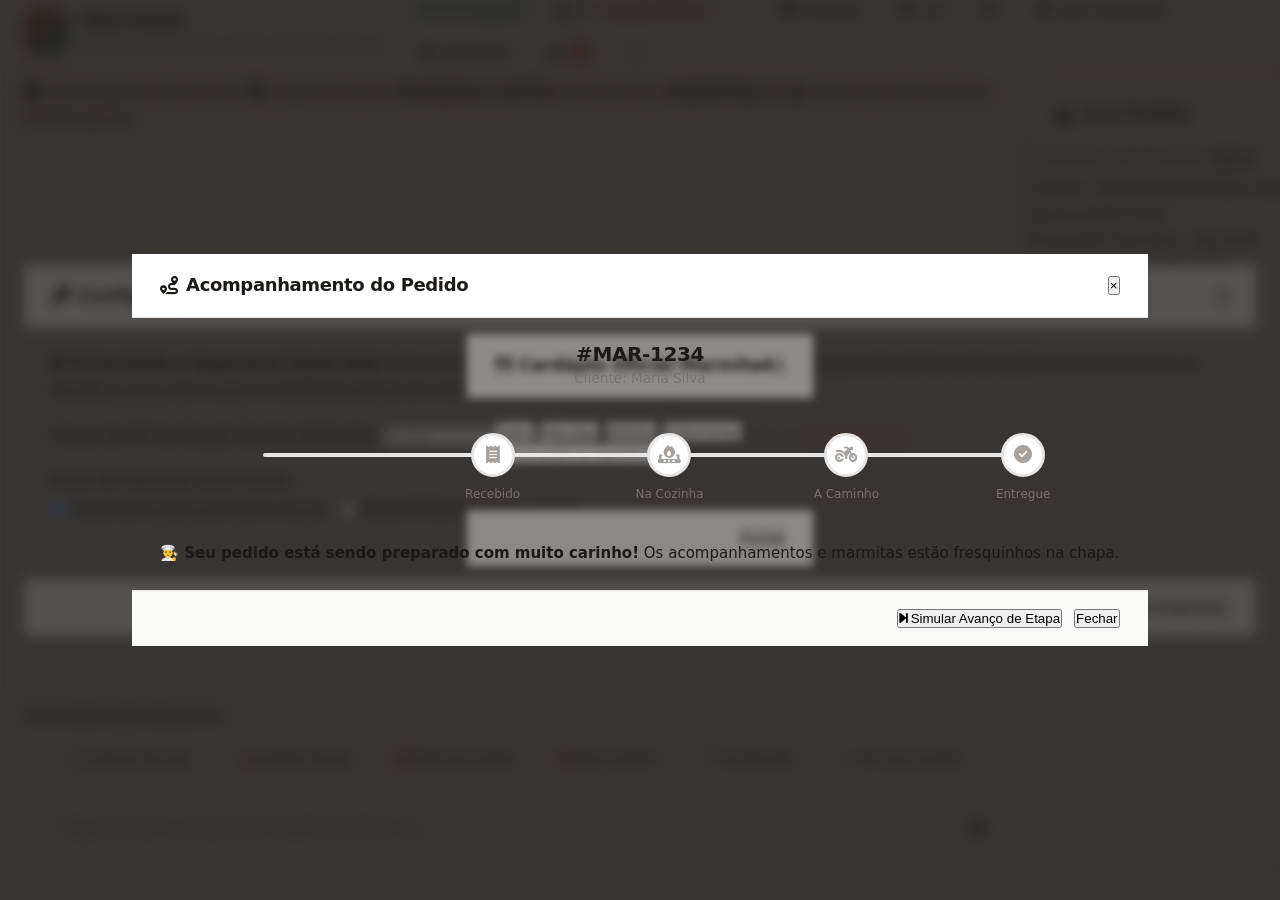
==== commit a8dd927a: "feat: integracao harmoniosa do motor de NLP vetorial TF-IDF e Cosseno preservando layout e vendas in" ====
--- a/index.html
+++ b/index.html
@@ -3,20 +3,13 @@
 <head>
   <meta charset="UTF-8">
   <meta name="viewport" content="width=device-width, initial-scale=1.0">
-  <meta name="description" content="Marmitaê - Chatbot inteligente de marmitas artesanais. Peça sua marmita caseira com personalização, cupons e acompanhamento em tempo real.">
   <title>Marmitaê | Chatbot Inteligente de Marmitas</title>
   
-  <!-- Favicon -->
+  <!-- Favicon com emoji de marmita -->
   <link rel="icon" href="data:image/svg+xml,<svg xmlns=%22http://www.w3.org/2000/svg%22 viewBox=%220 0 100 100%22><text y=%22.9em%22 font-size=%2290%22>🍲</text></svg>">
-  <link rel="apple-touch-icon" href="data:image/svg+xml,<svg xmlns=%22http://www.w3.org/2000/svg%22 viewBox=%220 0 100 100%22><text y=%22.9em%22 font-size=%2290%22>🍲</text></svg>">
   
   <!-- FontAwesome Icons -->
   <link rel="stylesheet" href="https://cdnjs.cloudflare.com/ajax/libs/font-awesome/6.5.1/css/all.min.css">
-  
-  <!-- Google Fonts - Inter -->
-  <link rel="preconnect" href="https://fonts.googleapis.com">
-  <link rel="preconnect" href="https://fonts.gstatic.com" crossorigin>
-  <link href="https://fonts.googleapis.com/css2?family=Inter:wght@400;500;600;700;800&display=swap" rel="stylesheet">
   
   <!-- Folhas de Estilo -->
   <link rel="stylesheet" href="css/style.css">
@@ -27,26 +20,26 @@
   <!-- CABEÇALHO SUPERIOR -->
   <header class="app-header">
     <div class="header-container">
-      <a href="#" class="brand" aria-label="Marmitaê - Início">
-        <div class="brand-icon" aria-hidden="true">🍲</div>
+      <div class="brand">
+        <div class="brand-icon">🍲</div>
         <div class="brand-info">
           <h1>Marmitaê</h1>
           <p>Marmitas artesanais & comida caseira de verdade</p>
         </div>
-      </a>
+      </div>
 
       <div class="header-actions">
         <!-- Indicador de Status Aberto / Horário -->
         <div class="status-indicator" title="Seg a Sáb das 11h às 15h">
-          <div class="status-dot" aria-hidden="true"></div>
+          <div class="status-dot"></div>
           <span>Aberto agora</span>
         </div>
 
-        <!-- Simulador de Dia da Semana -->
+        <!-- Simulador de Dia da Semana (Útil para testes e auditoria de disponibilidade) -->
         <div class="dia-simulador-container" title="Simular dia da semana para testar cardápio diário">
-          <i class="fa-solid fa-calendar-day" aria-hidden="true"></i>
-          <label for="select-dia-simulado" class="sr-only">Dia da semana</label>
-          <select id="select-dia-simulado" class="dia-simulador-select" aria-label="Simular dia da semana">
+          <i class="fa-solid fa-calendar-day text-primary"></i>
+          <label for="select-dia-simulado">Dia:</label>
+          <select id="select-dia-simulado" class="dia-simulador-select">
             <option value="auto">Hoje (Automático)</option>
             <option value="segunda">Segunda-feira</option>
             <option value="terca">Terça-feira</option>
@@ -59,43 +52,43 @@
         </div>
 
         <!-- Botão Catálogo Completo do Cardápio -->
-        <button id="btn-ver-cardapio-modal" class="btn-header" title="Ver cardápio completo ilustrado" aria-label="Ver cardápio completo">
-          <i class="fa-solid fa-book-open" aria-hidden="true"></i>
+        <button id="btn-ver-cardapio-modal" class="btn-header" title="Ver cardápio completo ilustrado">
+          <i class="fa-solid fa-book-open"></i>
           <span>Cardápio</span>
         </button>
 
         <!-- Botão Leitura em Voz Alta (Text-to-Speech) -->
-        <button id="btn-toggle-voz" class="btn-header" title="Ativar/Desativar leitura de voz (Text-to-Speech)" aria-label="Alternar leitura de voz" aria-pressed="false">
-          <i id="icone-voz" class="fa-solid fa-comment-dots" aria-hidden="true"></i>
+        <button id="btn-toggle-voz" class="btn-header" title="Ativar/Desativar leitura de voz (Text-to-Speech)">
+          <i id="icone-voz" class="fa-solid fa-comment-dots"></i>
           <span>Voz</span>
         </button>
 
         <!-- Botão de Efeitos Sonoros On/Off -->
-        <button id="btn-toggle-som" class="btn-header" title="Alternar efeitos sonoros" aria-label="Alternar efeitos sonoros" aria-pressed="true">
-          <i id="icone-som" class="fa-solid fa-volume-high" aria-hidden="true"></i>
-        </button>
-
-        <!-- Indicador do Modo de Operação -->
-        <div class="btn-header modo-indicador" title="Modo determinístico: Regras + NLP + TF-IDF + Cosseno" aria-label="Modo de operação: NLP Clássico Determinístico">
-          <i id="icone-modo" class="fa-solid fa-cube" aria-hidden="true"></i>
-          <span id="texto-modo">NLP Clássico</span>
-        </div>
-
-        <!-- Botão Diagnóstico NLP -->
-        <button id="btn-diagnostico-nlp" class="btn-header" title="Ver diagnóstico do processamento NLP e ELIZA" aria-label="Abrir diagnóstico NLP">
-          <i class="fa-solid fa-microscope" aria-hidden="true"></i>
-          <span>Diagnóstico</span>
-        </button>
-
-        <!-- Botão de Carrinho -->
-        <button id="btn-toggle-carrinho" class="btn-header" title="Ver Carrinho" aria-label="Abrir carrinho de compras" aria-expanded="false" aria-controls="side-panel-carrinho">
-          <i class="fa-solid fa-bag-shopping" aria-hidden="true"></i>
-          <span class="cart-toggle-badge" id="badge-qtd-carrinho" aria-live="polite">0</span>
+        <button id="btn-toggle-som" class="btn-header" title="Alternar efeitos sonoros">
+          <i id="icone-som" class="fa-solid fa-volume-high"></i>
+        </button>
+
+        <!-- Indicador do Modo de Operação (Sem LLM / Gemini) -->
+        <button id="btn-status-modo" class="btn-header" title="Alternar ou configurar modo de IA">
+          <i id="icone-modo" class="fa-solid fa-cube text-primary"></i>
+          <span id="texto-modo">Sem LLM (Local)</span>
+        </button>
+
+        <!-- Botão Abrir Modal de Configurações da API -->
+        <button id="btn-abrir-config" class="btn-header" title="Configurar Chave da API Gemini">
+          <i class="fa-solid fa-gear"></i>
+          <span>API Gemini</span>
+        </button>
+
+        <!-- Botão de Carrinho (Mobile/Tablet ou atalho rápido) -->
+        <button id="btn-toggle-carrinho" class="btn-header" title="Ver Carrinho">
+          <i class="fa-solid fa-bag-shopping"></i>
+          <span class="cart-toggle-badge" id="badge-qtd-carrinho">0</span>
         </button>
 
         <!-- Botão Limpar Conversa -->
-        <button id="btn-limpar-chat" class="btn-header" title="Reiniciar atendimento" aria-label="Limpar conversa e reiniciar">
-          <i class="fa-solid fa-arrow-rotate-right" aria-hidden="true"></i>
+        <button id="btn-limpar-chat" class="btn-header" title="Reiniciar atendimento">
+          <i class="fa-solid fa-arrow-rotate-right"></i>
         </button>
       </div>
     </div>
@@ -104,175 +97,99 @@
   <!-- LAYOUT PRINCIPAL -->
   <main class="app-main">
     
-    <!-- SEÇÃO PRINCIPAL: HERO + CHAT -->
+    <!-- SEÇÃO CENTRAL: CHATBOT CONVERSACIONAL -->
     <section class="chat-section">
       
-      <!-- HERO SECTION - Apresentação do Restaurante -->
-      <section class="hero-section" aria-labelledby="hero-title">
-        <div class="hero-content">
-          <span class="hero-badge">
-            <i class="fa-solid fa-fire" aria-hidden="true"></i>
-            Feito na hora, entregue quentinho
-          </span>
-          <h1 id="hero-title" class="hero-title">Sua marmita caseira, do jeito que você gosta</h1>
-          <p class="hero-description">Monte seu prato com ingredientes frescos, personalize acompanhamentos, escolha o ponto da carne e receba no conforto da sua casa ou retire no balcão.</p>
-          
-          <div class="hero-stats" aria-label="Estatísticas do restaurante">
-            <div class="hero-stat">
-              <span class="hero-stat-value">16</span>
-              <span class="hero-stat-label">Opções no cardápio</span>
-            </div>
-            <div class="hero-stat">
-              <span class="hero-stat-value">6</span>
-              <span class="hero-stat-label">Marmitas artesanais</span>
-            </div>
-            <div class="hero-stat">
-              <span class="hero-stat-value">R$ 5</span>
-              <span class="hero-stat-label">Entrega fixa</span>
-            </div>
-            <div class="hero-stat">
-              <span class="hero-stat-value">100%</span>
-              <span class="hero-stat-label">Caseiro</span>
-            </div>
-          </div>
-          
-          <button class="hero-cta" id="btn-hero-comecar" aria-label="Começar pedido no chat">
-            <i class="fa-solid fa-comment-dots" aria-hidden="true"></i>
-            Começar meu pedido
+      <!-- Banner Informativo Superior do Chat -->
+      <div class="chat-banner-info">
+        <span><i class="fa-solid fa-clock"></i> Entregas das 11h às 15h</span>
+        <span><i class="fa-solid fa-tags"></i> Cupons ativos: <strong>PRIMEIRACOMPRA</strong> (R$ 5 OFF) | <strong>MARMITAE10</strong></span>
+        <span><i class="fa-solid fa-motorcycle"></i> Frete fixo: R$ 5,00 (ou balcão grátis)</span>
+      </div>
+
+      <!-- Container das Mensagens -->
+      <div class="messages-container" id="chat-messages">
+        <!-- Mensagens inseridas dinamicamente via JavaScript -->
+      </div>
+
+      <!-- Indicador de Digitação -->
+      <div class="digitando-indicador oculto" id="chat-digitando">
+        <div class="pontos-digitando">
+          <span></span><span></span><span></span>
+        </div>
+        <span>Marmitaê está digitando...</span>
+      </div>
+
+      <!-- Sugestões Rápidas Clicáveis -->
+      <div class="quick-suggestions" id="quick-suggestions">
+        <button class="chip-btn" data-msg="Ver cardápio de hoje">📋 Cardápio de hoje</button>
+        <button class="chip-btn" data-msg="Quero uma marmita de frango grelhado">🍗 Marmita Frango</button>
+        <button class="chip-btn" data-msg="Quero um bife acebolado sem cebola">🥩 Bife sem cebola</button>
+        <button class="chip-btn" data-msg="Tem algum cupom de desconto?">🎟️ Tem cupom?</button>
+        <button class="chip-btn" data-msg="Quais são as bebidas?">🥤 Ver bebidas</button>
+        <button class="chip-btn" data-msg="Ver meu carrinho">🛒 Ver meu carrinho</button>
+      </div>
+
+      <!-- Formulário de Envio de Mensagem -->
+      <div class="chat-input-area">
+        <form id="chat-form" class="chat-form" autocomplete="off">
+          <input 
+            type="text" 
+            id="chat-input" 
+            class="chat-input" 
+            placeholder="Digite seu pedido, personalizações ou dúvidas..." 
+            maxlength="400"
+            required
+          />
+          <button type="submit" class="btn-send" id="btn-enviar" title="Enviar mensagem">
+            <i class="fa-solid fa-paper-plane"></i>
           </button>
-        </div>
-      </section>
-
-      <!-- DESTAQUES DO DIA -->
-      <section class="day-highlight" aria-labelledby="destaque-title">
-        <div class="day-highlight-header">
-          <h2 id="destaque-title" class="day-highlight-title">
-            <i class="fa-solid fa-calendar-day" aria-hidden="true"></i>
-            <span id="destaque-dia-nome">Hoje</span> no Marmitaê
-          </h2>
-          <div class="day-highlight-nav">
-            <button class="day-nav-btn" id="btn-dia-anterior" aria-label="Dia anterior" title="Dia anterior">
-              <i class="fa-solid fa-chevron-left" aria-hidden="true"></i>
-            </button>
-            <button class="day-nav-btn" id="btn-dia-proximo" aria-label="Próximo dia" title="Próximo dia">
-              <i class="fa-solid fa-chevron-right" aria-hidden="true"></i>
-            </button>
-          </div>
-        </div>
-        
-        <div class="destaque-grid" id="destaque-grid" role="list" aria-label="Marmitas disponíveis hoje">
-          <!-- Renderizado via app.js -->
-        </div>
-      </section>
-
-      <!-- ÁREA DO CHATBOT -->
-      <div class="chat-container" role="region" aria-label="Conversa com assistente">
-        
-        <!-- Banner Informativo -->
-        <div class="chat-banner" aria-label="Informações rápidas">
-          <div class="chat-banner-item">
-            <i class="fa-solid fa-clock" aria-hidden="true"></i>
-            <span>Entregas das 11h às 15h</span>
-          </div>
-          <div class="chat-banner-item">
-            <i class="fa-solid fa-tags" aria-hidden="true"></i>
-            <span>Cupons: <strong>PRIMEIRACOMPRA</strong> (R$ 5 OFF) | <strong>MARMITAE10</strong> (10%)</span>
-          </div>
-          <div class="chat-banner-item">
-            <i class="fa-solid fa-motorcycle" aria-hidden="true"></i>
-            <span>Frete fixo R$ 5,00 | Retirada grátis</span>
-          </div>
-        </div>
-
-        <!-- Container das Mensagens -->
-        <div class="messages-container" id="chat-messages" role="log" aria-live="polite" aria-label="Histórico da conversa">
-          <!-- Mensagens inseridas dinamicamente via JavaScript -->
-        </div>
-
-        <!-- Indicador de Digitação -->
-        <div class="digitando-indicador hidden" id="chat-digitando" aria-label="Assistente digitando" aria-hidden="true">
-          <div class="pontos-digitando" aria-hidden="true">
-            <span></span><span></span><span></span>
-          </div>
-          <span>Marmitaê está digitando...</span>
-        </div>
-
-        <!-- Sugestões Rápidas Clicáveis -->
-        <div class="quick-suggestions" id="quick-suggestions" role="group" aria-label="Sugestões rápidas">
-          <button class="chip-btn" data-msg="Ver cardápio de hoje" aria-label="Ver cardápio de hoje">📋 Cardápio de hoje</button>
-          <button class="chip-btn" data-msg="Quero uma marmita de frango grelhado" aria-label="Pedir marmita de frango">🍗 Marmita Frango</button>
-          <button class="chip-btn" data-msg="Quero um bife acebolado sem cebola" aria-label="Pedir bife sem cebola">🥩 Bife sem cebola</button>
-          <button class="chip-btn" data-msg="Tem algum cupom de desconto?" aria-label="Ver cupons disponíveis">🎟️ Tem cupom?</button>
-          <button class="chip-btn" data-msg="Quais são as bebidas?" aria-label="Ver bebidas">🥤 Ver bebidas</button>
-          <button class="chip-btn" data-msg="Ver meu carrinho" aria-label="Ver carrinho">🛒 Ver meu carrinho</button>
-        </div>
-
-        <!-- Formulário de Envio de Mensagem -->
-        <div class="chat-input-area" role="form" aria-label="Enviar mensagem">
-          <form id="chat-form" class="chat-form" autocomplete="off">
-            <div class="chat-input-wrapper">
-              <input 
-                type="text" 
-                id="chat-input" 
-                class="chat-input" 
-                placeholder="Digite seu pedido, personalizações ou dúvidas..." 
-                maxlength="400"
-                required
-                aria-label="Sua mensagem"
-                autocomplete="off"
-              />
-              <button type="submit" class="chat-input-send" id="btn-enviar" title="Enviar mensagem" aria-label="Enviar">
-                <i class="fa-solid fa-paper-plane" aria-hidden="true"></i>
-              </button>
-            </div>
-          </form>
-        </div>
-      </div>
-
+        </form>
+      </div>
     </section>
 
     <!-- BACKDROP MOBILE PARA FECHAR O DRAWER DO CARRINHO -->
-    <div class="side-panel-backdrop" id="cart-backdrop" aria-hidden="true"></div>
-
-    <!-- PAINEL LATERAL: CARRINHO DE COMPRAS -->
-    <aside class="side-panel cart-panel" id="side-panel-carrinho" role="complementary" aria-label="Carrinho de compras" aria-hidden="true">
+    <div class="side-panel-backdrop" id="cart-backdrop"></div>
+
+    <!-- PAINEL LATERAL: CARRINHO DE COMPRAS SINCRONIZADO -->
+    <aside class="side-panel" id="side-panel-carrinho">
       <div class="cart-card">
         
         <!-- Cabeçalho do Carrinho -->
         <div class="cart-header">
           <div class="cart-title">
-            <i class="fa-solid fa-basket-shopping" aria-hidden="true"></i>
+            <i class="fa-solid fa-basket-shopping text-primary"></i>
             <span>Seu Pedido</span>
           </div>
-          <button class="btn-close-modal btn-close-cart-mobile" id="btn-fechar-carrinho-mobile" aria-label="Fechar carrinho" style="display:none;">
-            <i class="fa-solid fa-xmark" aria-hidden="true"></i>
+          <button class="btn-close-modal btn-close-cart-mobile" id="btn-fechar-carrinho-mobile" style="display:none;">
+            <i class="fa-solid fa-xmark"></i>
           </button>
         </div>
 
         <!-- Lista de Itens do Carrinho -->
-        <div class="cart-items" id="cart-items-list" role="list" aria-label="Itens do pedido">
+        <div class="cart-items-list" id="cart-items-list">
           <!-- Renderizado via cart.js / app.js -->
         </div>
 
-        <!-- Área de Cupons -->
-        <div class="cart-coupons" id="cart-coupon-area">
+        <!-- Área de Inserção de Cupom -->
+        <div class="cart-coupon-area" id="cart-coupon-area">
           <div id="coupon-input-group" class="coupon-form">
-            <input type="text" id="input-cupom" class="coupon-input" placeholder="CUPOM (Ex: PRIMEIRACOMPRA)" maxlength="20" aria-label="Código do cupom" />
-            <button type="button" id="btn-aplicar-cupom" class="btn-coupon" aria-label="Aplicar cupom">Aplicar</button>
-          </div>
-          <div id="coupon-applied-group" class="coupon-applied hidden" role="status" aria-live="polite">
+            <input type="text" id="input-cupom" class="input-coupon" placeholder="CUPOM (Ex: PRIMEIRACOMPRA)" maxlength="20" />
+            <button type="button" id="btn-aplicar-cupom" class="btn-apply-coupon">Aplicar</button>
+          </div>
+          <div id="coupon-applied-group" class="applied-coupon-badge oculto">
             <span id="coupon-applied-text">Cupom: PRIMEIRACOMPRA (-R$ 5,00)</span>
-            <button type="button" id="btn-remover-cupom" class="btn-remove-coupon" title="Remover cupom" aria-label="Remover cupom aplicado">&times;</button>
-          </div>
-        </div>
-
-        <!-- Rodapé do Carrinho com Totais -->
-        <div class="cart-totals">
+            <button type="button" id="btn-remover-cupom" class="btn-remove-coupon" title="Remover cupom">&times;</button>
+          </div>
+        </div>
+
+        <!-- Rodapé do Carrinho com Subtotal, Descontos, Frete e Botão de Ação -->
+        <div class="cart-footer">
           <div class="summary-row">
             <span>Subtotal</span>
             <span id="cart-subtotal">R$ 0,00</span>
           </div>
-          <div class="summary-row summary-discount hidden" id="cart-row-desconto">
+          <div class="summary-row summary-discount oculto" id="cart-row-desconto">
             <span>Desconto (Cupom)</span>
             <span id="cart-desconto">- R$ 0,00</span>
           </div>
@@ -285,9 +202,9 @@
             <span class="total-valor" id="cart-total">R$ 0,00</span>
           </div>
 
-          <button id="btn-finalizar-pedido" class="btn-checkout" disabled aria-label="Finalizar pedido">
-            <i class="fa-solid fa-circle-check" aria-hidden="true"></i>
-            <span>Finalizar Pedido</span>
+          <button id="btn-finalizar-pedido" class="cart-btn-checkout">
+            <i class="fa-solid fa-circle-check"></i>
+            <span>Fechar Pedido no Chat</span>
           </button>
         </div>
 
@@ -296,213 +213,145 @@
 
   </main>
 
-  <!-- MODAL CARDÁPIO COMPLETO INTERATIVO -->
-  <div class="modal-overlay hidden" id="modal-cardapio" role="dialog" aria-modal="true" aria-labelledby="modal-cardapio-title">
-    <div class="modal modal-cardapio">
+  <!-- MODAL DE CONFIGURAÇÃO DE CHAVE DE API GEMINI -->
+  <div class="modal-overlay oculto" id="modal-config">
+    <div class="modal-card">
       <div class="modal-header">
-        <h3 id="modal-cardapio-title"><i class="fa-solid fa-utensils" aria-hidden="true"></i> Cardápio Oficial Marmitaê</h3>
-        <button class="btn-modal-close" id="btn-fechar-modal-cardapio" aria-label="Fechar cardápio">&times;</button>
-      </div>
-
+        <h3><i class="fa-solid fa-key text-primary"></i> Configuração da API Gemini</h3>
+        <button class="btn-close-modal" id="btn-fechar-modal-config">&times;</button>
+      </div>
+      
       <div class="modal-body">
-        <div class="menu-filter">
-          <div class="menu-tabs" role="tablist" aria-label="Categorias do cardápio">
-            <button class="menu-tab active" data-categoria="todos" role="tab" aria-selected="true" aria-controls="panel-todos">Todos</button>
-            <button class="menu-tab" data-categoria="marmitas" role="tab" aria-selected="false" aria-controls="panel-marmitas">Marmitas</button>
-            <button class="menu-tab" data-categoria="bebidas" role="tab" aria-selected="false" aria-controls="panel-bebidas">Bebidas</button>
-            <button class="menu-tab" data-categoria="sobremesas" role="tab" aria-selected="false" aria-controls="panel-sobremesas">Sobremesas</button>
-          </div>
-          <div class="menu-search">
-            <input type="text" id="input-busca-cardapio" class="menu-search-input" placeholder="Buscar prato ou ingrediente..." aria-label="Buscar no cardápio" />
-          </div>
-        </div>
-
-        <div class="menu-grid" id="modal-menu-grid" role="list" aria-label="Itens do cardápio">
-          <!-- Renderizado via app.js -->
-        </div>
+        <div class="info-box">
+          <i class="fa-solid fa-shield-halved"></i>
+          <strong>Privacidade e Segurança Client-Side:</strong> Esta aplicação roda 100% no seu navegador. Sua chave é gravada estritamente na memória temporária da sessão (<code>sessionStorage</code>) e é utilizada apenas em chamadas diretas à API do Google Gemini.
+        </div>
+
+        <div class="form-group">
+          <label for="input-api-key">Chave de API do Google Gemini (AI Studio):</label>
+          <input 
+            type="password" 
+            id="input-api-key" 
+            class="input-text" 
+            placeholder="AIzaSy..." 
+          />
+          <small class="text-muted">Obtenha sua chave gratuitamente em <a href="https://aistudio.google.com/" target="_blank" rel="noopener">Google AI Studio</a>.</small>
+        </div>
+
+        <div class="form-group">
+          <label>Modo de Operação Selecionado:</label>
+          <div style="display:flex; gap: 1rem; align-items:center; margin-top:0.25rem;">
+            <label style="cursor:pointer; display:flex; align-items:center; gap:0.4rem;">
+              <input type="radio" name="modo_operacao" value="demo" id="radio-demo" checked>
+              Modo Demonstração (Sem chave)
+            </label>
+            <label style="cursor:pointer; display:flex; align-items:center; gap:0.4rem;">
+              <input type="radio" name="modo_operacao" value="llm" id="radio-llm">
+              Modo IA Gemini (Com chave)
+            </label>
+          </div>
+        </div>
+
+        <div id="status-teste-conexao" style="font-size: 0.85rem; font-weight: 600; padding: 0.4rem 0;"></div>
       </div>
 
       <div class="modal-footer">
-        <button type="button" class="btn-modal-secondary" id="btn-fechar-modal-cardapio-rodape">Fechar</button>
+        <button type="button" class="btn-info" id="btn-testar-conexao">Testar Conexão</button>
+        <button type="button" class="btn-danger" id="btn-limpar-chave">Limpar Chave</button>
+        <button type="button" class="btn-secondary" id="btn-cancelar-modal">Cancelar</button>
+        <button type="button" class="btn-primary" id="btn-salvar-chave">Salvar Configuração</button>
       </div>
     </div>
   </div>
 
-  <!-- MODAL RASTREADOR DE PEDIDO EM TEMPO REAL -->
-  <div class="modal-overlay hidden" id="modal-tracker" role="dialog" aria-modal="true" aria-labelledby="modal-tracker-title">
-    <div class="modal">
+  <!-- MODAL CARDÁPIO COMPLETO INTERATIVO -->
+  <div class="modal-overlay oculto" id="modal-cardapio">
+    <div class="modal-card modal-cardapio-card">
       <div class="modal-header">
-        <h3 id="modal-tracker-title"><i class="fa-solid fa-route" aria-hidden="true"></i> Acompanhamento do Pedido</h3>
-        <button class="btn-modal-close" id="btn-fechar-modal-tracker" aria-label="Fechar rastreador">&times;</button>
+        <h3><i class="fa-solid fa-utensils text-primary"></i> Cardápio Oficial Marmitaê</h3>
+        <button class="btn-close-modal" id="btn-fechar-modal-cardapio">&times;</button>
       </div>
 
       <div class="modal-body">
-        <div class="tracker-container">
-          <div class="tracker-header">
-            <h4 id="tracker-numero-pedido">#MAR-1234</h4>
-            <p id="tracker-cliente-info">Cliente: Maria Silva</p>
-          </div>
-
-          <div class="tracker-stepper" role="list" aria-label="Etapas do pedido">
-            <div class="tracker-progress-bar" id="tracker-progress-line" style="width: 25%;" role="progressbar" aria-valuenow="25" aria-valuemin="0" aria-valuemax="100"></div>
-            
-            <div class="tracker-step concluido" id="step-1" role="listitem">
-              <div class="tracker-step-icon"><i class="fa-solid fa-receipt" aria-hidden="true"></i></div>
-              <span class="tracker-step-label">Recebido</span>
-            </div>
-            
-            <div class="tracker-step ativo" id="step-2" role="listitem">
-              <div class="tracker-step-icon"><i class="fa-solid fa-fire-burner" aria-hidden="true"></i></div>
-              <span class="tracker-step-label">Na Cozinha</span>
-            </div>
-            
-            <div class="tracker-step" id="step-3" role="listitem">
-              <div class="tracker-step-icon"><i class="fa-solid fa-motorcycle" aria-hidden="true"></i></div>
-              <span class="tracker-step-label">A Caminho</span>
-            </div>
-            
-            <div class="tracker-step" id="step-4" role="listitem">
-              <div class="tracker-step-icon"><i class="fa-solid fa-circle-check" aria-hidden="true"></i></div>
-              <span class="tracker-step-label">Entregue</span>
-            </div>
-          </div>
-
-          <div class="tracker-status" id="tracker-status-mensagem" role="status" aria-live="polite">
-            <i class="fa-solid fa-user-chef" aria-hidden="true"></i> <strong>Seu pedido está sendo preparado com muito carinho!</strong> Os acompanhamentos e marmitas estão fresquinhos na chapa.
-          </div>
+        <div class="menu-filter-bar">
+          <div class="menu-tabs">
+            <button class="menu-tab-btn ativo" data-categoria="todos">Todos</button>
+            <button class="menu-tab-btn" data-categoria="marmitas">Marmitas</button>
+            <button class="menu-tab-btn" data-categoria="bebidas">Bebidas</button>
+            <button class="menu-tab-btn" data-categoria="sobremesas">Sobremesas</button>
+          </div>
+          <div class="menu-search-box">
+            <input type="text" id="input-busca-cardapio" class="input-text" placeholder="Buscar prato ou ingrediente..." />
+          </div>
+        </div>
+
+        <div class="menu-items-grid" id="modal-menu-grid">
+          <!-- Renderizado via app.js -->
         </div>
       </div>
 
       <div class="modal-footer">
-        <button type="button" class="btn-modal-info" id="btn-avancar-etapa-tracker" title="Avançar etapa para demonstração">
-          <i class="fa-solid fa-forward-step" aria-hidden="true"></i> Simular Avanço
-        </button>
-        <button type="button" class="btn-modal-secondary" id="btn-fechar-modal-tracker-rodape">Fechar</button>
+        <button type="button" class="btn-secondary" id="btn-fechar-modal-cardapio-rodape">Fechar</button>
       </div>
     </div>
   </div>
 
-  <!-- MODAL DIAGNÓSTICO NLP / ELIZA -->
-  <div class="modal-overlay hidden" id="modal-diagnostico" role="dialog" aria-modal="true" aria-labelledby="modal-diagnostico-title">
-    <div class="modal modal-diagnostico">
+  <!-- MODAL RASTREADOR DE PEDIDO EM TEMPO REAL -->
+  <div class="modal-overlay oculto" id="modal-tracker">
+    <div class="modal-card">
       <div class="modal-header">
-        <h3 id="modal-diagnostico-title"><i class="fa-solid fa-microscope" aria-hidden="true"></i> Diagnóstico do Processamento NLP & ELIZA</h3>
-        <button class="btn-modal-close" id="btn-fechar-modal-diagnostico" aria-label="Fechar diagnóstico">&times;</button>
+        <h3><i class="fa-solid fa-route text-primary"></i> Acompanhamento do Pedido</h3>
+        <button class="btn-close-modal" id="btn-fechar-modal-tracker">&times;</button>
       </div>
 
       <div class="modal-body">
-        <div class="diagnostico-grid">
+        <div style="text-align: center; margin-bottom: 0.5rem;">
+          <h4 id="tracker-numero-pedido" style="font-size: 1.25rem; color: var(--primary-dark);">#MAR-1234</h4>
+          <p id="tracker-cliente-info" style="font-size: 0.85rem; color: var(--text-muted);">Cliente: Maria Silva</p>
+        </div>
+
+        <div class="tracker-stepper">
+          <div class="tracker-progress-bar" id="tracker-progress-line" style="width: 25%;"></div>
           
-          <!-- NLP Clássico -->
-          <div class="diagnostico-section">
-            <h4 class="diagnostico-title"><i class="fa-solid fa-comment" aria-hidden="true"></i> 1. Mensagem Original</h4>
-            <pre id="diag-mensagem-original" class="diagnostico-content"></pre>
-          </div>
-
-          <div class="diagnostico-section">
-            <h4 class="diagnostico-title"><i class="fa-solid fa-arrow-down-wide-short" aria-hidden="true"></i> 2. Mensagem Normalizada</h4>
-            <pre id="diag-mensagem-normalizada" class="diagnostico-content"></pre>
-          </div>
-
-          <div class="diagnostico-section">
-            <h4 class="diagnostico-title"><i class="fa-solid fa-list-ol" aria-hidden="true"></i> 3. Tokens Encontrados</h4>
-            <pre id="diag-tokens" class="diagnostico-content"></pre>
-          </div>
-
-          <div class="diagnostico-section">
-            <h4 class="diagnostico-title"><i class="fa-solid fa-filter" aria-hidden="true"></i> 4. Stopwords Removidas</h4>
-            <pre id="diag-stopwords" class="diagnostico-content"></pre>
-          </div>
-
-          <div class="diagnostico-section">
-            <h4 class="diagnostico-title"><i class="fa-solid fa-root" aria-hidden="true"></i> 5. Radicais (Stemming)</h4>
-            <pre id="diag-radicais" class="diagnostico-content"></pre>
-          </div>
-
-          <div class="diagnostico-section">
-            <h4 class="diagnostico-title"><i class="fa-solid fa-vector-square" aria-hidden="true"></i> 6. Vetor Bag of Words</h4>
-            <pre id="diag-bow" class="diagnostico-content"></pre>
-          </div>
-
-          <div class="diagnostico-section">
-            <h4 class="diagnostico-title"><i class="fa-solid fa-chart-line" aria-hidden="true"></i> 7. Vetor TF-IDF</h4>
-            <pre id="diag-tfidf" class="diagnostico-content"></pre>
-          </div>
-
-          <div class="diagnostico-section">
-            <h4 class="diagnostico-title"><i class="fa-solid fa-target" aria-hidden="true"></i> 8. Intenção Selecionada (NLP)</h4>
-            <pre id="diag-intencao" class="diagnostico-content"></pre>
-          </div>
-
-          <div class="diagnostico-section">
-            <h4 class="diagnostico-title"><i class="fa-solid fa-scale-balanced" aria-hidden="true"></i> 9. Similaridade de Cosseno</h4>
-            <pre id="diag-cosseno" class="diagnostico-content"></pre>
-          </div>
-
-          <div class="diagnostico-section">
-            <h4 class="diagnostico-title"><i class="fa-solid fa-ruler" aria-hidden="true"></i> 10. Limiar Mínimo Utilizado</h4>
-            <pre id="diag-limiar" class="diagnostico-content"></pre>
-          </div>
-
-          <div class="diagnostico-section">
-            <h4 class="diagnostico-title"><i class="fa-solid fa-route" aria-hidden="true"></i> 11. Método de Classificação</h4>
-            <pre id="diag-metodo" class="diagnostico-content"></pre>
-          </div>
-
-          <!-- ELIZA Diagnóstico -->
-          <div class="diagnostico-section full-width">
-            <h4 class="diagnostico-title"><i class="fa-solid fa-robot" style="color: var(--brand-teal);" aria-hidden="true"></i> 12. ELIZA - Algoritmo Clássico de Conversação (Weizenbaum 1966)</h4>
-            <p style="font-size: 0.8125rem; color: var(--text-muted); margin-bottom: 0.75rem;">Reconhecimento de padrões, decomposição, remontagem e reflexão de pronomes.</p>
-          </div>
-
-          <div class="diagnostico-section">
-            <h4 class="diagnostico-title"><i class="fa-solid fa-key" aria-hidden="true"></i> Palavra-chave Identificada</h4>
-            <pre id="diag-eliza-keyword" class="diagnostico-content"></pre>
-          </div>
-
-          <div class="diagnostico-section">
-            <h4 class="diagnostico-title"><i class="fa-solid fa-sort-numeric-up" aria-hidden="true"></i> Prioridade da Palavra-chave</h4>
-            <pre id="diag-eliza-prioridade" class="diagnostico-content"></pre>
-          </div>
-
-          <div class="diagnostico-section">
-            <h4 class="diagnostico-title"><i class="fa-solid fa-sitemap" aria-hidden="true"></i> Padrão de Decomposição Selecionado</h4>
-            <pre id="diag-eliza-padrao" class="diagnostico-content"></pre>
-          </div>
-
-          <div class="diagnostico-section">
-            <h4 class="diagnostico-title"><i class="fa-solid fa-parentheses" aria-hidden="true"></i> Grupos Capturados (Variáveis $1, $2...)</h4>
-            <pre id="diag-eliza-grupos" class="diagnostico-content"></pre>
-          </div>
-
-          <div class="diagnostico-section">
-            <h4 class="diagnostico-title"><i class="fa-solid fa-left-right" aria-hidden="true"></i> Reflexões Realizadas (Pronomes/Expressões)</h4>
-            <pre id="diag-eliza-reflexoes" class="diagnostico-content"></pre>
-          </div>
-
-          <div class="diagnostico-section">
-            <h4 class="diagnostico-title"><i class="fa-solid fa-puzzle-piece" aria-hidden="true"></i> Regra de Remontagem Utilizada</h4>
-            <pre id="diag-eliza-remontagem" class="diagnostico-content"></pre>
-          </div>
-
-          <div class="diagnostico-section">
-            <h4 class="diagnostico-title"><i class="fa-solid fa-comment-dots" aria-hidden="true"></i> Resposta Produzida pelo ELIZA</h4>
-            <pre id="diag-eliza-resposta" class="diagnostico-content"></pre>
-          </div>
-
+          <div class="tracker-step concluido" id="step-1">
+            <div class="tracker-step-icon"><i class="fa-solid fa-receipt"></i></div>
+            <span class="tracker-step-label">Recebido</span>
+          </div>
+          
+          <div class="tracker-step ativo" id="step-2">
+            <div class="tracker-step-icon"><i class="fa-solid fa-fire-burner"></i></div>
+            <span class="tracker-step-label">Na Cozinha</span>
+          </div>
+          
+          <div class="tracker-step" id="step-3">
+            <div class="tracker-step-icon"><i class="fa-solid fa-motorcycle"></i></div>
+            <span class="tracker-step-label">A Caminho</span>
+          </div>
+          
+          <div class="tracker-step" id="step-4">
+            <div class="tracker-step-icon"><i class="fa-solid fa-circle-check"></i></div>
+            <span class="tracker-step-label">Entregue</span>
+          </div>
+        </div>
+
+        <div class="info-box" id="tracker-status-mensagem">
+          👨‍🍳 <strong>Seu pedido está sendo preparado com muito carinho!</strong> Os acompanhamentos e marmitas estão fresquinhos na chapa.
         </div>
       </div>
 
       <div class="modal-footer">
-        <button type="button" class="btn-modal-secondary" id="btn-fechar-modal-diagnostico-rodape">Fechar</button>
+        <button type="button" class="btn-info" id="btn-avancar-etapa-tracker" title="Avançar etapa para demonstração acadêmica">
+          <i class="fa-solid fa-forward-step"></i> Simular Avanço de Etapa
+        </button>
+        <button type="button" class="btn-secondary" id="btn-fechar-modal-tracker-rodape">Fechar</button>
       </div>
     </div>
   </div>
 
   <!-- CONTAINER DE TOASTS FLUTUANTES -->
-  <div class="toast-container" id="toast-container" aria-live="polite" aria-label="Notificações"></div>
+  <div class="toast-container" id="toast-container"></div>
 
   <!-- SCRIPT PRINCIPAL ES6 MODULE -->
   <script type="module" src="js/app.js"></script>
 </body>
-</html>+</html>
